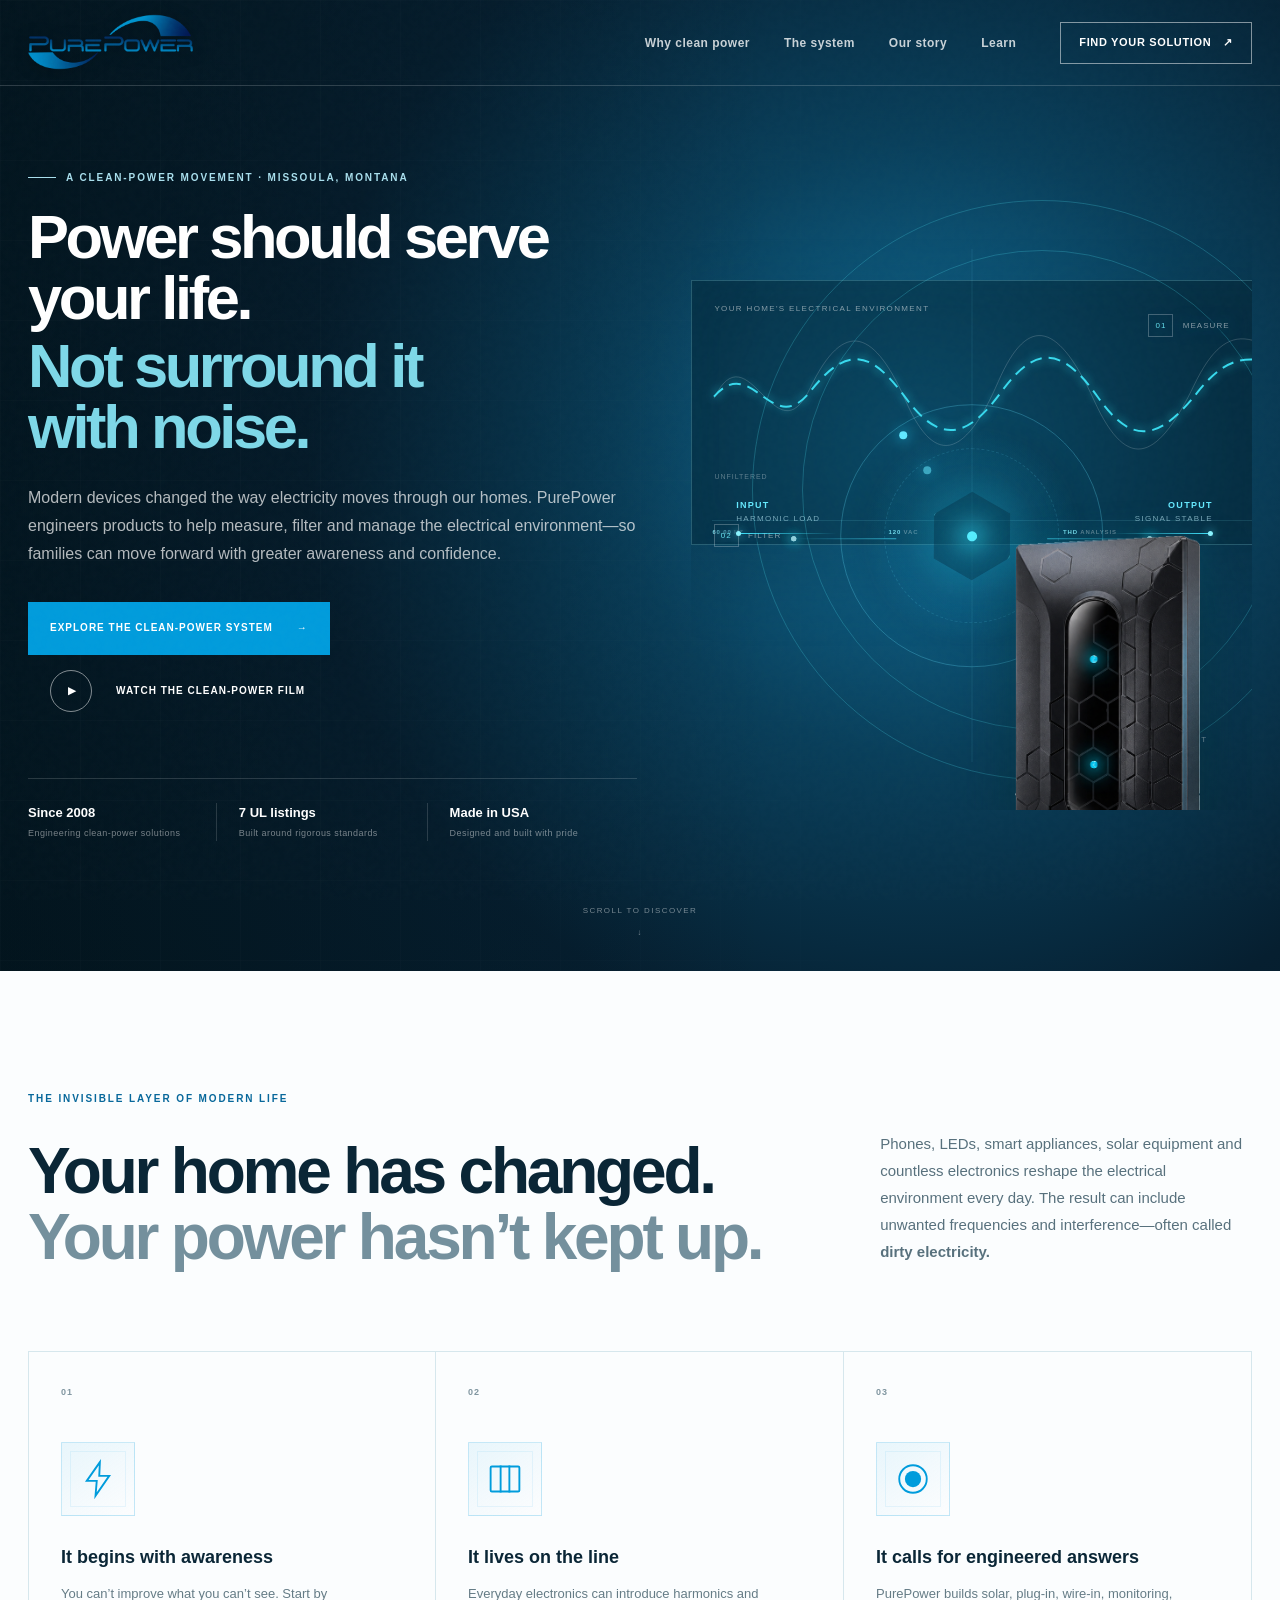
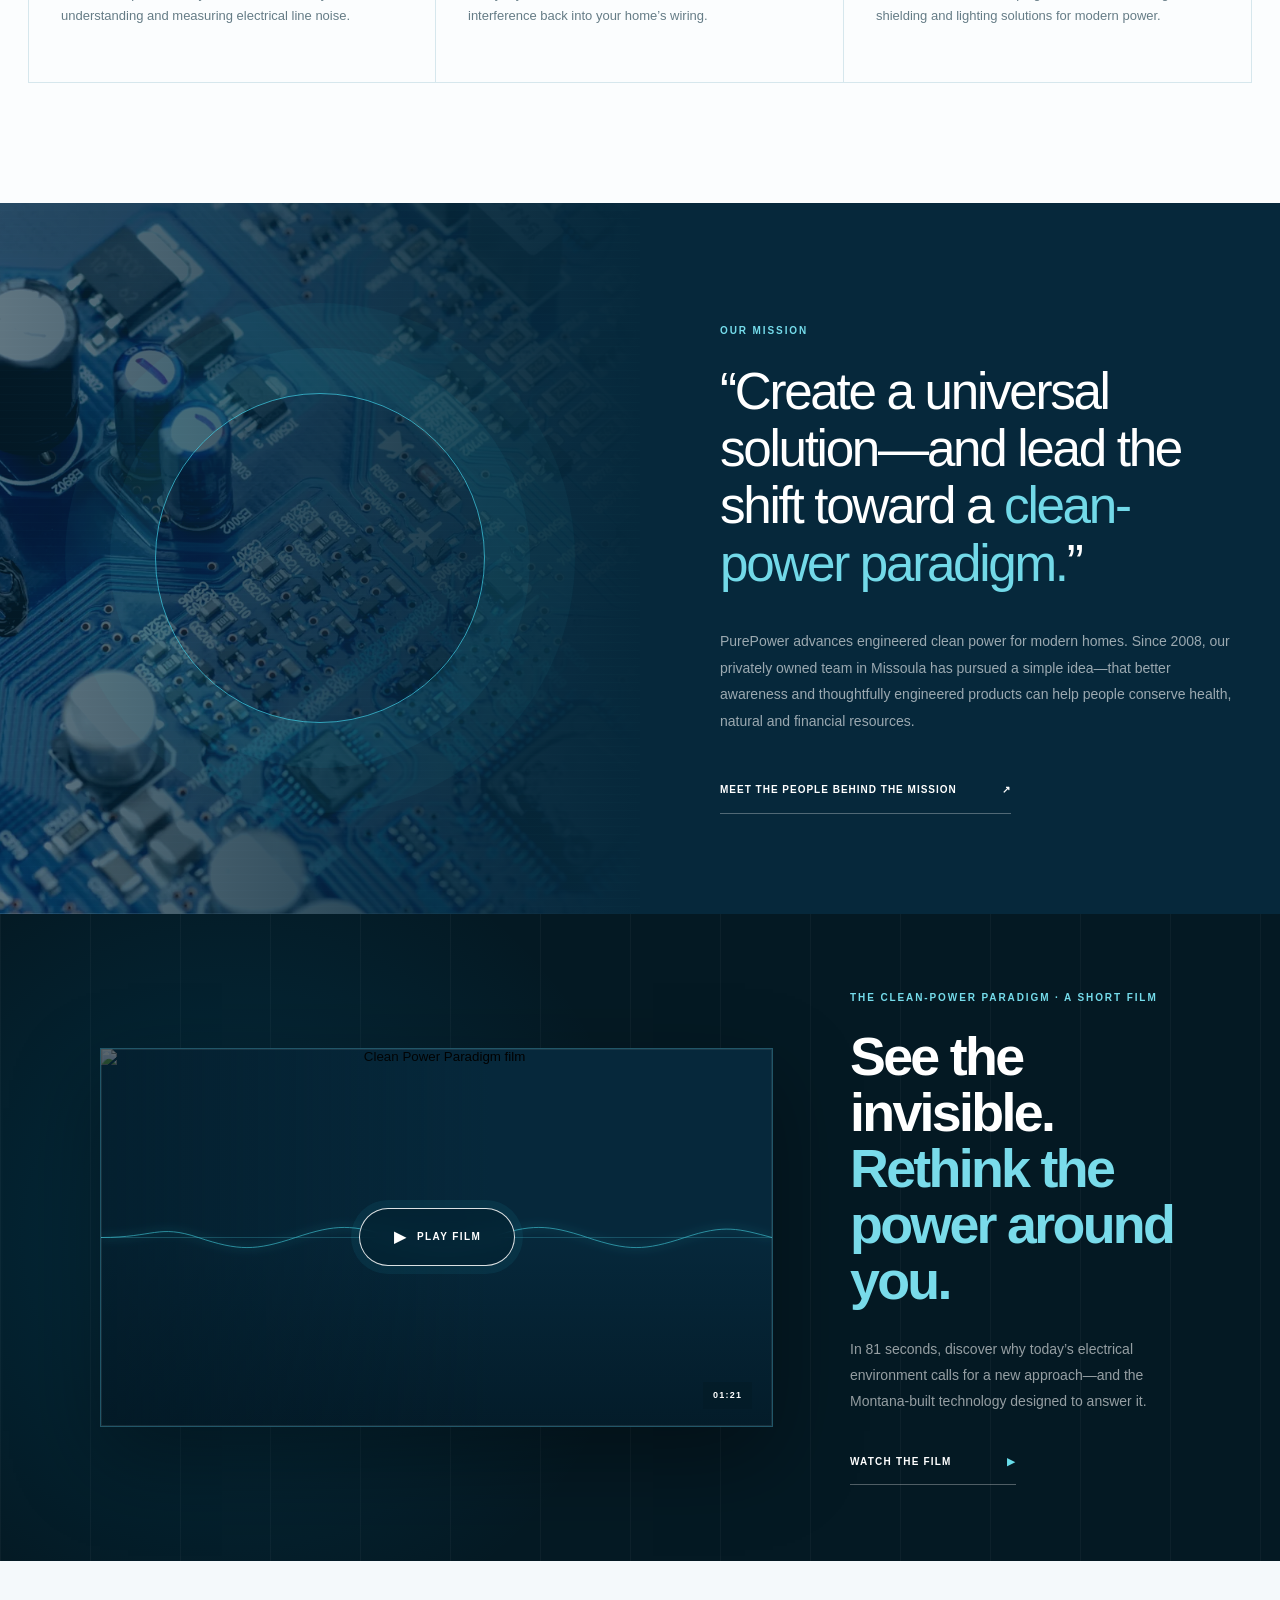
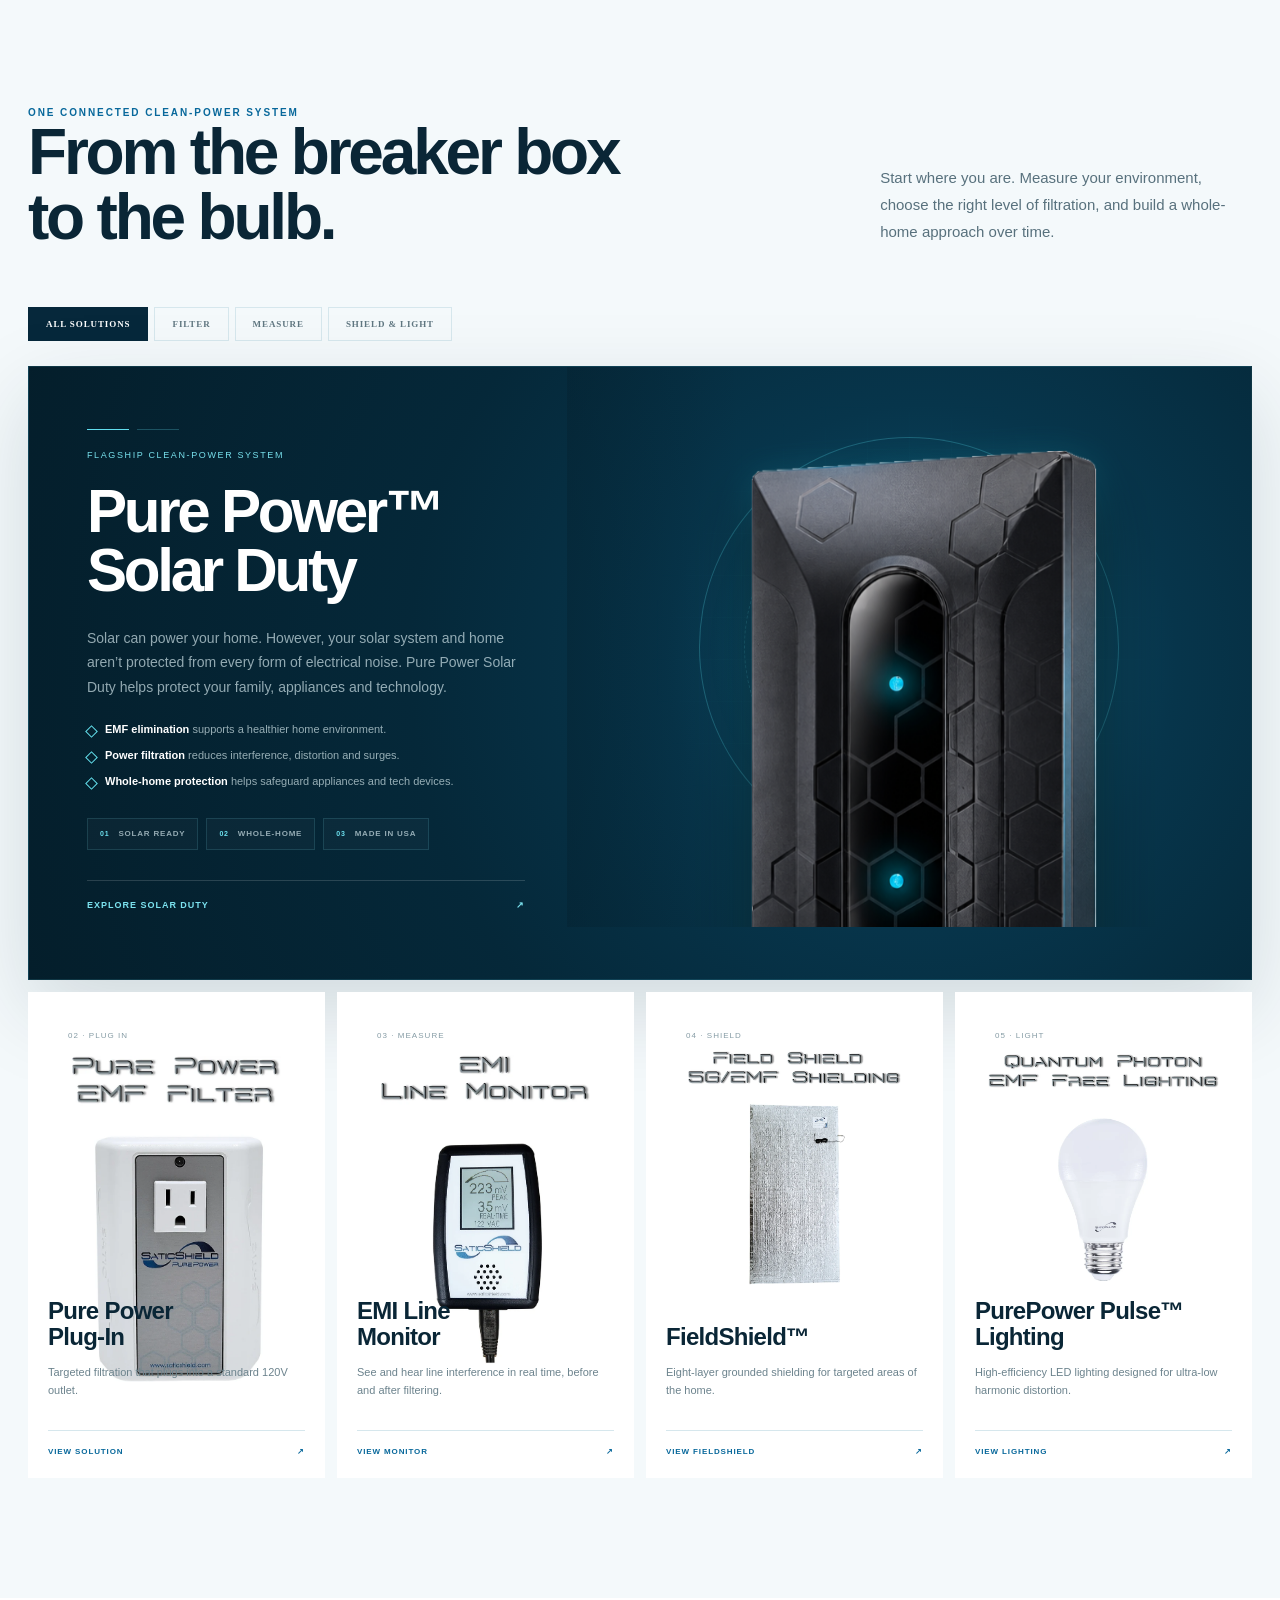
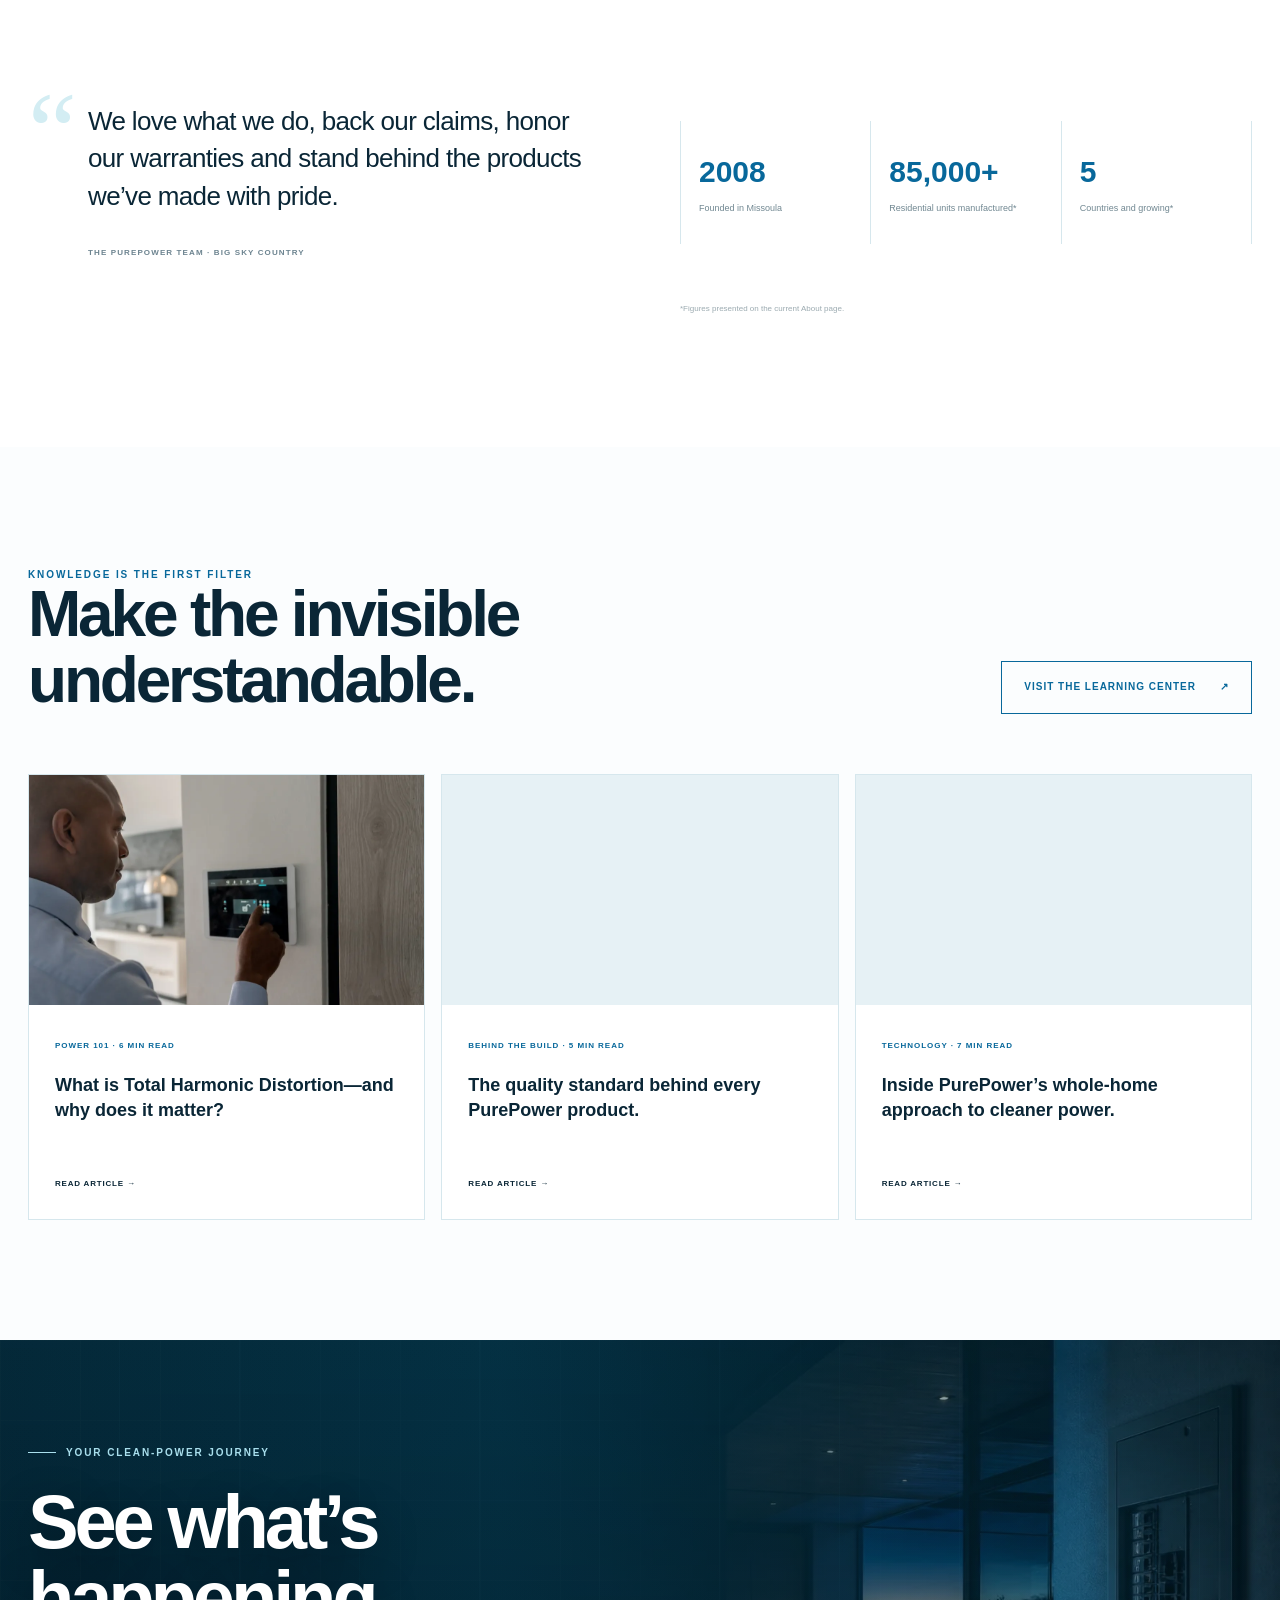
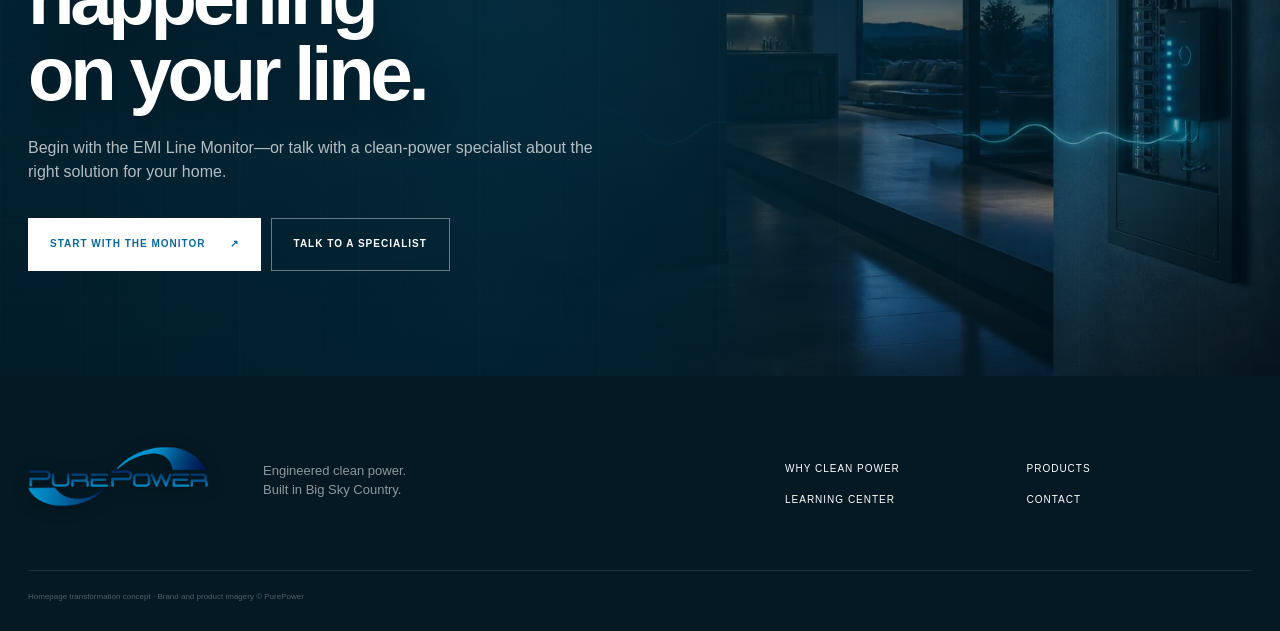
==== purepower/index.html @ 0f812e6a "Cache-bust PurePower headline styles" ====
<!doctype html>
<html lang="en">
<head>
  <meta charset="utf-8" />
  <meta name="viewport" content="width=device-width, initial-scale=1" />
  <meta name="description" content="PurePower clean power homepage concept" />
  <title>PurePower — Clean Power for Modern Life</title>
  <link rel="stylesheet" href="styles.css" />
  <link rel="stylesheet" href="mobile.css" />
  <link rel="stylesheet" href="premium.css?v=purepower-headline-2" />
</head>
<body>
  <div class="noise"></div>
  <header class="site-header" id="top">
    <a class="brand" href="#top" aria-label="PurePower home"><img src="assets/purepower-logo.webp" alt="PurePower" width="1000" height="334" /></a>
    <nav class="desktop-nav" aria-label="Main navigation">
      <a href="#why">Why clean power</a><a href="#system">The system</a><a href="#story">Our story</a><a href="#learn">Learn</a>
    </nav>
    <a class="nav-cta" href="#system">Find your solution <span>↗</span></a>
    <button class="menu-button" aria-label="Open menu" aria-expanded="false" aria-controls="mobile-menu"><span>Menu</span><i aria-hidden="true"></i></button>
  </header>
  <div class="mobile-menu" id="mobile-menu"><a href="#why">Why clean power</a><a href="#system">The system</a><a href="#story">Our story</a><a href="#learn">Learn</a></div>

  <main>
    <section class="hero">
      <div class="hero-grid"></div>
      <div class="hero-copy reveal">
        <div class="eyebrow"><span></span> A CLEAN-POWER MOVEMENT · MISSOULA, MONTANA</div>
        <h1 class="hero-headline"><span>Power should serve</span><span>your life.</span><em><span>Not surround it</span><span>with noise.</span></em></h1>
        <p class="hero-lede">Modern devices changed the way electricity moves through our homes. PurePower engineers products to help measure, filter and manage the electrical environment—so families can move forward with greater awareness and confidence.</p>
        <div class="hero-actions">
          <a class="button primary" href="#system">Explore the clean-power system <span>→</span></a>
          <button class="button video-btn" data-video><span class="play">▶</span> Watch the clean-power film</button>
        </div>
        <div class="trust-row">
          <div><b>Since 2008</b><span>Engineering clean-power solutions</span></div>
          <div><b>7 UL listings</b><span>Built around rigorous standards</span></div>
          <div><b>Made in USA</b><span>Designed and built with pride</span></div>
        </div>
      </div>
      <div class="hero-visual reveal">
        <div class="signal-card">
          <div class="signal-top"><span>YOUR HOME'S ELECTRICAL ENVIRONMENT</span><b>LIVE</b></div>
          <svg class="wave" viewBox="0 0 800 180" preserveAspectRatio="none" aria-hidden="true"><path class="wave-dim" d="M0 100 C45 15 80 175 125 88 S210 20 250 104 S330 165 370 80 S450 12 495 103 S580 170 625 84 S710 20 800 96"/><path class="wave-bright" d="M0 98 C50 45 75 150 125 92 S205 44 250 100 S330 148 375 91 S455 40 500 99 S580 150 630 92 S720 46 800 96"/></svg>
          <div class="signal-labels"><span>UNFILTERED</span><span>PURE POWER™</span></div><div class="telemetry" aria-hidden="true"><span><b>60.00</b> HZ</span><span><b>120</b> VAC</span><span><b>THD</b> ANALYSIS</span><span class="telemetry-status">SIGNAL LOCKED</span></div>
        </div>
        <div class="power-engine" aria-hidden="true">
          <div class="engine-aura"></div><div class="engine-ring ring-a"></div><div class="engine-ring ring-b"></div>
          <div class="energy-stream stream-left"><i></i><i></i><i></i></div><div class="energy-stream stream-right"><i></i><i></i><i></i></div>
          <div class="engine-core"><span></span></div>
        </div>
        <img class="hero-product" fetchpriority="high" decoding="async" src="assets/power-perfect-3d-v4.webp" alt="Pure Power Solar Duty whole-home clean power unit" />
        <div class="data-rail rail-left" aria-hidden="true"><b>INPUT</b><span>HARMONIC LOAD</span><i></i></div>
        <div class="data-rail rail-right" aria-hidden="true"><b>OUTPUT</b><span>SIGNAL STABLE</span><i></i></div>
        <div class="orbit orbit-one"></div><div class="orbit orbit-two"></div>
        <div class="float-tag tag-one"><span>01</span> MEASURE</div><div class="float-tag tag-two"><span>02</span> FILTER</div><div class="float-tag tag-three"><span>03</span> PROTECT</div>
      </div>
      <a class="scroll-cue" href="#why"><span>Scroll to discover</span><i>↓</i></a>
    </section>

    <section class="problem" id="why">
      <div class="section-kicker reveal">THE INVISIBLE LAYER OF MODERN LIFE</div>
      <div class="problem-head reveal">
        <h2>Your home has changed.<br><span>Your power hasn’t kept up.</span></h2>
        <p>Phones, LEDs, smart appliances, solar equipment and countless electronics reshape the electrical environment every day. The result can include unwanted frequencies and interference—often called <strong>dirty electricity.</strong></p>
      </div>
      <div class="problem-cards">
        <article class="reveal"><b>01</b><div class="icon"><svg viewBox="0 0 64 64" aria-hidden="true"><path d="M35 5 14 35h16l-2 24 22-32H34z"/></svg></div><h3>It begins with awareness</h3><p>You can’t improve what you can’t see. Start by understanding and measuring electrical line noise.</p></article>
        <article class="reveal"><b>02</b><div class="icon"><svg viewBox="0 0 64 64" aria-hidden="true"><rect x="9" y="12" width="46" height="40" rx="2"/><path d="M25 12v40M39 12v40"/></svg></div><h3>It lives on the line</h3><p>Everyday electronics can introduce harmonics and interference back into your home’s wiring.</p></article>
        <article class="reveal"><b>03</b><div class="icon"><svg viewBox="0 0 64 64" aria-hidden="true"><circle cx="32" cy="32" r="22"/><circle cx="32" cy="32" r="13" class="icon-fill"/></svg></div><h3>It calls for engineered answers</h3><p>PurePower builds solar, plug-in, wire-in, monitoring, shielding and lighting solutions for modern power.</p></article>
      </div>
    </section>

    <section class="manifesto" id="story">
      <div class="manifesto-art"><div class="pulse-ring"></div><img loading="lazy" decoding="async" src="assets/circuit.webp" alt="Circuit board technology" /></div>
      <div class="manifesto-copy reveal">
        <div class="section-kicker light">OUR MISSION</div>
        <blockquote>“Create a universal solution—and lead the shift toward a <em>clean-power paradigm.</em>”</blockquote>
        <p>PurePower advances engineered clean power for modern homes. Since 2008, our privately owned team in Missoula has pursued a simple idea—that better awareness and thoughtfully engineered products can help people conserve health, natural and financial resources.</p>
        <a class="text-link" href="https://www.saticshield.com/about" target="_blank" rel="noopener">Meet the people behind the mission <span>↗</span></a>
      </div>
    </section>

    <section class="film-feature" aria-labelledby="film-title">
      <div class="film-shell reveal">
        <button class="film-poster" data-video aria-label="Play Clean Power Paradigm, 1 minute 21 seconds">
          <img loading="lazy" decoding="async" src="https://static.wixstatic.com/media/6c68e2_b4c76b6b487c4834a1d2d22287bc7919f002.jpg" alt="Clean Power Paradigm film" />
          <span class="film-shade"></span>
          <span class="film-wave" aria-hidden="true"><i></i></span>
          <span class="film-play"><b>▶</b><em>Play film</em></span>
          <span class="film-duration">01:21</span>
        </button>
        <div class="film-copy">
          <div class="section-kicker light">THE CLEAN-POWER PARADIGM · A SHORT FILM</div>
          <h2 id="film-title">See the invisible.<br><span>Rethink the power around you.</span></h2>
          <p>In 81 seconds, discover why today’s electrical environment calls for a new approach—and the Montana-built technology designed to answer it.</p>
          <button class="film-link" data-video>Watch the film <span>▶</span></button>
        </div>
      </div>
    </section>

    <section class="system" id="system">
      <div class="system-intro reveal">
        <div><div class="section-kicker">ONE CONNECTED CLEAN-POWER SYSTEM</div><h2>From the breaker box<br>to the bulb.</h2></div>
        <p>Start where you are. Measure your environment, choose the right level of filtration, and build a whole-home approach over time.</p>
      </div>
      <div class="product-tabs" role="tablist"><button class="active" data-filter="all">All solutions</button><button data-filter="filter">Filter</button><button data-filter="measure">Measure</button><button data-filter="shield">Shield & light</button></div>
      <div class="products">
        <article class="product-card featured reveal" data-kind="filter"><div class="product-number">01 · WHOLE HOME</div><div class="product-image"><span class="halo"></span><span class="product-orbit" aria-hidden="true"></span><img loading="lazy" decoding="async" src="assets/power-perfect-3d-v4.webp" alt="Pure Power Solar Duty dimensional product view" /></div><div class="product-copy"><div class="label">FLAGSHIP CLEAN-POWER SYSTEM</div><h3>Pure Power™<br>Solar Duty</h3><p>Solar can power your home. However, your solar system and home aren’t protected from every form of electrical noise. Pure Power Solar Duty helps protect your family, appliances and technology.</p><div class="benefit-list"><span><b>EMF elimination</b> supports a healthier home environment.</span><span><b>Power filtration</b> reduces interference, distortion and surges.</span><span><b>Whole-home protection</b> helps safeguard appliances and tech devices.</span></div><div class="product-meta" aria-label="Product highlights"><span><b>01</b> Solar ready</span><span><b>02</b> Whole-home</span><span><b>03</b> Made in USA</span></div><a href="https://www.saticusa.com/shop/GEN-III-Power-Perfect-Super-Duty-p717751875" target="_blank" rel="noopener">Explore Solar Duty <span>↗</span></a></div></article>
        <article class="product-card reveal" data-kind="filter"><div class="product-number">02 · PLUG IN</div><div class="product-image"><img loading="lazy" decoding="async" src="assets/pure-power.webp" data-fallback="assets/pure-power.jpg" alt="Pure Power Plug-In" /></div><div class="product-copy"><h3>Pure Power<br>Plug-In</h3><p>Targeted filtration that plugs into a standard 120V outlet.</p><a href="https://www.saticusa.com/shop/Satic-Pure-Power-Plug-In-p728171509" target="_blank" rel="noopener">View solution <span>↗</span></a></div></article>
        <article class="product-card reveal" data-kind="measure"><div class="product-number">03 · MEASURE</div><div class="product-image"><img loading="lazy" decoding="async" src="assets/monitor.webp" data-fallback="assets/monitor.jpg" alt="PurePower EMI Line Monitor" /></div><div class="product-copy"><h3>EMI Line<br>Monitor</h3><p>See and hear line interference in real time, before and after filtering.</p><a href="https://www.saticusa.com/shop/SaticShield-EMI-Line-Monitor-p717729244" target="_blank" rel="noopener">View monitor <span>↗</span></a></div></article>
        <article class="product-card reveal" data-kind="shield"><div class="product-number">04 · SHIELD</div><div class="product-image"><img loading="lazy" decoding="async" src="assets/fieldshield.webp" data-fallback="assets/fieldshield.jpg" alt="PurePower FieldShield" /></div><div class="product-copy"><h3>FieldShield™</h3><p>Eight-layer grounded shielding for targeted areas of the home.</p><a href="https://www.saticusa.com/shop/Satic-FieldShield-p717751829" target="_blank" rel="noopener">View FieldShield <span>↗</span></a></div></article>
        <article class="product-card reveal" data-kind="shield"><div class="product-number">05 · LIGHT</div><div class="product-image"><img loading="lazy" decoding="async" src="assets/bulbs.webp" data-fallback="assets/bulbs.jpg" alt="PurePower Pulse light bulbs" /></div><div class="product-copy"><h3>PurePower Pulse™<br>Lighting</h3><p>High-efficiency LED lighting designed for ultra-low harmonic distortion.</p><a href="https://www.saticusa.com/shop/SaticPulse-Light-Bulbs-12-Pack-9W-Cool-Temp-p730523525" target="_blank" rel="noopener">View lighting <span>↗</span></a></div></article>
      </div>
    </section>

    <section class="proof">
      <div class="proof-quote reveal"><span class="quote-mark">“</span><p>We love what we do, back our claims, honor our warranties and stand behind the products we’ve made with pride.</p><b>THE PUREPOWER TEAM · BIG SKY COUNTRY</b></div>
      <div class="proof-stats"><div><strong>2008</strong><span>Founded in Missoula</span></div><div><strong>85,000+</strong><span>Residential units manufactured*</span></div><div><strong>5</strong><span>Countries and growing*</span></div></div>
      <small>*Figures presented on the current About page.</small>
    </section>

    <section class="learn" id="learn">
      <div class="learn-head reveal"><div><div class="section-kicker">KNOWLEDGE IS THE FIRST FILTER</div><h2>Make the invisible<br>understandable.</h2></div><a class="button outline" href="https://www.saticshield.com/emf-learning-center" target="_blank" rel="noopener">Visit the learning center <span>↗</span></a></div>
      <div class="articles">
        <a class="article reveal" href="https://www.saticshield.com/post/what-is-total-harmonic-distortion-thd" target="_blank"><img loading="lazy" decoding="async" src="assets/learning-thd.webp" alt="Understanding total harmonic distortion" /><div><span>POWER 101 · 6 MIN READ</span><h3>What is Total Harmonic Distortion—and why does it matter?</h3><b>Read article →</b></div></a>
        <a class="article reveal" href="https://www.saticshield.com/post/what-are-the-six-sigma-standards-of-quality-in-our-power-perfect-products" target="_blank"><img loading="lazy" decoding="async" src="assets/learning-quality.webp" alt="PurePower product" /><div><span>BEHIND THE BUILD · 5 MIN READ</span><h3>The quality standard behind every PurePower product.</h3><b>Read article →</b></div></a>
        <a class="article reveal" href="https://www.saticshield.com/post/why-the-power-perfect-wire-in-emf-filter-is-1-in-the-industry" target="_blank"><img loading="lazy" decoding="async" src="assets/learning-number1.webp" alt="PurePower whole-home filtering" /><div><span>TECHNOLOGY · 7 MIN READ</span><h3>Inside PurePower’s whole-home approach to cleaner power.</h3><b>Read article →</b></div></a>
      </div>
    </section>

    <section class="final-cta">
      <div class="cta-grid"></div><div class="reveal"><div class="eyebrow light"><span></span> YOUR CLEAN-POWER JOURNEY</div><h2>See what’s happening<br>on your line.</h2><p>Begin with the EMI Line Monitor—or talk with a clean-power specialist about the right solution for your home.</p><div class="hero-actions"><a class="button white" href="https://www.saticusa.com/shop/SaticShield-EMI-Line-Monitor-p717729244" target="_blank">Start with the monitor <span>↗</span></a><a class="button ghost-light" href="https://www.saticshield.com/contact" target="_blank">Talk to a specialist</a></div></div>
    </section>
  </main>

  <footer><img loading="lazy" decoding="async" src="assets/purepower-logo.webp" alt="PurePower" width="1000" height="334" /><p>Engineered clean power.<br>Built in Big Sky Country.</p><div><a href="#why">Why clean power</a><a href="#system">Products</a><a href="#learn">Learning center</a><a href="https://www.saticshield.com/contact" target="_blank">Contact</a></div><small>Homepage transformation concept · Brand and product imagery © PurePower</small></footer>

  <dialog class="video-modal" aria-labelledby="video-title"><button class="modal-close" aria-label="Close video">×</button><div class="video-frame"><video controls playsinline preload="none" poster="https://static.wixstatic.com/media/6c68e2_b4c76b6b487c4834a1d2d22287bc7919f002.jpg" data-src="assets/clean-power-paradigm.mp4"><p>Your browser cannot play this video.</p></video></div><div class="modal-copy"><span>01:21 · PUREPOWER FILM</span><h3 id="video-title">Clean Power Paradigm</h3><p>A concise introduction to the unseen electrical environment—and PurePower’s vision for cleaner power in modern homes.</p></div></dialog>
  <script src="script.js"></script>
</body>
</html>
---- purepower/styles.css ----
@import url('https://cdn.jsdelivr.net/npm/@fontsource-variable/manrope@5.2.5/index.css');
:root{--blue:#08689b;--bright:#009cdc;--navy:#06283b;--ink:#0a2636;--pale:#edf7fa;--line:#d6e7ed;--white:#fff;--lime:#8dd8e8;--max:1240px}*{box-sizing:border-box}html{scroll-behavior:smooth}body{margin:0;color:var(--ink);background:#fbfdfe;font-family:Manrope,Arial,sans-serif;line-height:1.5}.noise{position:fixed;inset:0;pointer-events:none;opacity:.025;z-index:99;background-image:url("data:image/svg+xml,%3Csvg viewBox='0 0 160 160' xmlns='http://www.w3.org/2000/svg'%3E%3Cfilter id='n'%3E%3CfeTurbulence type='fractalNoise' baseFrequency='.9' numOctaves='4' stitchTiles='stitch'/%3E%3C/filter%3E%3Crect width='100%25' height='100%25' filter='url(%23n)' opacity='.7'/%3E%3C/svg%3E")}a{color:inherit;text-decoration:none}.site-header{height:86px;padding:0 max(28px,calc((100vw - var(--max))/2));display:flex;align-items:center;gap:44px;position:absolute;z-index:20;width:100%;color:#fff;border-bottom:1px solid rgba(255,255,255,.17)}.brand{width:150px;height:72px;display:flex;align-items:center;overflow:hidden}.brand img{width:150px;filter:brightness(0) invert(1)}.desktop-nav{display:flex;gap:34px;margin-left:auto;font-size:12px;font-weight:700;letter-spacing:.04em}.desktop-nav a{opacity:.78}.desktop-nav a:hover{opacity:1}.nav-cta{height:42px;border:1px solid rgba(255,255,255,.5);display:flex;align-items:center;padding:0 18px;font-size:11px;font-weight:800;letter-spacing:.06em;text-transform:uppercase;gap:12px}.menu-button,.mobile-menu{display:none}.hero{min-height:900px;background:radial-gradient(circle at 72% 46%,#116f9a 0,#093f5b 29%,#061f30 58%,#041923 100%);color:#fff;display:grid;grid-template-columns:minmax(0,1fr) minmax(430px,.92fr);position:relative;overflow:hidden;padding:170px max(28px,calc((100vw - var(--max))/2)) 130px;gap:54px;align-items:center}.hero:after{content:"";position:absolute;inset:0;background:linear-gradient(90deg,rgba(1,15,23,.45),transparent 60%);pointer-events:none}.hero-grid,.cta-grid{position:absolute;inset:0;opacity:.11;background-image:linear-gradient(rgba(255,255,255,.24) 1px,transparent 1px),linear-gradient(90deg,rgba(255,255,255,.24) 1px,transparent 1px);background-size:80px 80px;mask-image:linear-gradient(90deg,black,transparent 78%)}.hero-copy,.hero-visual{position:relative;z-index:3}.eyebrow,.section-kicker{font-size:10px;font-weight:800;letter-spacing:.19em;color:var(--blue);display:flex;align-items:center;gap:10px}.eyebrow{color:#a9dfed}.eyebrow span{display:block;width:28px;height:1px;background:currentColor}.hero h1{font-size:clamp(48px,5.1vw,78px);line-height:1.02;letter-spacing:-.055em;max-width:800px;margin:22px 0 26px;font-weight:560}.hero h1 em{font-style:normal;color:#7ed8e8}.hero-lede{max-width:640px;color:rgba(255,255,255,.7);font-size:16px;line-height:1.75}.hero-actions{display:flex;gap:10px;align-items:center;margin-top:34px;flex-wrap:wrap}.button{min-height:53px;padding:0 22px;display:inline-flex;align-items:center;justify-content:center;gap:24px;border:0;cursor:pointer;font:800 10px/1 Manrope,Arial;letter-spacing:.1em;text-transform:uppercase}.primary{background:var(--bright);color:#fff}.video-btn{color:#fff;background:transparent}.play{border:1px solid rgba(255,255,255,.5);border-radius:100%;height:42px;width:42px;display:grid;place-items:center;padding-left:3px}.trust-row{display:flex;border-top:1px solid rgba(255,255,255,.15);margin-top:60px;padding-top:24px;gap:0}.trust-row div{padding:0 22px;border-left:1px solid rgba(255,255,255,.15);flex:1}.trust-row div:first-child{padding-left:0;border:0}.trust-row b,.trust-row span{display:block}.trust-row b{font-size:13px}.trust-row span{font-size:9px;line-height:1.5;letter-spacing:.05em;color:rgba(255,255,255,.46);margin-top:5px}.hero-visual{height:610px}.signal-card{position:absolute;top:80px;left:0;right:-100px;height:265px;border:1px solid rgba(136,223,240,.25);background:rgba(4,30,43,.47);backdrop-filter:blur(5px);padding:22px}.signal-top{display:flex;justify-content:space-between;font-size:8px;letter-spacing:.17em;color:rgba(255,255,255,.5)}.signal-top b{color:#7ee2ef}.signal-top b:before{content:"";display:inline-block;width:5px;height:5px;background:#7ee2ef;border-radius:50%;margin-right:6px;box-shadow:0 0 10px #7ee2ef}.wave{width:100%;height:150px;overflow:visible}.wave path{fill:none;vector-effect:non-scaling-stroke}.wave-dim{stroke:rgba(255,255,255,.17);stroke-width:1}.wave-bright{stroke:#38d9ed;stroke-width:2;filter:drop-shadow(0 0 6px #2dd9eb)}.signal-labels{display:flex;justify-content:space-between;font-size:7px;letter-spacing:.14em;color:rgba(255,255,255,.35)}.signal-labels span:last-child{color:#63e6f5}.hero-product{position:absolute;right:1%;top:105px;width:56%;height:460px;object-fit:contain;filter:drop-shadow(0 30px 30px rgba(0,0,0,.45));z-index:4}.orbit{position:absolute;border:1px solid rgba(77,217,235,.25);border-radius:50%;z-index:2}.orbit-one{height:480px;width:480px;right:-30px;top:50px}.orbit-two{height:580px;width:580px;right:-80px;top:0}.float-tag{position:absolute;font-size:8px;letter-spacing:.13em;color:rgba(255,255,255,.5);z-index:5}.float-tag span{border:1px solid rgba(255,255,255,.25);padding:6px;margin-right:6px;color:#64dfed}.tag-one{top:120px;right:4%}.tag-two{top:330px;left:4%}.tag-three{bottom:64px;right:8%}.scroll-cue{position:absolute;z-index:4;bottom:32px;left:50%;transform:translateX(-50%);display:flex;flex-direction:column;align-items:center;font-size:8px;text-transform:uppercase;letter-spacing:.18em;color:rgba(255,255,255,.45);gap:10px}.scroll-cue i{font-style:normal}.problem,.system,.learn{padding:120px max(28px,calc((100vw - var(--max))/2))}.problem-head,.system-intro,.learn-head{display:grid;grid-template-columns:1.35fr .65fr;gap:80px;align-items:end;margin-top:24px}.problem h2,.system h2,.learn h2{font-size:clamp(42px,5vw,66px);line-height:1.03;letter-spacing:-.05em;margin:0;font-weight:570}.problem h2 span{color:#74909d}.problem-head>p,.system-intro>p{font-size:15px;color:#58717d;line-height:1.8;margin:0 0 6px}.problem-cards{display:grid;grid-template-columns:repeat(3,1fr);margin-top:80px;border-top:1px solid var(--line);border-bottom:1px solid var(--line)}.problem-cards article{min-height:330px;padding:26px 32px 34px;border-right:1px solid var(--line);position:relative}.problem-cards article:first-child{border-left:1px solid var(--line)}.problem-cards article>b{font-size:9px;color:#8096a0;letter-spacing:.1em}.problem-cards .icon{font-size:44px;color:var(--bright);margin:50px 0 26px}.problem-cards h3{font-size:18px;margin:0 0 12px}.problem-cards p{font-size:13px;color:#657c86;line-height:1.7;margin:0}.manifesto{background:var(--navy);color:#fff;min-height:710px;display:grid;grid-template-columns:1fr 1fr}.manifesto-art{overflow:hidden;position:relative}.manifesto-art:after{content:"";position:absolute;inset:0;background:linear-gradient(90deg,rgba(0,34,52,.1),#06283b)}.manifesto-art img{width:100%;height:100%;object-fit:cover;filter:saturate(.7) contrast(1.2);opacity:.4}.pulse-ring{position:absolute;z-index:2;width:330px;height:330px;border:1px solid rgba(65,210,232,.7);border-radius:50%;left:50%;top:50%;transform:translate(-50%,-50%);box-shadow:0 0 0 45px rgba(65,210,232,.05),0 0 0 90px rgba(65,210,232,.04)}.manifesto-copy{padding:120px max(40px,calc((100vw - var(--max))/2)) 100px 80px}.section-kicker.light{color:#75dceb}.manifesto blockquote{font-size:clamp(34px,4vw,54px);line-height:1.12;letter-spacing:-.045em;margin:25px 0 36px;max-width:670px}.manifesto blockquote em{color:#72d9e8;font-style:normal}.manifesto-copy p{font-size:14px;line-height:1.9;color:rgba(255,255,255,.6);max-width:610px}.text-link{display:inline-flex;gap:45px;border-bottom:1px solid rgba(255,255,255,.3);padding:16px 0;margin-top:18px;font-size:10px;font-weight:800;letter-spacing:.1em;text-transform:uppercase}.system{background:#f4f9fb}.system-intro{align-items:end}.product-tabs{display:flex;gap:6px;margin:56px 0 25px}.product-tabs button{border:1px solid var(--line);padding:11px 17px;background:transparent;color:#5f7680;font:700 9px Manrope;text-transform:uppercase;letter-spacing:.1em;cursor:pointer}.product-tabs button.active{background:var(--navy);color:#fff;border-color:var(--navy)}.products{display:grid;grid-template-columns:repeat(4,1fr);gap:12px}.product-card{background:#fff;min-height:480px;padding:20px;display:flex;flex-direction:column;transition:.35s ease;position:relative;overflow:hidden}.product-card.hidden{display:none}.product-card:hover{transform:translateY(-5px);box-shadow:0 18px 45px rgba(4,40,59,.09)}.product-card.featured{grid-column:span 2;grid-row:span 1;display:grid;grid-template-columns:1.1fr .9fr;min-height:480px;background:var(--navy);color:#fff}.product-number{font-size:8px;letter-spacing:.13em;color:#869ca5;position:absolute;left:20px;top:18px}.product-image{height:260px;display:grid;place-items:center;position:relative;margin-top:14px}.featured .product-image{height:100%;margin:0}.product-image img{width:90%;height:90%;object-fit:contain;position:relative;z-index:2}.featured .product-image img{width:95%;height:88%}.halo{position:absolute;width:270px;height:270px;border-radius:50%;background:radial-gradient(circle,rgba(38,200,224,.22),transparent 67%);border:1px solid rgba(70,203,223,.2)}.product-copy{margin-top:auto}.featured .product-copy{padding:65px 20px 30px 10px}.product-copy .label{font-size:8px;color:#73dfef;letter-spacing:.14em;margin-bottom:15px}.product-copy h3{font-size:24px;line-height:1.08;letter-spacing:-.03em;margin:0 0 13px}.featured .product-copy h3{font-size:38px}.product-copy p{font-size:11px;color:#6c838d;line-height:1.65;min-height:56px}.featured .product-copy p{color:rgba(255,255,255,.52)}.product-copy a{font-size:8px;font-weight:800;letter-spacing:.11em;text-transform:uppercase;color:var(--blue);display:flex;justify-content:space-between;border-top:1px solid var(--line);padding-top:15px}.featured .product-copy a{color:#7ce3f0;border-color:rgba(255,255,255,.15)}.proof{background:#fff;padding:105px max(28px,calc((100vw - var(--max))/2));display:grid;grid-template-columns:1fr 1fr;gap:80px;align-items:center}.proof-quote{position:relative;padding-left:60px}.quote-mark{position:absolute;left:0;top:-35px;font:110px Georgia;color:#d3edf3}.proof-quote p{font-size:26px;line-height:1.45;letter-spacing:-.025em;margin:0 0 22px;position:relative}.proof-quote b{font-size:8px;letter-spacing:.14em;color:#6d8490}.proof-stats{display:grid;grid-template-columns:repeat(3,1fr);border-left:1px solid var(--line)}.proof-stats div{padding:28px 18px;border-right:1px solid var(--line)}.proof-stats strong,.proof-stats span{display:block}.proof-stats strong{font-size:30px;color:var(--blue)}.proof-stats span{font-size:9px;color:#708791;margin-top:8px}.proof small{grid-column:2;font-size:8px;color:#9baab0;margin-top:-65px}.learn-head{margin:0;align-items:end}.outline{border:1px solid var(--blue);color:var(--blue);margin-left:auto}.articles{display:grid;grid-template-columns:repeat(3,1fr);gap:16px;margin-top:60px}.article{background:#fff;border:1px solid var(--line);transition:.3s}.article:hover{transform:translateY(-4px);box-shadow:0 18px 45px rgba(4,40,59,.08)}.article img{width:100%;height:230px;object-fit:cover}.article>div{padding:26px}.article span{font-size:8px;letter-spacing:.12em;color:var(--blue);font-weight:800}.article h3{font-size:18px;line-height:1.4;min-height:78px}.article b{font-size:8px;letter-spacing:.1em;text-transform:uppercase}.final-cta{position:relative;overflow:hidden;background:linear-gradient(130deg,#06466a,#008ec4);color:#fff;padding:105px max(28px,calc((100vw - var(--max))/2));min-height:510px;display:flex;align-items:center}.final-cta>div:last-child{position:relative;z-index:2}.final-cta h2{font-size:clamp(48px,6vw,76px);line-height:1;letter-spacing:-.055em;margin:24px 0}.final-cta p{color:rgba(255,255,255,.7);max-width:600px}.white{background:#fff;color:var(--blue)}.ghost-light{color:#fff;border:1px solid rgba(255,255,255,.4)}footer{padding:70px max(28px,calc((100vw - var(--max))/2)) 28px;background:#041923;color:#fff;display:grid;grid-template-columns:180px 1fr 1fr;gap:55px;align-items:start}footer img{width:150px;filter:brightness(0) invert(1)}footer p{font-size:13px;color:rgba(255,255,255,.55);margin:15px 0}footer>div{display:grid;grid-template-columns:1fr 1fr;gap:16px;font-size:10px;text-transform:uppercase;letter-spacing:.1em;margin-top:15px}footer small{grid-column:1/-1;border-top:1px solid rgba(255,255,255,.1);padding-top:20px;color:rgba(255,255,255,.3);font-size:8px}.video-modal{width:min(980px,92vw);padding:0;border:0;background:#fff;color:var(--ink);box-shadow:0 30px 100px rgba(0,0,0,.45);grid-template-columns:1.25fr .75fr;overflow:hidden}.video-modal[open]{display:grid}.video-modal::backdrop{background:rgba(1,18,27,.88);backdrop-filter:blur(8px)}.modal-close{position:absolute;right:12px;top:8px;border:0;background:transparent;font-size:30px;cursor:pointer;z-index:4;color:#79909b}.video-frame{background:#06283b;min-height:480px;display:grid;place-items:center}.video-poster{text-align:center;color:#fff}.video-poster>span{width:75px;height:75px;border:1px solid rgba(255,255,255,.45);border-radius:50%;display:grid;place-items:center;margin:0 auto 25px;padding-left:5px}.video-poster b{display:block;font-size:11px;letter-spacing:.16em}.video-poster p{font-size:11px;color:rgba(255,255,255,.45)}.modal-copy{padding:70px 38px}.modal-copy>span{font-size:8px;letter-spacing:.14em;color:var(--blue);font-weight:800}.modal-copy h3{font-size:34px;line-height:1.1}.modal-copy p{font-size:13px;line-height:1.8;color:#657c86}.reveal{opacity:0;transform:translateY(22px);transition:opacity .7s ease,transform .7s ease}.reveal.visible{opacity:1;transform:none}
@media(max-width:980px){.desktop-nav,.nav-cta{display:none}.site-header{justify-content:space-between}.menu-button{display:block;background:transparent;color:#fff;border:1px solid rgba(255,255,255,.4);padding:9px 12px;font:700 9px Manrope;text-transform:uppercase;letter-spacing:.1em}.mobile-menu{position:absolute;z-index:19;top:86px;left:0;right:0;background:#06283b;color:#fff;padding:25px;gap:20px;flex-direction:column}.mobile-menu.open{display:flex}.hero{grid-template-columns:1fr;padding-top:140px}.hero-visual{height:480px}.hero-product{height:380px}.problem-head,.system-intro,.learn-head,.proof{grid-template-columns:1fr}.problem-cards{grid-template-columns:1fr}.problem-cards article{border-left:1px solid var(--line)}.manifesto{grid-template-columns:1fr}.manifesto-art{height:420px}.manifesto-copy{padding:80px 40px}.products{grid-template-columns:repeat(2,1fr)}.featured{grid-column:span 2}.proof small{grid-column:1;margin:0}.articles{grid-template-columns:1fr 1fr}.article:last-child{display:none}}
@media(max-width:650px){.site-header{height:72px}.brand,.brand img{width:125px}.mobile-menu{top:72px}.hero{min-height:950px;padding:125px 22px 80px}.hero h1{font-size:45px}.hero-lede{font-size:14px}.trust-row{flex-direction:column;gap:16px}.trust-row div{border:0;padding:0}.hero-visual{height:350px}.signal-card{top:30px;right:-50px;height:200px}.wave{height:100px}.hero-product{height:310px;top:38px}.orbit{display:none}.problem,.system,.learn{padding:80px 22px}.problem-head{gap:30px}.problem-cards{margin-top:45px}.manifesto-art{height:300px}.manifesto-copy{padding:70px 22px}.products{grid-template-columns:1fr}.product-card.featured{grid-column:span 1;display:flex}.featured .product-image{height:260px}.featured .product-copy{padding:20px 0 0}.featured .product-copy h3{font-size:30px}.proof{padding:75px 22px;gap:45px}.proof-stats{grid-template-columns:1fr}.articles{grid-template-columns:1fr}.article:last-child{display:block}.final-cta{padding:80px 22px}.video-modal[open]{grid-template-columns:1fr}.video-frame{min-height:300px}.modal-copy{padding:35px}.hero-actions .button{width:100%}footer{grid-template-columns:1fr;gap:20px}footer small{grid-column:1}}
---- purepower/mobile.css ----
/* Deployment hardening + mobile art direction */
img{max-width:100%;display:block}.brand img,footer img{height:auto}.site-header{top:0;transition:background .25s ease,box-shadow .25s ease}.site-header.is-scrolled{position:fixed;background:rgba(4,25,35,.94);backdrop-filter:blur(14px);box-shadow:0 8px 35px rgba(1,18,27,.18)}.menu-button i{display:inline-block;width:18px;height:10px;margin-left:9px;border-top:1px solid currentColor;border-bottom:1px solid currentColor;transition:.25s}.menu-button[aria-expanded="true"] i{height:1px;border-bottom:0;transform:rotate(45deg)}.mobile-menu{position:fixed!important;visibility:hidden;opacity:0;transform:translateY(-10px);transition:.25s ease}.mobile-menu.open{visibility:visible;opacity:1;transform:none}.mobile-menu a{padding:9px 0;border-bottom:1px solid rgba(255,255,255,.1);font-size:13px;font-weight:700}.button,.nav-cta,.product-tabs button{-webkit-tap-highlight-color:transparent}.button:focus-visible,a:focus-visible,button:focus-visible{outline:3px solid #7ee2ef;outline-offset:3px}.product-image img,.hero-product{transition:opacity .2s}.image-error{opacity:.18}.image-error-frame:after{content:"Product image";position:absolute;color:#738b96;font-size:9px;letter-spacing:.12em;text-transform:uppercase}.article img{background:#e6f1f5}
@media(max-width:980px){.site-header{padding-inline:24px}.hero{min-height:auto;padding-bottom:92px;gap:28px}.hero-copy{max-width:760px}.hero-visual{width:min(620px,100%);justify-self:center}.mobile-menu{top:86px;padding:22px 24px 28px}.system-intro,.learn-head{gap:28px}.problem-head{gap:35px}.product-tabs{overflow-x:auto;scrollbar-width:none;padding-bottom:5px}.product-tabs::-webkit-scrollbar{display:none}.product-tabs button{flex:0 0 auto}.proof{gap:48px}.proof-stats{border-top:1px solid var(--line)}footer{padding-inline:28px}}
@media(max-width:650px){body{overflow-x:hidden}.noise{display:none}.site-header{padding:0 18px;height:68px}.brand{width:118px;height:62px}.brand img{width:118px}.menu-button{display:flex;align-items:center;border:0;padding:10px 0}.mobile-menu{top:68px;padding:18px 22px 28px;box-shadow:0 18px 35px rgba(0,0,0,.28)}.hero{display:flex;flex-direction:column;align-items:stretch;padding:112px 20px 64px;gap:28px;background:radial-gradient(circle at 80% 60%,#0d628b 0,#073a54 38%,#041923 78%)}.hero:after{background:linear-gradient(180deg,rgba(1,15,23,.12),rgba(1,15,23,.3))}.hero-grid{background-size:54px 54px;mask-image:linear-gradient(180deg,black,transparent 80%)}.hero-copy{order:1}.eyebrow{font-size:8px;letter-spacing:.14em;line-height:1.5}.hero h1{font-size:clamp(39px,12vw,54px);line-height:1.01;margin:16px 0 20px;letter-spacing:-.052em}.hero-lede{font-size:14px;line-height:1.72;margin:0}.hero-actions{margin-top:26px;gap:8px}.hero-actions .button{width:100%;min-height:54px;padding-inline:16px;gap:14px}.video-btn{border:1px solid rgba(255,255,255,.25)}.play{width:31px;height:31px}.trust-row{display:grid;grid-template-columns:repeat(3,1fr);gap:0;margin-top:34px;padding-top:18px}.trust-row div{padding:0 10px!important;border-left:1px solid rgba(255,255,255,.13)!important}.trust-row div:first-child{padding-left:0!important;border:0!important}.trust-row b{font-size:10px}.trust-row span{font-size:7px}.hero-visual{order:2;height:330px;width:100%;margin-top:-8px}.signal-card{top:20px;left:-30px;right:-36px;height:194px;padding:14px;transform:rotate(-1deg)}.signal-top{font-size:6px}.wave{height:106px}.hero-product{width:58%;height:278px;right:8%;top:32px}.float-tag{font-size:6px}.float-tag span{padding:4px}.tag-one{top:46px;right:3%}.tag-two{top:220px;left:0}.tag-three{bottom:16px;right:4%}.scroll-cue{display:none}.problem,.system,.learn{padding:72px 20px}.section-kicker{font-size:8px}.problem h2,.system h2,.learn h2{font-size:clamp(38px,11vw,51px)}.problem-head,.system-intro,.learn-head{gap:24px;margin-top:18px}.problem-head>p,.system-intro>p{font-size:14px}.problem-cards{margin-top:38px;border-bottom:0;gap:10px}.problem-cards article{min-height:0;padding:22px;border:1px solid var(--line)!important;background:#fff}.problem-cards .icon{margin:24px 0 16px}.manifesto-art{height:250px}.pulse-ring{width:190px;height:190px}.manifesto-copy{padding:62px 20px 68px}.manifesto blockquote{font-size:36px;margin:20px 0 28px}.manifesto-copy p{font-size:13px}.text-link{gap:18px}.product-tabs{margin:35px -20px 18px;padding:0 20px 8px}.products{gap:12px}.product-card,.product-card.featured{min-height:0;padding:18px;border:1px solid var(--line)}.product-card.featured{display:grid;grid-template-columns:1fr;background:var(--navy);border:0}.product-image,.featured .product-image{height:230px}.featured .product-image img{height:92%;width:75%}.featured .product-copy{padding:5px 4px 12px}.product-copy{padding-top:10px}.product-copy h3,.featured .product-copy h3{font-size:28px}.product-copy p{min-height:0;font-size:12px}.proof{padding:68px 20px;gap:38px}.proof-quote{padding-left:36px}.quote-mark{font-size:80px}.proof-quote p{font-size:22px}.proof-stats{border-left:0;gap:8px;border-top:0}.proof-stats div{padding:20px;border:1px solid var(--line)}.learn-head .outline{margin:4px 0 0;width:100%}.articles{margin-top:38px;gap:13px}.article img{height:210px}.article h3{min-height:0}.final-cta{min-height:auto;padding:72px 20px}.final-cta h2{font-size:clamp(43px,13vw,58px)}footer{padding:55px 20px 24px;gap:16px}footer>div{margin-top:5px}.video-modal{width:calc(100vw - 24px);max-height:calc(100dvh - 24px);overflow-y:auto}.video-frame{min-height:220px}.video-poster>span{width:58px;height:58px}.modal-copy{padding:30px 24px}.modal-copy h3{font-size:29px}}
@media(max-width:380px){.hero{padding-inline:17px}.hero h1{font-size:38px}.trust-row{grid-template-columns:1fr;gap:12px}.trust-row div{border:0!important;padding:0!important}.hero-visual{height:300px}.hero-product{height:252px}.problem,.system,.learn,.proof,.final-cta{padding-inline:17px}.product-tabs{margin-inline:-17px;padding-inline:17px}}
@media(prefers-reduced-motion:reduce){html{scroll-behavior:auto}.reveal{opacity:1;transform:none;transition:none}.product-card,.article{transition:none}}
---- purepower/premium.css ----
/* Premium data-led refinement — logo, icon scale, resilient cards, motion */
.brand{width:174px;height:72px;overflow:visible;flex:0 0 174px;padding:7px 0}
.brand img{width:100%;height:100%!important;object-fit:contain;object-position:left center;filter:brightness(0) invert(1)}
footer>img{width:170px;height:auto!important;object-fit:contain}

.hero-grid,.cta-grid{animation:grid-drift 24s linear infinite;will-change:background-position}
.signal-card{overflow:hidden;box-shadow:inset 0 0 45px rgba(20,180,219,.035),0 30px 70px rgba(0,0,0,.16)}
.signal-card:after{content:"";position:absolute;inset:0 auto 0 -20%;width:16%;background:linear-gradient(90deg,transparent,rgba(102,225,243,.1),transparent);transform:skewX(-14deg);animation:data-scan 5.5s ease-in-out infinite;pointer-events:none}
.wave-bright{stroke-dasharray:12 7;animation:signal-flow 3.6s linear infinite}
.signal-top b:before{animation:status-pulse 1.8s ease-out infinite}
.orbit-one{animation:orbit-breathe 6s ease-in-out infinite}.orbit-two{animation:orbit-breathe 6s 1.2s ease-in-out infinite reverse}
.hero-product{animation:product-float 6.5s ease-in-out infinite}
.float-tag{backdrop-filter:blur(8px);text-shadow:0 0 18px rgba(89,222,240,.55)}
.telemetry{position:absolute;z-index:2;left:20px;right:20px;bottom:9px;display:grid;grid-template-columns:repeat(4,auto);justify-content:space-between;gap:10px;padding-top:8px;border-top:1px solid rgba(116,225,240,.13);font:700 6px/1 Manrope,Arial;letter-spacing:.14em;color:rgba(255,255,255,.35)}
.telemetry b{color:#7be0ee;font-weight:800}.telemetry-status{color:#7be0ee}.telemetry-status:before{content:"";display:inline-block;width:4px;height:4px;margin-right:5px;border-radius:50%;background:#7be0ee;box-shadow:0 0 8px #7be0ee}

.problem-cards .icon{width:74px;height:74px;margin:40px 0 28px;display:grid;place-items:center;border:1px solid rgba(0,156,220,.2);background:linear-gradient(145deg,rgba(0,156,220,.075),rgba(255,255,255,.2));position:relative;transition:transform .45s cubic-bezier(.2,.8,.2,1),border-color .45s,box-shadow .45s}
.problem-cards .icon:after{content:"";position:absolute;inset:8px;border:1px solid rgba(0,156,220,.08)}
.problem-cards .icon svg{width:40px;height:40px;fill:none;stroke:var(--bright);stroke-width:3;stroke-linecap:square;stroke-linejoin:miter;overflow:visible}
.problem-cards .icon svg .icon-fill{fill:var(--bright);stroke:none}
.problem-cards article:hover .icon{transform:translateY(-5px);border-color:rgba(0,156,220,.55);box-shadow:0 18px 35px rgba(0,120,180,.1)}
.problem-cards article{transition:background .4s ease}.problem-cards article:hover{background:rgba(237,247,250,.42)}

.products{grid-template-columns:repeat(4,minmax(0,1fr))}
.product-card,.product-card>*{min-width:0}
.product-card{overflow:hidden;isolation:isolate}
.product-card:before{content:"";position:absolute;z-index:0;inset:0;background:linear-gradient(115deg,transparent 20%,rgba(0,156,220,.045) 49%,transparent 75%);transform:translateX(-110%);transition:transform .85s cubic-bezier(.2,.75,.2,1);pointer-events:none}
.product-card:hover:before{transform:translateX(110%)}
.product-image,.product-copy,.product-number{position:relative;z-index:1}
.product-copy{width:100%;overflow:visible}
.product-copy h3{width:100%;max-width:100%;overflow:visible;word-break:normal;overflow-wrap:normal;white-space:normal}
.product-copy p{height:auto;overflow:visible}
.product-card:hover .product-image img{transform:translateY(-5px) scale(1.025)}
.product-image img{transition:transform .55s cubic-bezier(.2,.8,.2,1),opacity .2s}
.product-card:hover{box-shadow:0 24px 60px rgba(4,40,59,.12)}

.manifesto-art:before{content:"";position:absolute;z-index:3;inset:0;background:repeating-linear-gradient(180deg,transparent 0,transparent 7px,rgba(80,215,235,.025) 8px);mix-blend-mode:screen;pointer-events:none;animation:tech-lines 10s linear infinite}
.pulse-ring{animation:ring-pulse 5s ease-in-out infinite}
.reveal{transition-duration:.9s;transition-timing-function:cubic-bezier(.2,.75,.2,1)}

@keyframes grid-drift{to{background-position:90px 45px}}
@keyframes data-scan{0%,15%{left:-20%;opacity:0}30%{opacity:1}75%{opacity:.7}100%{left:115%;opacity:0}}
@keyframes signal-flow{to{stroke-dashoffset:-76}}
@keyframes status-pulse{0%{box-shadow:0 0 0 0 rgba(126,226,239,.7)}70%{box-shadow:0 0 0 7px rgba(126,226,239,0)}100%{box-shadow:0 0 0 0 rgba(126,226,239,0)}}
@keyframes orbit-breathe{0%,100%{transform:scale(.98);opacity:.55}50%{transform:scale(1.035);opacity:1}}
@keyframes product-float{0%,100%{transform:translate3d(0,0,0)}50%{transform:translate3d(0,-9px,0)}}
@keyframes ring-pulse{0%,100%{transform:translate(-50%,-50%) scale(.96);opacity:.55}50%{transform:translate(-50%,-50%) scale(1.045);opacity:1}}
@keyframes tech-lines{to{background-position:0 80px}}

@media(max-width:980px){
 .brand{width:164px;flex-basis:164px;height:74px}
 .products{grid-template-columns:repeat(2,minmax(0,1fr))}
 .product-card.featured{grid-template-columns:minmax(0,1.1fr) minmax(220px,.9fr)}
 .product-copy h3{font-size:26px}.featured .product-copy h3{font-size:36px}
}
@media(max-width:650px){
 .brand{width:148px!important;flex-basis:148px;height:64px!important;padding:6px 0}
 .brand img{width:100%!important;height:100%!important}
 .hero-product{animation-duration:7s}
 .signal-card{overflow:hidden}
 .telemetry{left:14px;right:14px;grid-template-columns:repeat(3,auto);font-size:5px}.telemetry span:nth-child(3){display:none}
 .problem-cards .icon{width:66px;height:66px;margin:22px 0 19px}.problem-cards .icon svg{width:36px;height:36px}
 .products{grid-template-columns:minmax(0,1fr)!important;width:100%;overflow:visible}
 .product-card,.product-card.featured{grid-column:auto!important;width:100%;max-width:100%;overflow:hidden}
 .product-card.featured{grid-template-columns:minmax(0,1fr)!important}
 .product-copy,.featured .product-copy{width:100%;max-width:100%;padding-left:4px;padding-right:4px}
 .product-copy h3,.featured .product-copy h3{font-size:30px;line-height:1.08;max-width:none}
 .product-copy p{font-size:13px;line-height:1.7}
 .product-copy a{font-size:9px;margin-top:18px;padding-bottom:2px}
 .product-image,.featured .product-image{width:100%;height:245px}
}
/* Hero clean-power engine illustration */
.hero-visual{overflow:hidden;isolation:isolate}.hero-visual:after{content:"";position:absolute;inset:8% 4%;z-index:1;pointer-events:none;background:radial-gradient(circle at 50% 56%,rgba(38,224,255,.13),transparent 28%),linear-gradient(90deg,transparent 49.85%,rgba(108,227,255,.15) 50%,transparent 50.15%)}
.hero-product{left:50%!important;right:auto!important;top:55%!important;z-index:6!important;width:min(46%,420px)!important;height:auto!important;max-height:68%!important;object-fit:contain!important;filter:drop-shadow(0 28px 30px rgba(0,0,0,.44)) drop-shadow(0 0 18px rgba(25,219,255,.12));animation:productHover 5s ease-in-out infinite!important}
.power-engine{position:absolute;left:50%;top:55%;width:52%;aspect-ratio:1;transform:translate(-50%,-50%);z-index:3;pointer-events:none}.engine-aura{position:absolute;inset:12%;border-radius:50%;background:radial-gradient(circle,rgba(33,221,255,.23),rgba(10,128,181,.07) 42%,transparent 68%);animation:auraPulse 3.2s ease-in-out infinite}.engine-ring{position:absolute;inset:5%;border:1px solid rgba(96,226,255,.28);border-radius:50%;box-shadow:inset 0 0 30px rgba(40,194,255,.05)}.engine-ring:before,.engine-ring:after{content:"";position:absolute;width:8px;height:8px;border-radius:50%;background:#61e7ff;box-shadow:0 0 14px #22ddff}.engine-ring:before{top:10%;left:22%}.engine-ring:after{right:5%;bottom:31%}.ring-a{animation:engineSpin 16s linear infinite}.ring-b{inset:20%;border-style:dashed;opacity:.58;animation:engineSpin 11s linear infinite reverse}.engine-core{position:absolute;inset:35%;border:1px solid rgba(89,232,255,.36);transform:rotate(30deg);clip-path:polygon(25% 6%,75% 6%,100% 50%,75% 94%,25% 94%,0 50%);background:rgba(7,45,67,.38);animation:corePulse 2.4s ease-in-out infinite}.engine-core span{position:absolute;inset:44%;border-radius:50%;background:#55edff;box-shadow:0 0 22px 8px rgba(53,224,255,.52)}
.energy-stream{position:absolute;top:51%;width:36%;height:1px;background:linear-gradient(90deg,transparent,rgba(69,228,255,.8));opacity:.8}.stream-left{right:76%}.stream-right{left:76%;transform:rotate(180deg)}.energy-stream i{position:absolute;top:-2px;width:5px;height:5px;border-radius:50%;background:#b7f7ff;box-shadow:0 0 12px #37e3ff;animation:particleFlow 2.1s linear infinite}.energy-stream i:nth-child(2){animation-delay:-.7s}.energy-stream i:nth-child(3){animation-delay:-1.4s}
.data-rail{position:absolute;z-index:7;top:49%;width:18%;color:rgba(188,236,249,.62);font-size:8px;line-height:1.5;letter-spacing:.16em}.data-rail b{display:block;color:#65e9ff;font-size:9px}.data-rail i{display:block;height:1px;margin-top:8px;background:linear-gradient(90deg,#41e5ff,transparent);position:relative}.data-rail i:after{content:"";position:absolute;width:5px;height:5px;top:-2px;left:0;border-radius:50%;background:#8af3ff;box-shadow:0 0 10px #4de8ff;animation:railScan 2.8s linear infinite}.rail-left{left:8%;text-align:left}.rail-right{right:7%;text-align:right}.rail-right i{transform:scaleX(-1)}
@keyframes productHover{0%,100%{transform:translate(-50%,-50%)}50%{transform:translate(-50%,calc(-50% - 7px))}}@keyframes auraPulse{0%,100%{transform:scale(.94);opacity:.6}50%{transform:scale(1.08);opacity:1}}@keyframes engineSpin{to{transform:rotate(360deg)}}@keyframes corePulse{0%,100%{opacity:.42}50%{opacity:1;filter:drop-shadow(0 0 12px rgba(54,229,255,.55))}}@keyframes particleFlow{from{left:0;opacity:0}15%{opacity:1}85%{opacity:1}to{left:100%;opacity:0}}@keyframes railScan{from{left:0}to{left:100%}}
@media(max-width:760px){.hero-product{width:min(40%,210px)!important;max-height:60%!important}.power-engine{width:72%;top:57%}.data-rail{display:none}.signal-card{inset:10% 3% 7%}.telemetry{display:none}}
/* Featured brand film — compact, lightweight, and clearly click-to-play */
.film-feature{position:relative;padding:76px max(28px,calc((100vw - var(--max))/2));background:#041923;color:#fff;overflow:hidden}
.film-shell{max-width:1080px;margin-inline:auto}
.film-feature:before{content:"";position:absolute;inset:0;background:radial-gradient(circle at 18% 50%,rgba(0,156,220,.15),transparent 38%),linear-gradient(90deg,rgba(255,255,255,.035) 1px,transparent 1px);background-size:auto,90px 100%;pointer-events:none}
.film-shell{position:relative;display:grid;grid-template-columns:minmax(0,1.45fr) minmax(330px,.55fr);align-items:center;gap:clamp(42px,6vw,90px)}
.film-poster{position:relative;display:block;width:100%;aspect-ratio:16/9;padding:0;border:1px solid rgba(112,222,239,.25);overflow:hidden;background:#06283b;cursor:pointer;box-shadow:0 32px 80px rgba(0,0,0,.34)}
.film-poster:before{content:"";position:absolute;inset:0;z-index:3;border:1px solid rgba(255,255,255,.08);pointer-events:none}
.film-poster img{width:100%;height:100%;object-fit:cover;filter:saturate(.7) contrast(1.1) brightness(.72);transition:transform .9s ease,filter .6s ease}
.film-shade{position:absolute;inset:0;background:linear-gradient(90deg,rgba(2,24,36,.52),transparent 58%),linear-gradient(0deg,rgba(2,20,30,.6),transparent 50%);z-index:1}
.film-poster:hover img{transform:scale(1.025);filter:saturate(.9) contrast(1.08) brightness(.83)}
.film-play{position:absolute;z-index:4;left:50%;top:50%;width:156px;height:58px;transform:translate(-50%,-50%);border:1px solid rgba(255,255,255,.86);border-radius:99px;display:flex;align-items:center;justify-content:center;gap:11px;background:rgba(4,35,51,.72);backdrop-filter:blur(10px);transition:.35s ease;box-shadow:0 0 0 8px rgba(42,207,230,.07)}
.film-play b{font-size:15px;color:#fff;padding-left:2px}.film-play em{font:800 10px/1 Manrope,Arial;letter-spacing:.14em;text-transform:uppercase;color:#fff;font-style:normal}
.film-poster:hover .film-play{transform:translate(-50%,-50%) scale(1.08);background:var(--bright);border-color:var(--bright);box-shadow:0 0 0 16px rgba(42,207,230,.11),0 0 45px rgba(42,207,230,.3)}
.film-duration{position:absolute;z-index:4;right:20px;bottom:17px;color:#fff;font:800 9px/1 Manrope,Arial;letter-spacing:.14em;background:rgba(3,27,39,.68);padding:9px 10px}
.film-wave{position:absolute;z-index:2;left:0;right:0;top:50%;height:1px;background:rgba(88,223,240,.22);overflow:visible}
.film-wave i{display:block;width:100%;height:45px;margin-top:-22px;background:url("data:image/svg+xml,%3Csvg viewBox='0 0 1000 50' xmlns='http://www.w3.org/2000/svg'%3E%3Cpath d='M0 25 C80 25 85 5 145 25 S230 45 290 25 S375 5 435 25 S520 45 580 25 S665 5 725 25 S810 45 870 25 S950 12 1000 25' fill='none' stroke='%2349dcec' stroke-width='1.2'/%3E%3C/svg%3E") center/100% 100% no-repeat;opacity:.7;filter:drop-shadow(0 0 5px #38d9ed)}
.film-copy h2{font-size:clamp(38px,4.2vw,62px);line-height:1.04;letter-spacing:-.05em;font-weight:560;margin:24px 0 28px}
.film-copy h2 span{color:#79dbea}
.film-copy p{max-width:490px;color:rgba(255,255,255,.58);font-size:14px;line-height:1.85}
.film-link{display:flex;align-items:center;justify-content:space-between;gap:55px;padding:17px 0;margin-top:25px;border:0;border-bottom:1px solid rgba(255,255,255,.3);background:transparent;color:#fff;font:800 10px/1 Manrope,Arial;letter-spacing:.12em;text-transform:uppercase;cursor:pointer}
.film-link span{color:#68ddea}
.video-modal{width:min(820px,90vw);grid-template-columns:1fr!important}.video-frame{min-height:0!important;aspect-ratio:16/9}.video-frame video{display:block;width:100%;height:100%;min-height:0;aspect-ratio:16/9;object-fit:contain;background:#02090d}.video-modal .modal-copy{padding:25px 34px 28px}.video-modal .modal-copy h3{font-size:28px;margin:8px 0}.video-modal .modal-copy p{margin:0}
@media(max-width:980px){.film-feature{padding-block:68px}.film-shell{grid-template-columns:1fr;gap:32px}.film-copy{max-width:580px;margin-inline:auto}.film-poster{max-width:580px;margin-inline:auto}.film-copy h2{font-size:clamp(36px,6vw,50px)}}
@media(max-width:650px){
 .film-feature{padding:58px 18px 66px;background:linear-gradient(155deg,#041923 0%,#062b3d 55%,#041923 100%)}
 .film-feature:before{background:radial-gradient(circle at 92% 16%,rgba(0,156,220,.17),transparent 34%),linear-gradient(90deg,rgba(255,255,255,.03) 1px,transparent 1px);background-size:auto,54px 100%}
 .film-shell{gap:30px}
 .film-poster{aspect-ratio:16/10;border-color:rgba(112,222,239,.32);box-shadow:0 24px 55px rgba(0,0,0,.4)}
 .film-poster img{object-position:center center}
 .film-shade{background:linear-gradient(0deg,rgba(2,20,30,.58),transparent 62%)}
 .film-wave i{height:34px;margin-top:-17px}
 .film-play{width:144px;height:52px;box-shadow:0 0 0 7px rgba(42,207,230,.1)}
 .film-play b{font-size:14px}
 .film-play em{font-size:9px}
 .film-duration{right:10px;bottom:9px;padding:7px 8px;font-size:8px}
 .film-copy .section-kicker{font-size:7px;line-height:1.55;letter-spacing:.14em}
 .film-copy h2{font-size:clamp(35px,10.5vw,46px);line-height:1.02;margin:16px 0 19px;letter-spacing:-.048em}
 .film-copy p{font-size:13px;line-height:1.75;margin:0}
 .film-link{width:100%;min-height:52px;margin-top:20px;padding:16px 2px;gap:20px;text-align:left}
 .video-modal{width:calc(100vw - 20px);max-height:calc(100dvh - 20px);border-radius:2px;overflow:auto}
 .video-modal[open]{display:grid;grid-template-columns:1fr;grid-template-rows:auto auto}
 .video-frame{min-height:0;aspect-ratio:16/9}
 .video-frame video{width:100%;height:100%;min-height:0;aspect-ratio:16/9}
 .modal-copy{padding:25px 24px 27px}
 .modal-copy h3{font-size:27px;margin:10px 0 9px}
 .modal-copy p{font-size:12px;line-height:1.65;margin:0}
 .modal-close{position:fixed;right:16px;top:16px;width:38px;height:38px;padding:0;border-radius:50%;background:rgba(2,20,30,.84);color:#fff;font-size:26px;line-height:1;box-shadow:0 4px 20px rgba(0,0,0,.25)}
}
@media(max-width:380px){.film-feature{padding-inline:16px}.film-copy h2{font-size:34px}.film-poster{aspect-ratio:4/3}.modal-copy{padding:22px 20px 24px}.modal-copy p{display:none}}
@media(prefers-reduced-motion:reduce){.hero-grid,.cta-grid,.signal-card:after,.wave-bright,.signal-top b:before,.orbit,.hero-product,.pulse-ring,.manifesto-art:before{animation:none!important}.product-card:hover .product-image img,.film-poster:hover img{transform:none}}

/* Flagship product — full-width premium stage */
.product-card.featured{grid-column:1/-1!important;grid-template-columns:minmax(320px,.88fr) minmax(380px,1.12fr)!important;grid-template-areas:"copy image";min-height:560px;padding:0!important;background:radial-gradient(circle at 73% 48%,#0d506c 0,#07354b 27%,#052839 54%,#041e2b 100%);border:1px solid rgba(97,216,235,.13);box-shadow:0 30px 80px rgba(5,39,55,.15)}
.featured .product-number{z-index:5;left:42px;top:36px;color:rgba(185,225,236,.58)}
.featured .product-copy{grid-area:copy;align-self:center;margin:0;padding:92px 42px 54px 58px;position:relative;z-index:4}
.featured .product-copy:before{content:"";position:absolute;left:58px;top:62px;width:42px;height:1px;background:#62deee;box-shadow:50px 0 0 rgba(98,222,238,.26)}
.featured .product-copy .label{font-size:9px;letter-spacing:.18em;margin-bottom:20px;color:#78e1ed}
.featured .product-copy h3{font-size:clamp(46px,5.2vw,70px);line-height:.98;letter-spacing:-.055em;margin-bottom:25px}
.featured .product-copy p{font-size:14px;line-height:1.75;max-width:460px;min-height:0;color:rgba(223,241,246,.65)}
.featured .product-image{grid-area:image;height:560px!important;margin:0!important;overflow:hidden;isolation:isolate;background:linear-gradient(90deg,rgba(4,30,43,.35),transparent 25%)}
.featured .product-image:before{content:"PURE / POWER";position:absolute;right:-18px;top:50%;transform:rotate(90deg) translateX(50%);transform-origin:right center;font-size:8px;letter-spacing:.28em;color:rgba(148,224,238,.26)}
.featured .product-image:after{content:"";position:absolute;inset:7%;z-index:0;background-image:linear-gradient(rgba(111,221,237,.055) 1px,transparent 1px),linear-gradient(90deg,rgba(111,221,237,.055) 1px,transparent 1px);background-size:42px 42px;mask-image:radial-gradient(circle,black,transparent 70%)}
.featured .product-image img{width:auto!important;height:82%!important;max-width:70%;object-fit:contain;z-index:3;filter:drop-shadow(0 38px 30px rgba(0,0,0,.55)) drop-shadow(0 0 16px rgba(43,221,242,.13));transform:perspective(1000px) rotateY(-2deg)}
.featured:hover .product-image img{transform:perspective(1000px) rotateY(1deg) translateY(-7px) scale(1.015)}
.featured .halo{width:420px;height:420px;z-index:1;border-color:rgba(88,225,240,.26);background:radial-gradient(circle,rgba(29,210,236,.2),rgba(17,122,160,.06) 45%,transparent 68%);animation:auraPulse 4.8s ease-in-out infinite}
.product-orbit{position:absolute;z-index:2;width:330px;height:330px;border:1px dashed rgba(96,225,240,.2);border-radius:50%;animation:engineSpin 24s linear infinite}
.product-orbit:before,.product-orbit:after{content:"";position:absolute;width:6px;height:6px;border-radius:50%;background:#66e6f4;box-shadow:0 0 12px #54dceb}.product-orbit:before{top:12%;left:20%}.product-orbit:after{right:3%;bottom:34%}
.product-meta{display:flex;flex-wrap:wrap;gap:8px;margin:28px 0 30px}.product-meta span{display:flex;align-items:center;gap:9px;padding:9px 12px;border:1px solid rgba(121,222,236,.15);background:rgba(255,255,255,.025);font-size:8px;font-weight:700;letter-spacing:.1em;text-transform:uppercase;color:rgba(226,244,248,.64)}.product-meta b{color:#6de1ef;font-size:7px}
.featured .product-copy a{max-width:460px;padding-top:18px;font-size:9px}

/* Closing invitation — subtle residential clean-power context */
.final-cta{min-height:560px;background-color:#06354c;background-image:linear-gradient(90deg,rgba(3,35,51,.98) 0%,rgba(3,45,64,.93) 39%,rgba(3,54,75,.47) 67%,rgba(2,38,54,.28) 100%),url("assets/cta-clean-power-bg.webp");background-size:cover;background-position:center center}
.final-cta:before{content:"";position:absolute;inset:0;z-index:1;background:linear-gradient(180deg,rgba(58,204,230,.04),rgba(0,0,0,.2)),repeating-linear-gradient(90deg,transparent 0,transparent 119px,rgba(105,221,239,.035) 120px);pointer-events:none}
.final-cta .cta-grid{opacity:.045;mix-blend-mode:screen}
.final-cta>div:last-child{max-width:690px}.final-cta h2{text-shadow:0 12px 40px rgba(0,0,0,.34)}

@media(max-width:980px){
 .product-card.featured{grid-column:1/-1!important;grid-template-columns:minmax(280px,.9fr) minmax(320px,1.1fr)!important;min-height:500px}
 .featured .product-image{height:500px!important}.featured .product-copy{padding:82px 30px 46px 40px}.featured .product-copy:before{left:40px}.featured .product-copy h3{font-size:48px}
}
@media(max-width:650px){
 .product-card.featured{display:grid!important;grid-template-columns:1fr!important;grid-template-areas:"image" "copy";min-height:0!important}
 .featured .product-number{left:22px;top:20px}.featured .product-image{height:380px!important}.featured .product-image img{height:78%!important;max-width:65%}.featured .halo{width:300px;height:300px}.product-orbit{width:245px;height:245px}
 .featured .product-copy{padding:45px 24px 30px}.featured .product-copy:before{left:24px;top:24px}.featured .product-copy h3{font-size:42px}.featured .product-copy p{font-size:13px}.product-meta{gap:6px;margin:22px 0}.product-meta span{padding:8px 9px;font-size:7px}
 .final-cta{min-height:600px;background-position:67% center;background-image:linear-gradient(180deg,rgba(3,35,51,.97) 0%,rgba(3,42,59,.88) 55%,rgba(3,40,56,.67) 100%),url("assets/cta-clean-power-bg.webp")}
}

/* PurePower brand lockup and solar-duty benefits */
.brand{width:220px;flex-basis:220px}
.brand img,footer>img{filter:none!important;object-fit:contain;object-position:left center;filter:drop-shadow(0 2px 8px rgba(0,0,0,.28))!important}
footer>img{width:220px}
.benefit-list{display:grid;gap:9px;max-width:480px;margin:22px 0 4px}
.benefit-list span{position:relative;padding-left:18px;color:rgba(226,244,248,.66);font-size:11px;line-height:1.55}
.benefit-list span:before{content:"";position:absolute;left:0;top:.55em;width:7px;height:7px;border:1px solid #65e2ef;transform:rotate(45deg)}
.benefit-list b{color:#fff;font-weight:750}
.featured .product-copy{padding-top:82px}
.featured .product-copy h3{font-size:clamp(44px,4.7vw,64px)}
.featured .product-copy p{margin-bottom:0}
@media(max-width:980px){.brand{width:195px;flex-basis:195px}.featured .product-copy{padding-top:76px}.benefit-list{gap:7px}.benefit-list span{font-size:10px}}
@media(max-width:650px){.brand{width:164px!important;flex-basis:164px!important}.brand img{width:100%!important}footer>img{width:190px}.featured .product-copy{padding-top:45px}.featured .product-copy h3{font-size:40px}.benefit-list span{font-size:11px}}

/* Intentional, balanced hero headline lockup */
.hero-headline{font-size:clamp(48px,4.8vw,74px)!important;line-height:.99!important}
.hero-headline>span,.hero-headline em>span{display:block;white-space:nowrap}
.hero-headline em{display:block;margin-top:.12em}
@media(max-width:650px){
 .hero-headline{font-size:clamp(36px,10.3vw,46px)!important;line-height:1.01!important}
 .hero-headline em{margin-top:.14em}
}
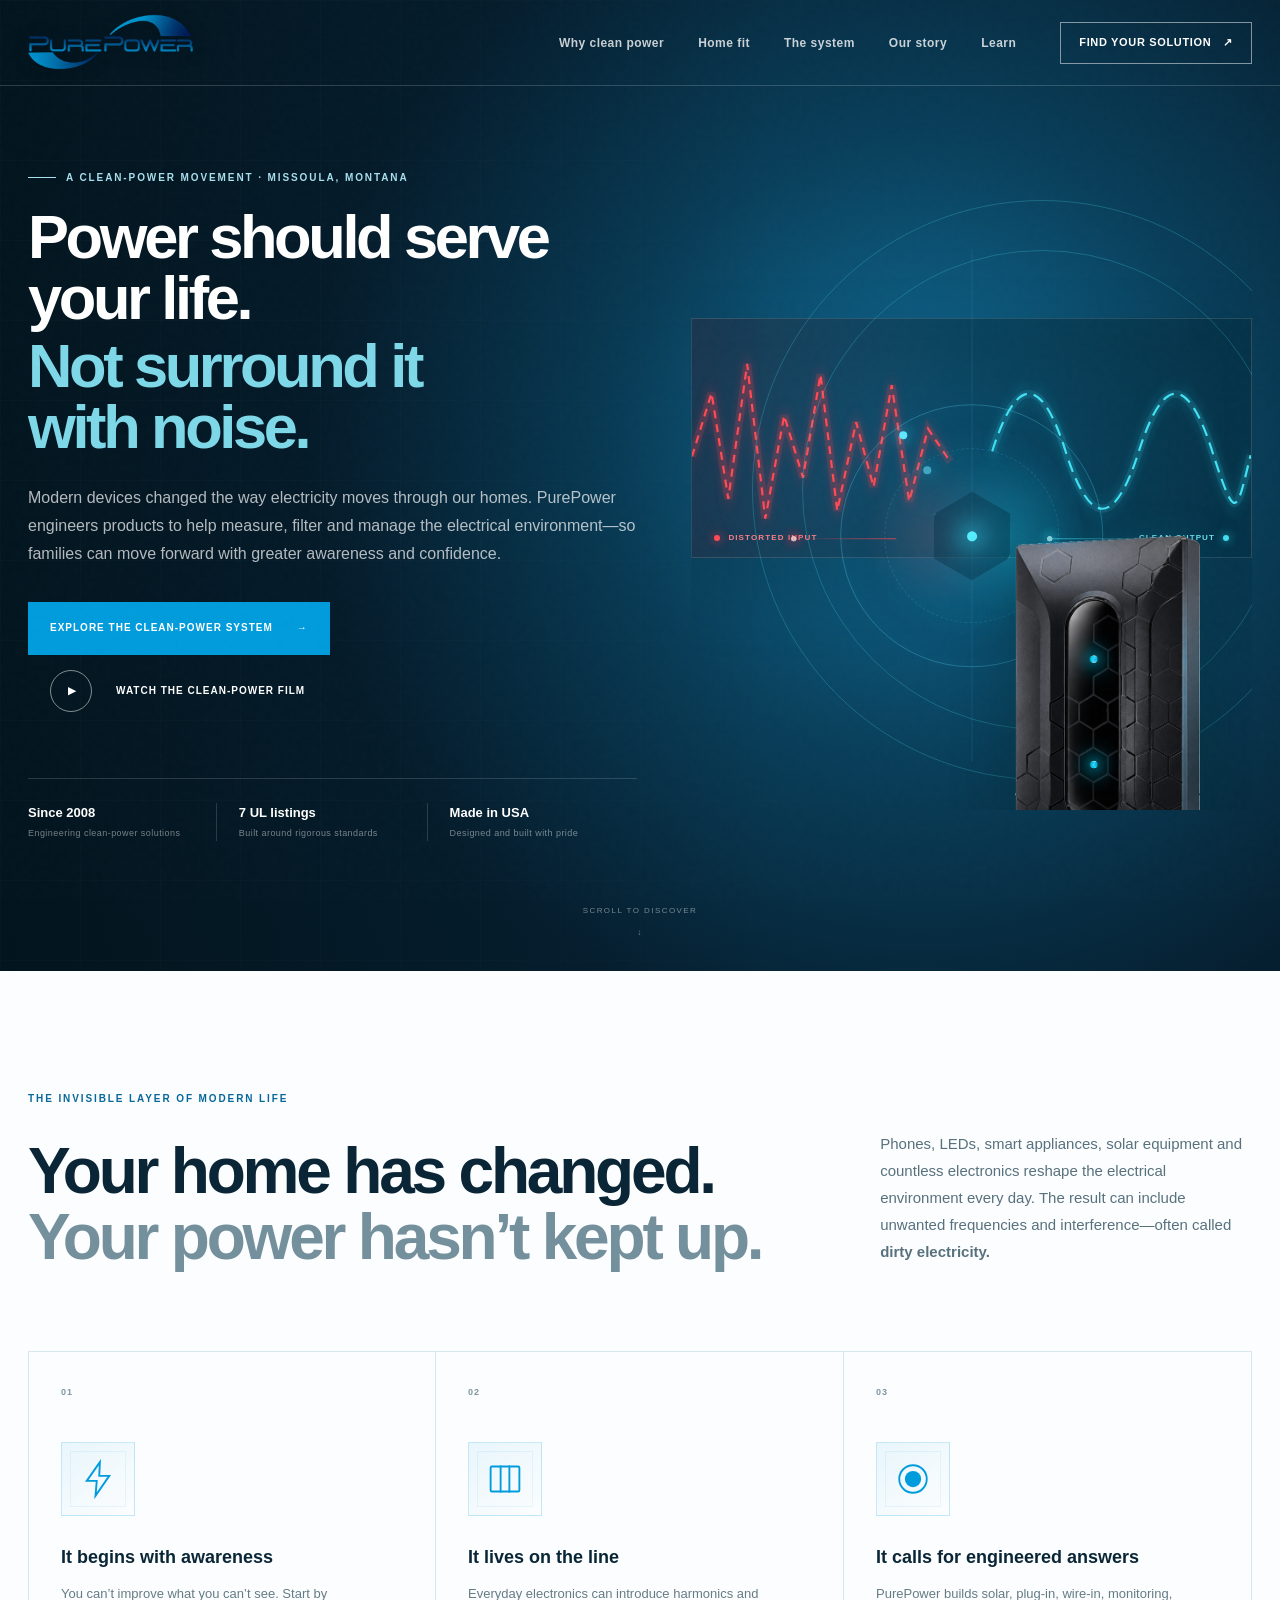
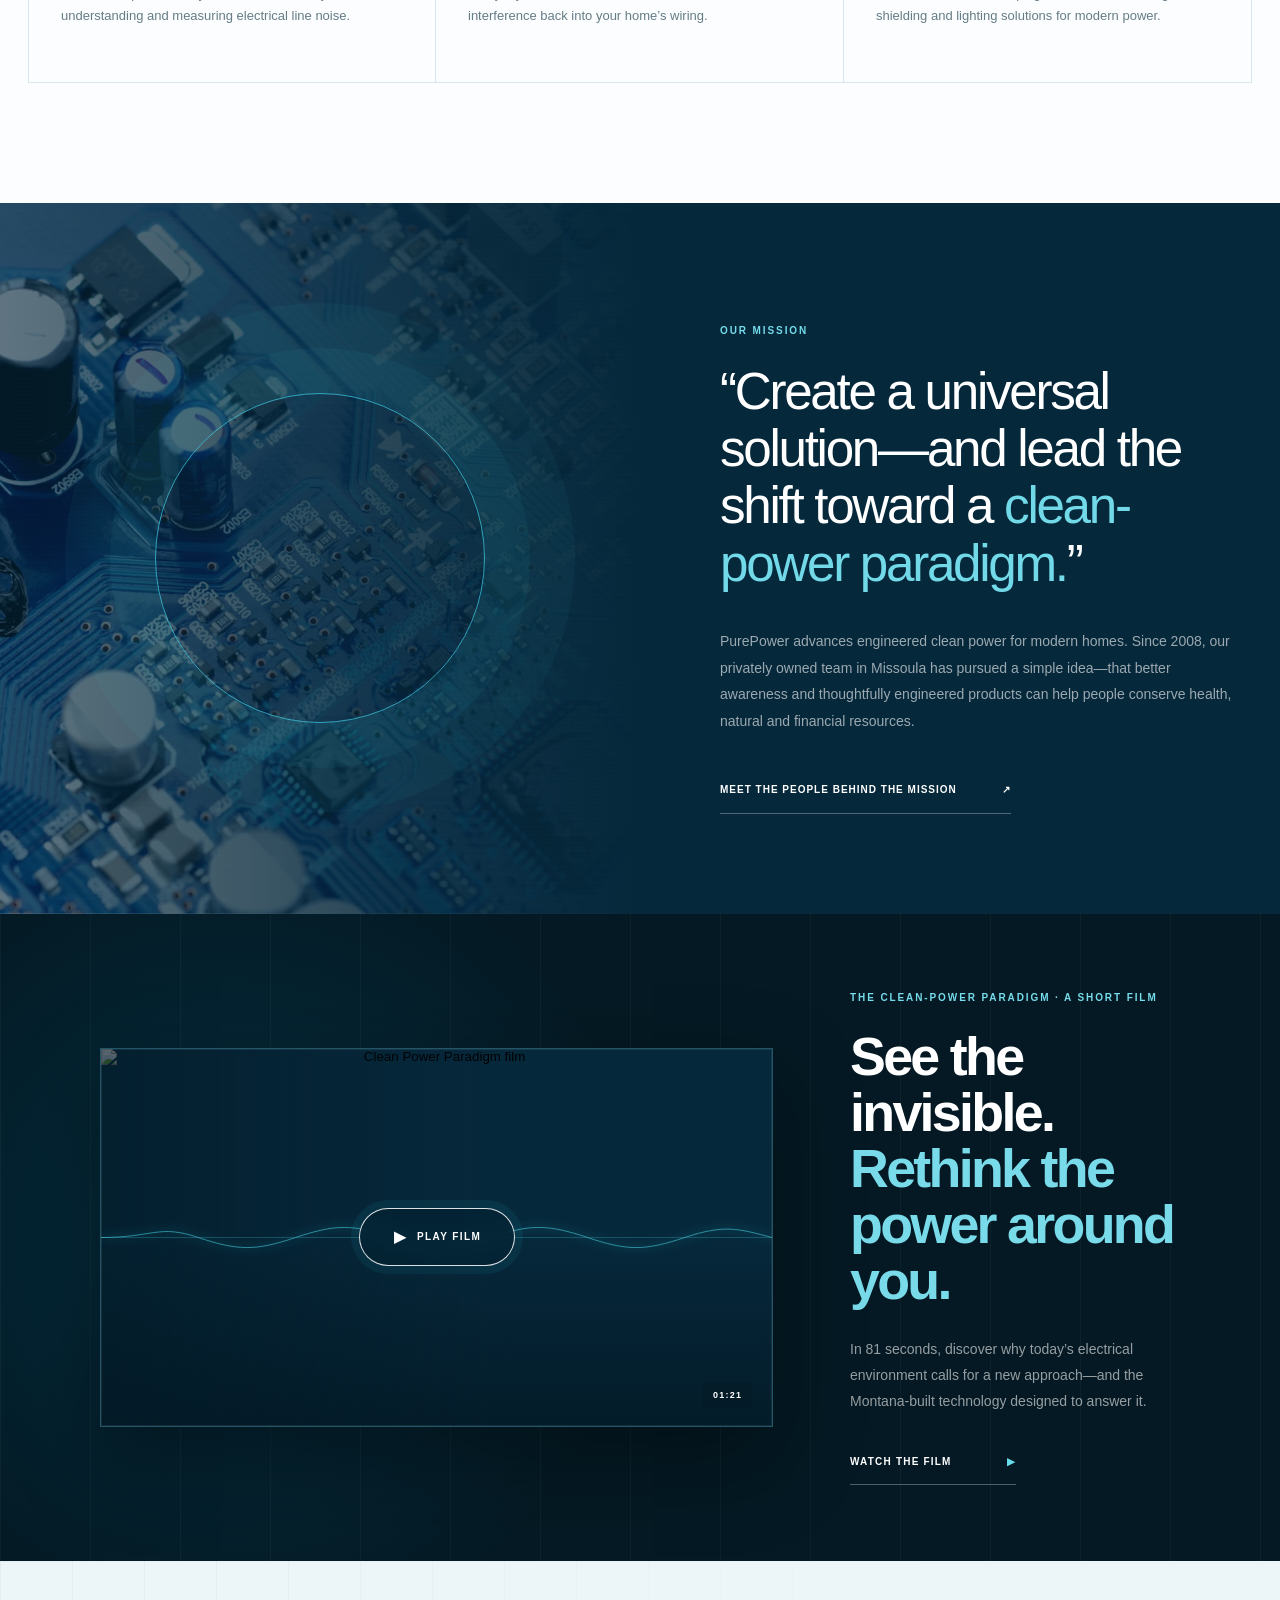
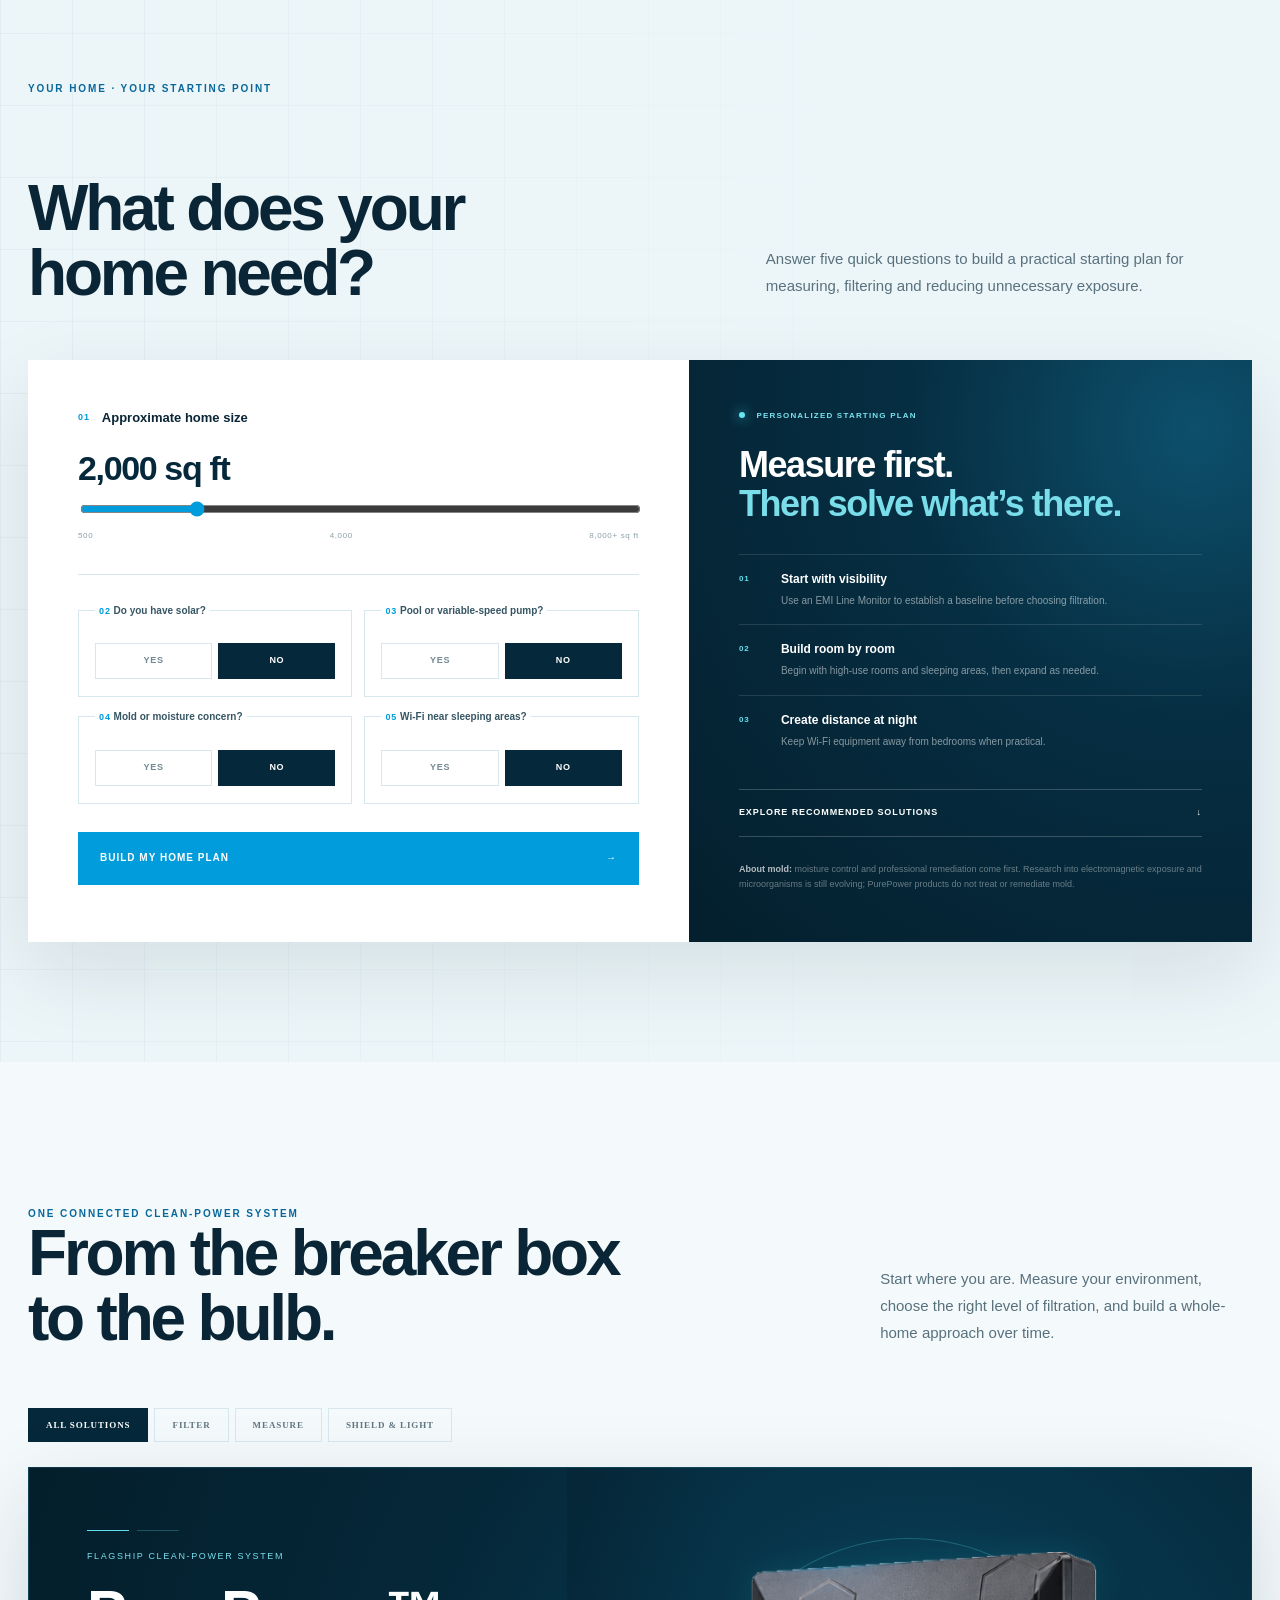
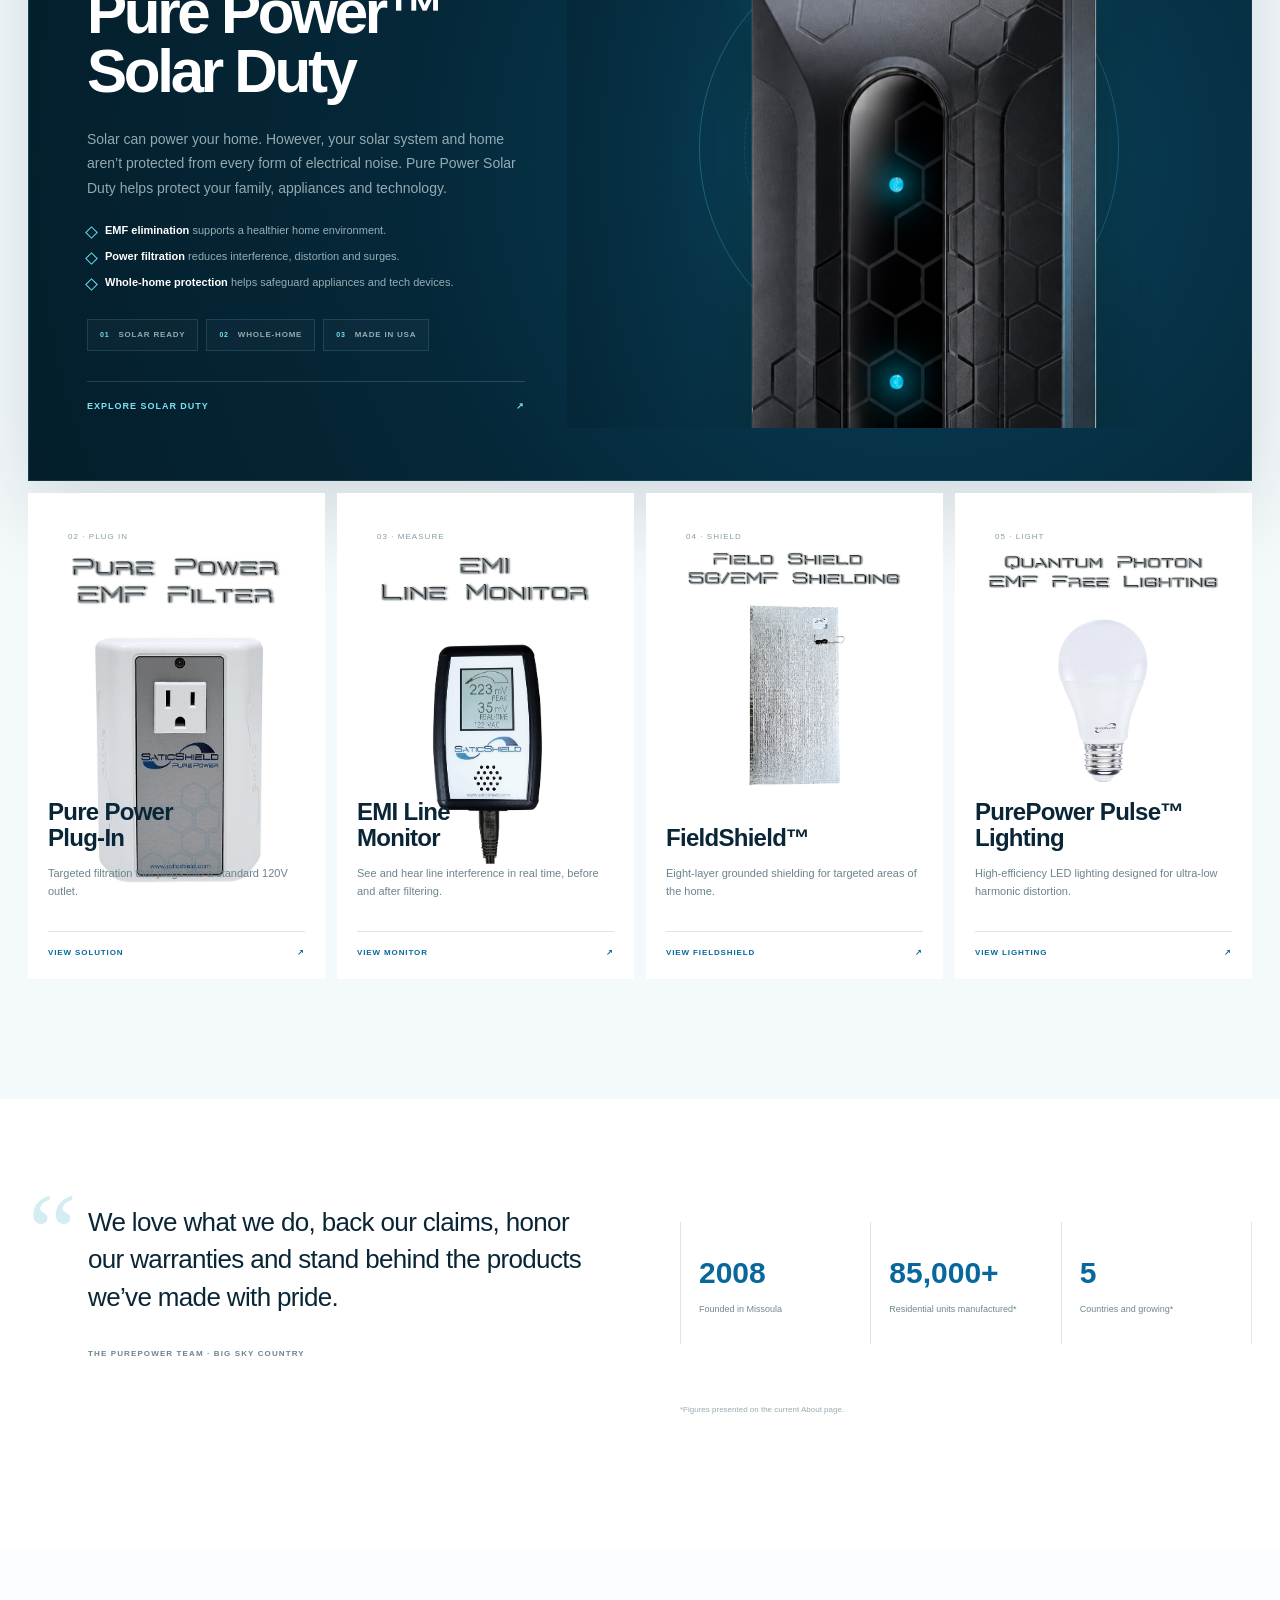
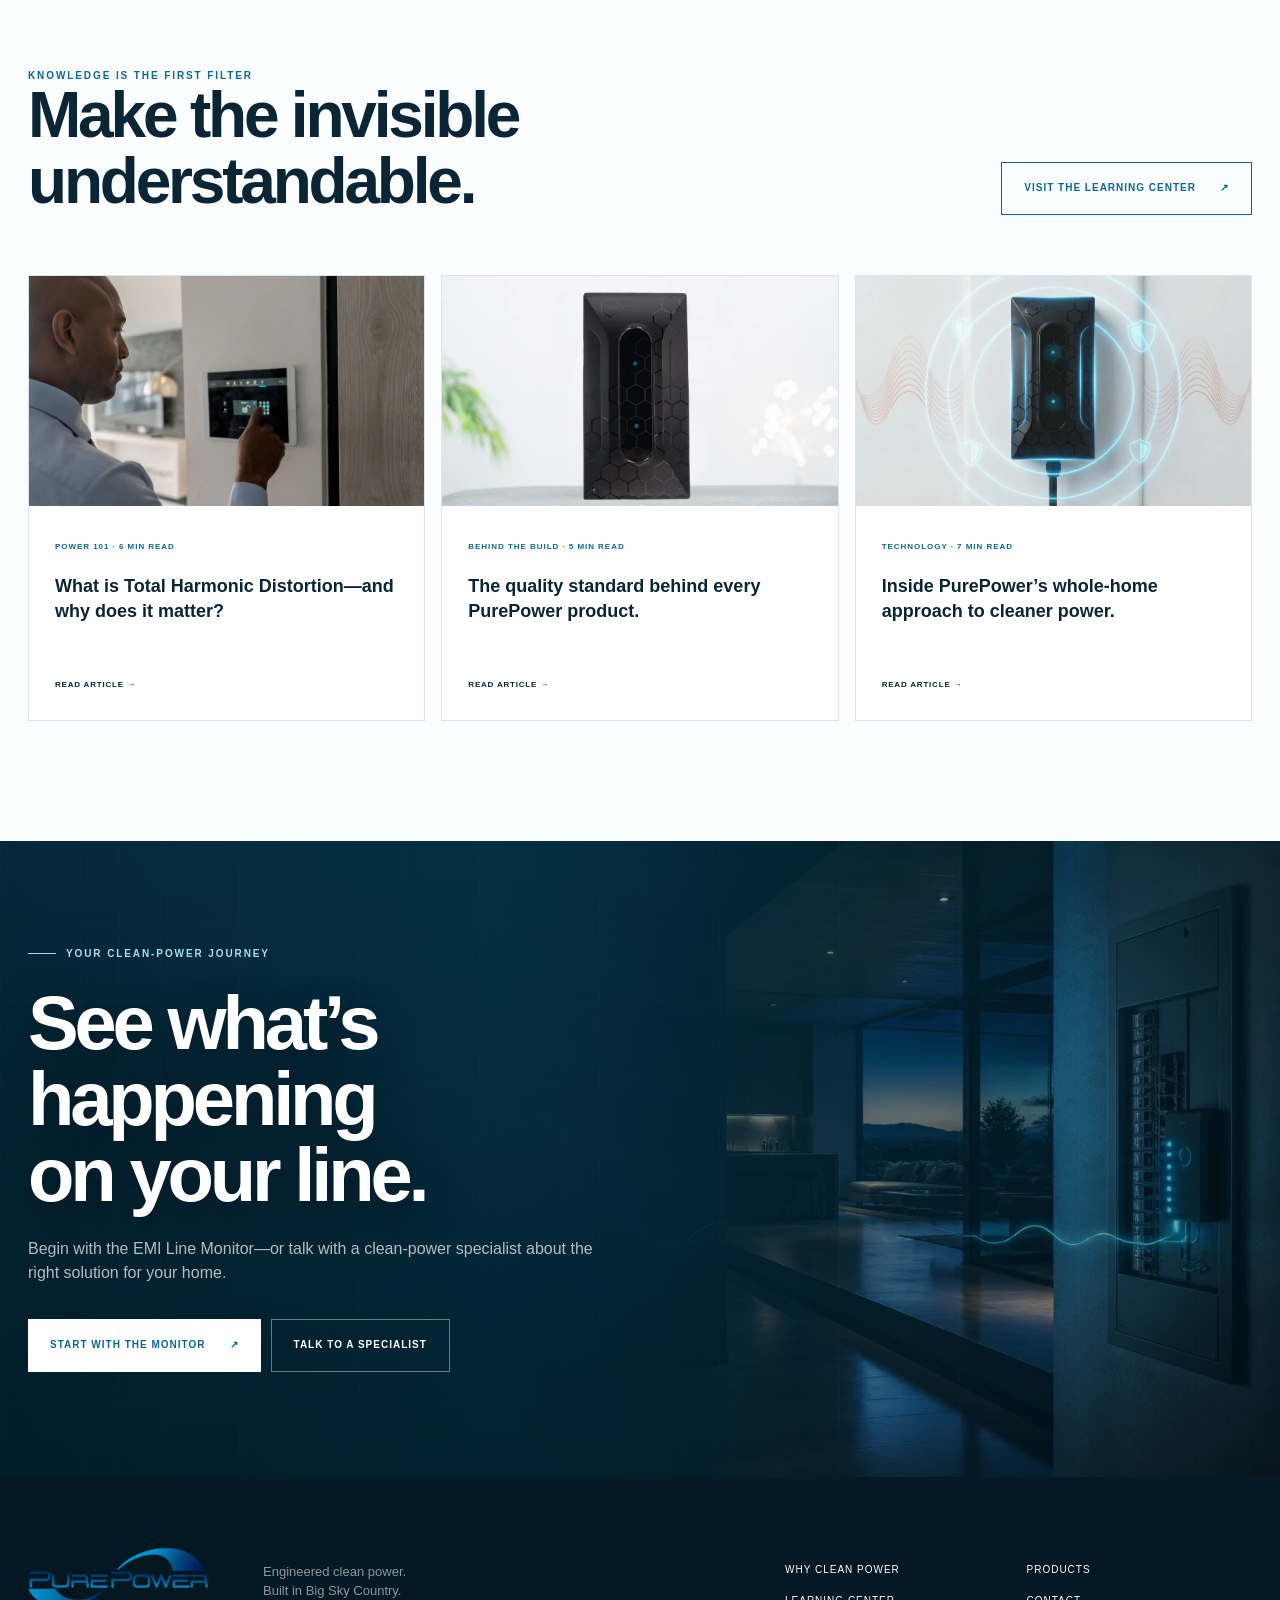
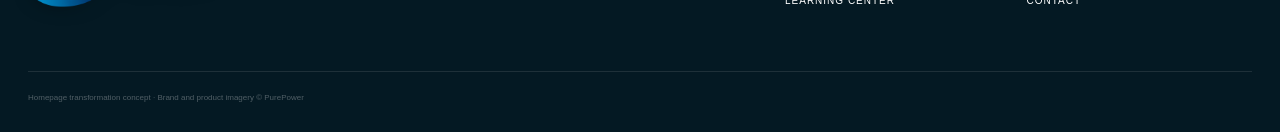
==== commit 103013b1: "Add distorted-to-clean power story and home assessment" ====
--- a/purepower/index.html
+++ b/purepower/index.html
@@ -7,19 +7,19 @@
   <title>PurePower — Clean Power for Modern Life</title>
   <link rel="stylesheet" href="styles.css" />
   <link rel="stylesheet" href="mobile.css" />
-  <link rel="stylesheet" href="premium.css?v=purepower-headline-2" />
+  <link rel="stylesheet" href="premium.css?v=home-fit-2" />
 </head>
 <body>
   <div class="noise"></div>
   <header class="site-header" id="top">
     <a class="brand" href="#top" aria-label="PurePower home"><img src="assets/purepower-logo.webp" alt="PurePower" width="1000" height="334" /></a>
     <nav class="desktop-nav" aria-label="Main navigation">
-      <a href="#why">Why clean power</a><a href="#system">The system</a><a href="#story">Our story</a><a href="#learn">Learn</a>
+      <a href="#why">Why clean power</a><a href="#home-fit">Home fit</a><a href="#system">The system</a><a href="#story">Our story</a><a href="#learn">Learn</a>
     </nav>
     <a class="nav-cta" href="#system">Find your solution <span>↗</span></a>
     <button class="menu-button" aria-label="Open menu" aria-expanded="false" aria-controls="mobile-menu"><span>Menu</span><i aria-hidden="true"></i></button>
   </header>
-  <div class="mobile-menu" id="mobile-menu"><a href="#why">Why clean power</a><a href="#system">The system</a><a href="#story">Our story</a><a href="#learn">Learn</a></div>
+  <div class="mobile-menu" id="mobile-menu"><a href="#why">Why clean power</a><a href="#home-fit">Home fit</a><a href="#system">The system</a><a href="#story">Our story</a><a href="#learn">Learn</a></div>
 
   <main>
     <section class="hero">
@@ -40,9 +40,8 @@
       </div>
       <div class="hero-visual reveal">
         <div class="signal-card">
-          <div class="signal-top"><span>YOUR HOME'S ELECTRICAL ENVIRONMENT</span><b>LIVE</b></div>
-          <svg class="wave" viewBox="0 0 800 180" preserveAspectRatio="none" aria-hidden="true"><path class="wave-dim" d="M0 100 C45 15 80 175 125 88 S210 20 250 104 S330 165 370 80 S450 12 495 103 S580 170 625 84 S710 20 800 96"/><path class="wave-bright" d="M0 98 C50 45 75 150 125 92 S205 44 250 100 S330 148 375 91 S455 40 500 99 S580 150 630 92 S720 46 800 96"/></svg>
-          <div class="signal-labels"><span>UNFILTERED</span><span>PURE POWER™</span></div><div class="telemetry" aria-hidden="true"><span><b>60.00</b> HZ</span><span><b>120</b> VAC</span><span><b>THD</b> ANALYSIS</span><span class="telemetry-status">SIGNAL LOCKED</span></div>
+          <svg class="wave power-story-wave" viewBox="0 0 800 180" preserveAspectRatio="none" aria-hidden="true"><path class="wave-input-ghost" d="M0 104 L28 56 L52 136 L79 34 L105 151 L132 73 L159 120 L184 42 L208 145 L235 78 L260 127 L286 50 L311 138 L338 83 L370 108"/><path class="wave-input" d="M0 104 L28 56 L52 136 L79 34 L105 151 L132 73 L159 120 L184 42 L208 145 L235 78 L260 127 L286 50 L311 138 L338 83 L370 108"/><path class="wave-output-ghost" d="M430 100 C465 42 500 42 535 100 S605 158 640 100 S710 42 745 100 S780 145 800 103"/><path class="wave-output" d="M430 100 C465 42 500 42 535 100 S605 158 640 100 S710 42 745 100 S780 145 800 103"/></svg>
+          <div class="power-story-labels"><span class="dirty-label"><i></i> Distorted input</span><span class="clean-label">Clean output <i></i></span></div>
         </div>
         <div class="power-engine" aria-hidden="true">
           <div class="engine-aura"></div><div class="engine-ring ring-a"></div><div class="engine-ring ring-b"></div>
@@ -50,10 +49,7 @@
           <div class="engine-core"><span></span></div>
         </div>
         <img class="hero-product" fetchpriority="high" decoding="async" src="assets/power-perfect-3d-v4.webp" alt="Pure Power Solar Duty whole-home clean power unit" />
-        <div class="data-rail rail-left" aria-hidden="true"><b>INPUT</b><span>HARMONIC LOAD</span><i></i></div>
-        <div class="data-rail rail-right" aria-hidden="true"><b>OUTPUT</b><span>SIGNAL STABLE</span><i></i></div>
         <div class="orbit orbit-one"></div><div class="orbit orbit-two"></div>
-        <div class="float-tag tag-one"><span>01</span> MEASURE</div><div class="float-tag tag-two"><span>02</span> FILTER</div><div class="float-tag tag-three"><span>03</span> PROTECT</div>
       </div>
       <a class="scroll-cue" href="#why"><span>Scroll to discover</span><i>↓</i></a>
     </section>
@@ -99,6 +95,42 @@
       </div>
     </section>
 
+    <section class="home-fit" id="home-fit" aria-labelledby="home-fit-title">
+      <div class="home-fit-intro reveal">
+        <div class="section-kicker">YOUR HOME · YOUR STARTING POINT</div>
+        <h2 id="home-fit-title">What does your<br>home need?</h2>
+        <p>Answer five quick questions to build a practical starting plan for measuring, filtering and reducing unnecessary exposure.</p>
+      </div>
+      <div class="home-fit-shell reveal">
+        <form class="home-fit-form" id="home-fit-form">
+          <div class="size-question">
+            <label for="home-size"><span>01</span> Approximate home size</label>
+            <output for="home-size" id="home-size-output">2,000 sq ft</output>
+            <input id="home-size" name="size" type="range" min="500" max="8000" step="250" value="2000" />
+            <div class="range-labels"><span>500</span><span>4,000</span><span>8,000+ sq ft</span></div>
+          </div>
+          <div class="home-questions">
+            <fieldset><legend><span>02</span> Do you have solar?</legend><div class="choice-pair"><label><input type="radio" name="solar" value="yes"><b>Yes</b></label><label><input type="radio" name="solar" value="no" checked><b>No</b></label></div></fieldset>
+            <fieldset><legend><span>03</span> Pool or variable-speed pump?</legend><div class="choice-pair"><label><input type="radio" name="pool" value="yes"><b>Yes</b></label><label><input type="radio" name="pool" value="no" checked><b>No</b></label></div></fieldset>
+            <fieldset><legend><span>04</span> Mold or moisture concern?</legend><div class="choice-pair"><label><input type="radio" name="mold" value="yes"><b>Yes</b></label><label><input type="radio" name="mold" value="no" checked><b>No</b></label></div></fieldset>
+            <fieldset><legend><span>05</span> Wi-Fi near sleeping areas?</legend><div class="choice-pair"><label><input type="radio" name="wifi" value="yes"><b>Yes</b></label><label><input type="radio" name="wifi" value="no" checked><b>No</b></label></div></fieldset>
+          </div>
+          <button class="button assessment-button" type="submit">Build my home plan <span>→</span></button>
+        </form>
+        <aside class="home-plan" id="home-plan" aria-live="polite">
+          <div class="plan-status"><i></i> PERSONALIZED STARTING PLAN</div>
+          <h3>Measure first.<br><span>Then solve what’s there.</span></h3>
+          <div class="plan-items" id="plan-items">
+            <article><b>01</b><div><strong>Start with visibility</strong><p>Use an EMI Line Monitor to establish a baseline before choosing filtration.</p></div></article>
+            <article><b>02</b><div><strong>Build room by room</strong><p>Begin with high-use rooms and sleeping areas, then expand as needed.</p></div></article>
+            <article><b>03</b><div><strong>Create distance at night</strong><p>Keep Wi-Fi equipment away from bedrooms when practical.</p></div></article>
+          </div>
+          <a class="plan-cta" href="#system">Explore recommended solutions <span>↓</span></a>
+          <p class="evidence-note"><b>About mold:</b> moisture control and professional remediation come first. Research into electromagnetic exposure and microorganisms is still evolving; PurePower products do not treat or remediate mold.</p>
+        </aside>
+      </div>
+    </section>
+
     <section class="system" id="system">
       <div class="system-intro reveal">
         <div><div class="section-kicker">ONE CONNECTED CLEAN-POWER SYSTEM</div><h2>From the breaker box<br>to the bulb.</h2></div>
@@ -137,6 +169,6 @@
   <footer><img loading="lazy" decoding="async" src="assets/purepower-logo.webp" alt="PurePower" width="1000" height="334" /><p>Engineered clean power.<br>Built in Big Sky Country.</p><div><a href="#why">Why clean power</a><a href="#system">Products</a><a href="#learn">Learning center</a><a href="https://www.saticshield.com/contact" target="_blank">Contact</a></div><small>Homepage transformation concept · Brand and product imagery © PurePower</small></footer>
 
   <dialog class="video-modal" aria-labelledby="video-title"><button class="modal-close" aria-label="Close video">×</button><div class="video-frame"><video controls playsinline preload="none" poster="https://static.wixstatic.com/media/6c68e2_b4c76b6b487c4834a1d2d22287bc7919f002.jpg" data-src="assets/clean-power-paradigm.mp4"><p>Your browser cannot play this video.</p></video></div><div class="modal-copy"><span>01:21 · PUREPOWER FILM</span><h3 id="video-title">Clean Power Paradigm</h3><p>A concise introduction to the unseen electrical environment—and PurePower’s vision for cleaner power in modern homes.</p></div></dialog>
-  <script src="script.js"></script>
+  <script src="script.js?v=home-fit-2"></script>
 </body>
 </html>
--- a/purepower/premium.css
+++ b/purepower/premium.css
@@ -186,3 +186,33 @@
  .hero-headline{font-size:clamp(36px,10.3vw,46px)!important;line-height:1.01!important}
  .hero-headline em{margin-top:.14em}
 }
+
+/* Clear before-and-after power story */
+.signal-card{top:118px;right:0;height:240px;padding:0;background:linear-gradient(90deg,rgba(77,10,18,.25),rgba(4,30,43,.42) 48%,rgba(4,42,57,.5));border-color:rgba(255,255,255,.13)}
+.signal-card:after,.signal-top,.telemetry,.data-rail,.float-tag{display:none!important}
+.power-story-wave{height:100%;overflow:visible}
+.power-story-wave path{fill:none;vector-effect:non-scaling-stroke}
+.wave-input-ghost{stroke:rgba(255,71,78,.16);stroke-width:8}
+.wave-input{stroke:#ff4b55;stroke-width:2.2;stroke-dasharray:8 6;filter:drop-shadow(0 0 7px #ff3045);animation:dirty-flow 1.2s linear infinite}
+.wave-output-ghost{stroke:rgba(65,225,244,.13);stroke-width:8}
+.wave-output{stroke:#42e1f3;stroke-width:2.2;stroke-dasharray:12 7;filter:drop-shadow(0 0 7px #22d9ed);animation:clean-flow 2.2s linear infinite}
+.power-story-labels{position:absolute;left:22px;right:22px;bottom:15px;display:flex;justify-content:space-between;font:800 8px/1 Manrope,Arial;letter-spacing:.14em;text-transform:uppercase}
+.power-story-labels span{display:flex;align-items:center;gap:8px}.power-story-labels i{width:6px;height:6px;border-radius:50%}.dirty-label{color:#ff7d83}.dirty-label i{background:#ff4b55;box-shadow:0 0 10px #ff3045}.clean-label{color:#72e6f3}.clean-label i{background:#42e1f3;box-shadow:0 0 10px #22d9ed}
+.stream-left{background:linear-gradient(90deg,transparent,rgba(255,73,82,.92))}.stream-left i{background:#ffd1d4;box-shadow:0 0 12px #ff3348}.stream-right{transform:none;background:linear-gradient(90deg,rgba(69,228,255,.9),transparent)}
+.power-engine .engine-aura{background:radial-gradient(circle at 34% 50%,rgba(255,58,70,.14),transparent 40%),radial-gradient(circle at 66% 50%,rgba(33,221,255,.22),rgba(10,128,181,.05) 43%,transparent 68%)}
+@keyframes dirty-flow{to{stroke-dashoffset:-56}}
+@keyframes clean-flow{to{stroke-dashoffset:-76}}
+
+/* Interactive home-fit assessment */
+.home-fit{padding:120px max(28px,calc((100vw - var(--max))/2));background:#ecf5f8;position:relative;overflow:hidden}
+.home-fit:before{content:"";position:absolute;inset:0;background-image:linear-gradient(rgba(5,62,84,.04) 1px,transparent 1px),linear-gradient(90deg,rgba(5,62,84,.04) 1px,transparent 1px);background-size:72px 72px;mask-image:linear-gradient(90deg,black,transparent 76%);pointer-events:none}
+.home-fit-intro{position:relative;display:grid;grid-template-columns:1.15fr .85fr;gap:80px;align-items:end;margin-bottom:54px}.home-fit-intro .section-kicker{grid-column:1/-1}.home-fit-intro h2{font-size:clamp(44px,5vw,68px);line-height:1.02;letter-spacing:-.05em;font-weight:570;margin:0}.home-fit-intro p{margin:0 0 7px;max-width:500px;color:#58717d;font-size:15px;line-height:1.8}
+.home-fit-shell{position:relative;display:grid;grid-template-columns:minmax(0,1.08fr) minmax(390px,.92fr);background:#fff;box-shadow:0 30px 80px rgba(4,40,59,.1)}
+.home-fit-form{padding:48px 50px 52px}.size-question{padding-bottom:32px;border-bottom:1px solid var(--line)}.size-question label{display:flex;align-items:center;gap:12px;font-size:13px;font-weight:800}.size-question label span,.home-questions legend span{color:var(--bright);font-size:9px;letter-spacing:.1em}.size-question output{display:block;margin:23px 0 14px;font-size:34px;line-height:1;font-weight:620;letter-spacing:-.04em;color:var(--navy)}.size-question input{width:100%;accent-color:var(--bright)}.range-labels{display:flex;justify-content:space-between;color:#8aa0a9;font-size:8px;letter-spacing:.08em;margin-top:6px}
+.home-questions{display:grid;grid-template-columns:1fr 1fr;gap:12px;margin:28px 0}.home-questions fieldset{min-width:0;margin:0;padding:17px 16px;border:1px solid var(--line)}.home-questions legend{padding:0 4px;font-size:10px;font-weight:750;color:#365563}.choice-pair{display:grid;grid-template-columns:1fr 1fr;gap:6px;margin-top:8px}.choice-pair label{position:relative}.choice-pair input{position:absolute;opacity:0;pointer-events:none}.choice-pair b{display:grid;place-items:center;height:36px;border:1px solid var(--line);color:#728994;font-size:9px;letter-spacing:.08em;text-transform:uppercase;cursor:pointer;transition:.2s}.choice-pair input:checked+b{background:var(--navy);border-color:var(--navy);color:#fff}.choice-pair input:focus-visible+b{outline:3px solid #7ee2ef;outline-offset:2px}.assessment-button{width:100%;background:var(--bright);color:#fff;justify-content:space-between}
+.home-plan{padding:50px;background:radial-gradient(circle at 90% 12%,#0d506c,#062e42 40%,#041f2d 100%);color:#fff;display:flex;flex-direction:column}.plan-status{font-size:8px;letter-spacing:.15em;color:#79e3ef;font-weight:800}.plan-status i{display:inline-block;width:6px;height:6px;margin-right:8px;border-radius:50%;background:#68e5f2;box-shadow:0 0 12px #42deef}.home-plan h3{font-size:36px;line-height:1.08;letter-spacing:-.04em;margin:24px 0 30px}.home-plan h3 span{color:#79ddea}.plan-items{display:grid;gap:0}.plan-items article{display:grid;grid-template-columns:30px 1fr;gap:12px;padding:15px 0;border-top:1px solid rgba(255,255,255,.12)}.plan-items article>b{color:#65dfed;font-size:8px;letter-spacing:.12em;padding-top:3px}.plan-items strong{display:block;font-size:12px}.plan-items p{font-size:10px;line-height:1.65;color:rgba(255,255,255,.52);margin:5px 0 0}.home-plan.is-ready{box-shadow:inset 4px 0 0 #4ee0ef}.plan-cta{display:flex;justify-content:space-between;margin-top:24px;padding:16px 0;border-top:1px solid rgba(255,255,255,.2);border-bottom:1px solid rgba(255,255,255,.2);font-size:9px;font-weight:800;letter-spacing:.1em;text-transform:uppercase}.evidence-note{margin:auto 0 0;padding-top:25px;font-size:9px;line-height:1.65;color:rgba(255,255,255,.4)}.evidence-note b{color:rgba(255,255,255,.7)}
+@media(max-width:980px){.home-fit-intro{grid-template-columns:1fr;gap:24px}.home-fit-shell{grid-template-columns:1fr}.home-plan{min-height:560px}}
+@media(max-width:650px){
+ .signal-card{top:30px;height:210px;left:-34px;right:-34px;padding:0}.power-story-labels{left:42px;right:42px;bottom:12px;font-size:6px}.power-engine{width:68%}
+ .home-fit{padding:76px 18px}.home-fit-intro{margin-bottom:34px}.home-fit-intro h2{font-size:44px}.home-fit-intro p{font-size:13px}.home-fit-form{padding:28px 20px 30px}.home-questions{grid-template-columns:1fr}.size-question output{font-size:30px}.home-plan{padding:34px 22px;min-height:0}.home-plan h3{font-size:31px}.plan-items article{padding:14px 0}.evidence-note{margin-top:28px}
+}
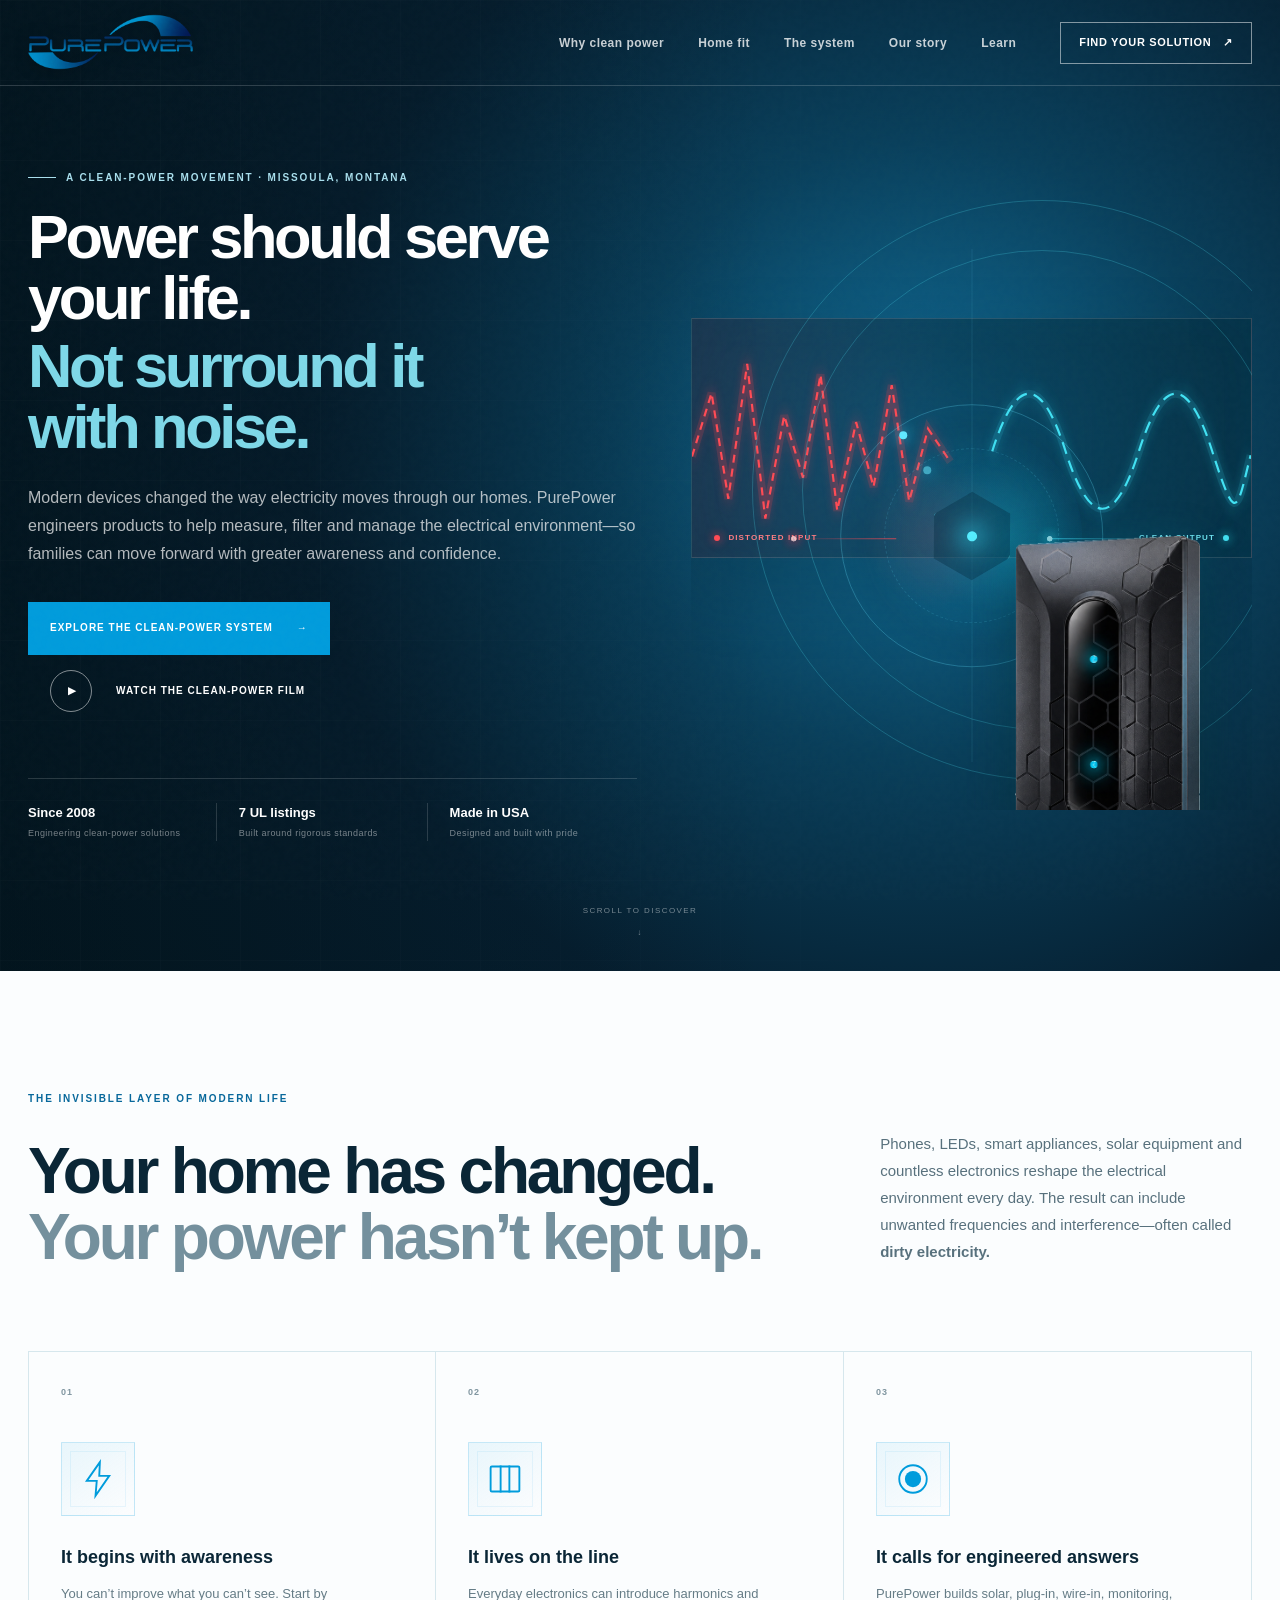
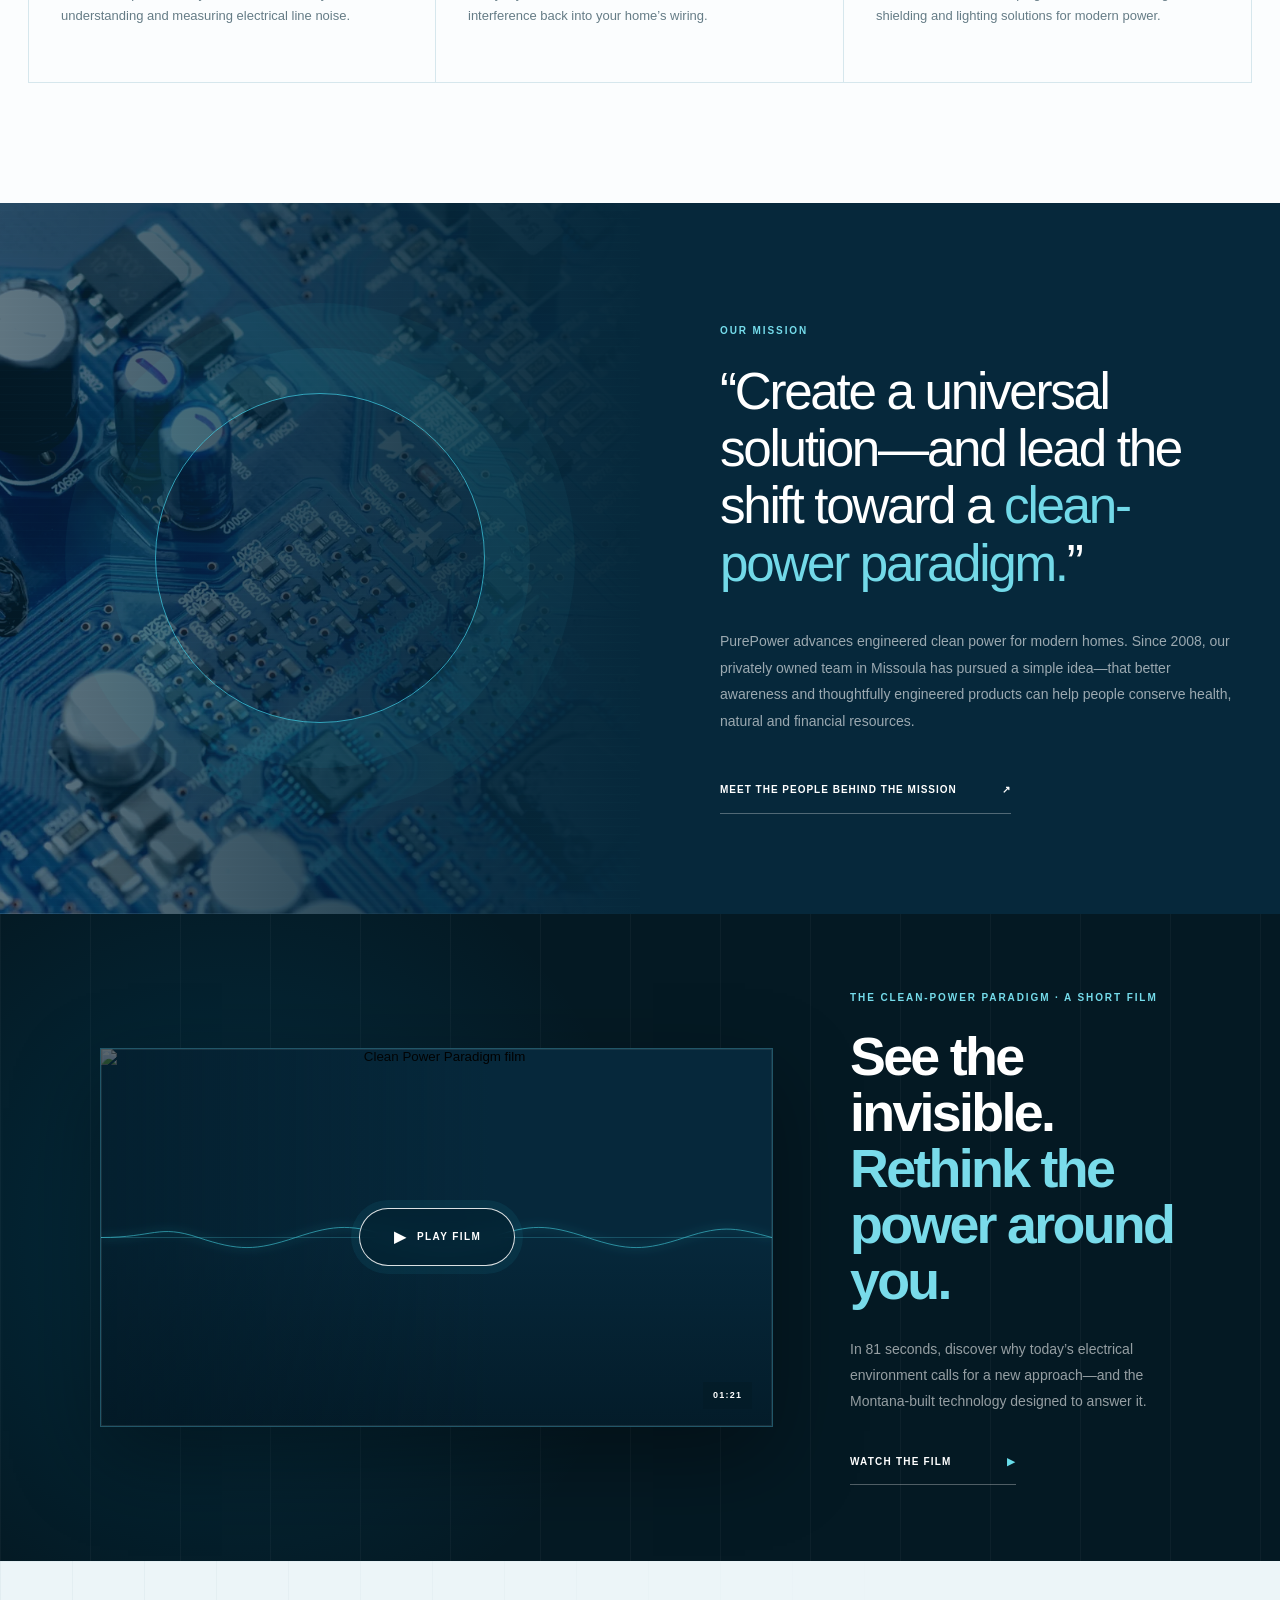
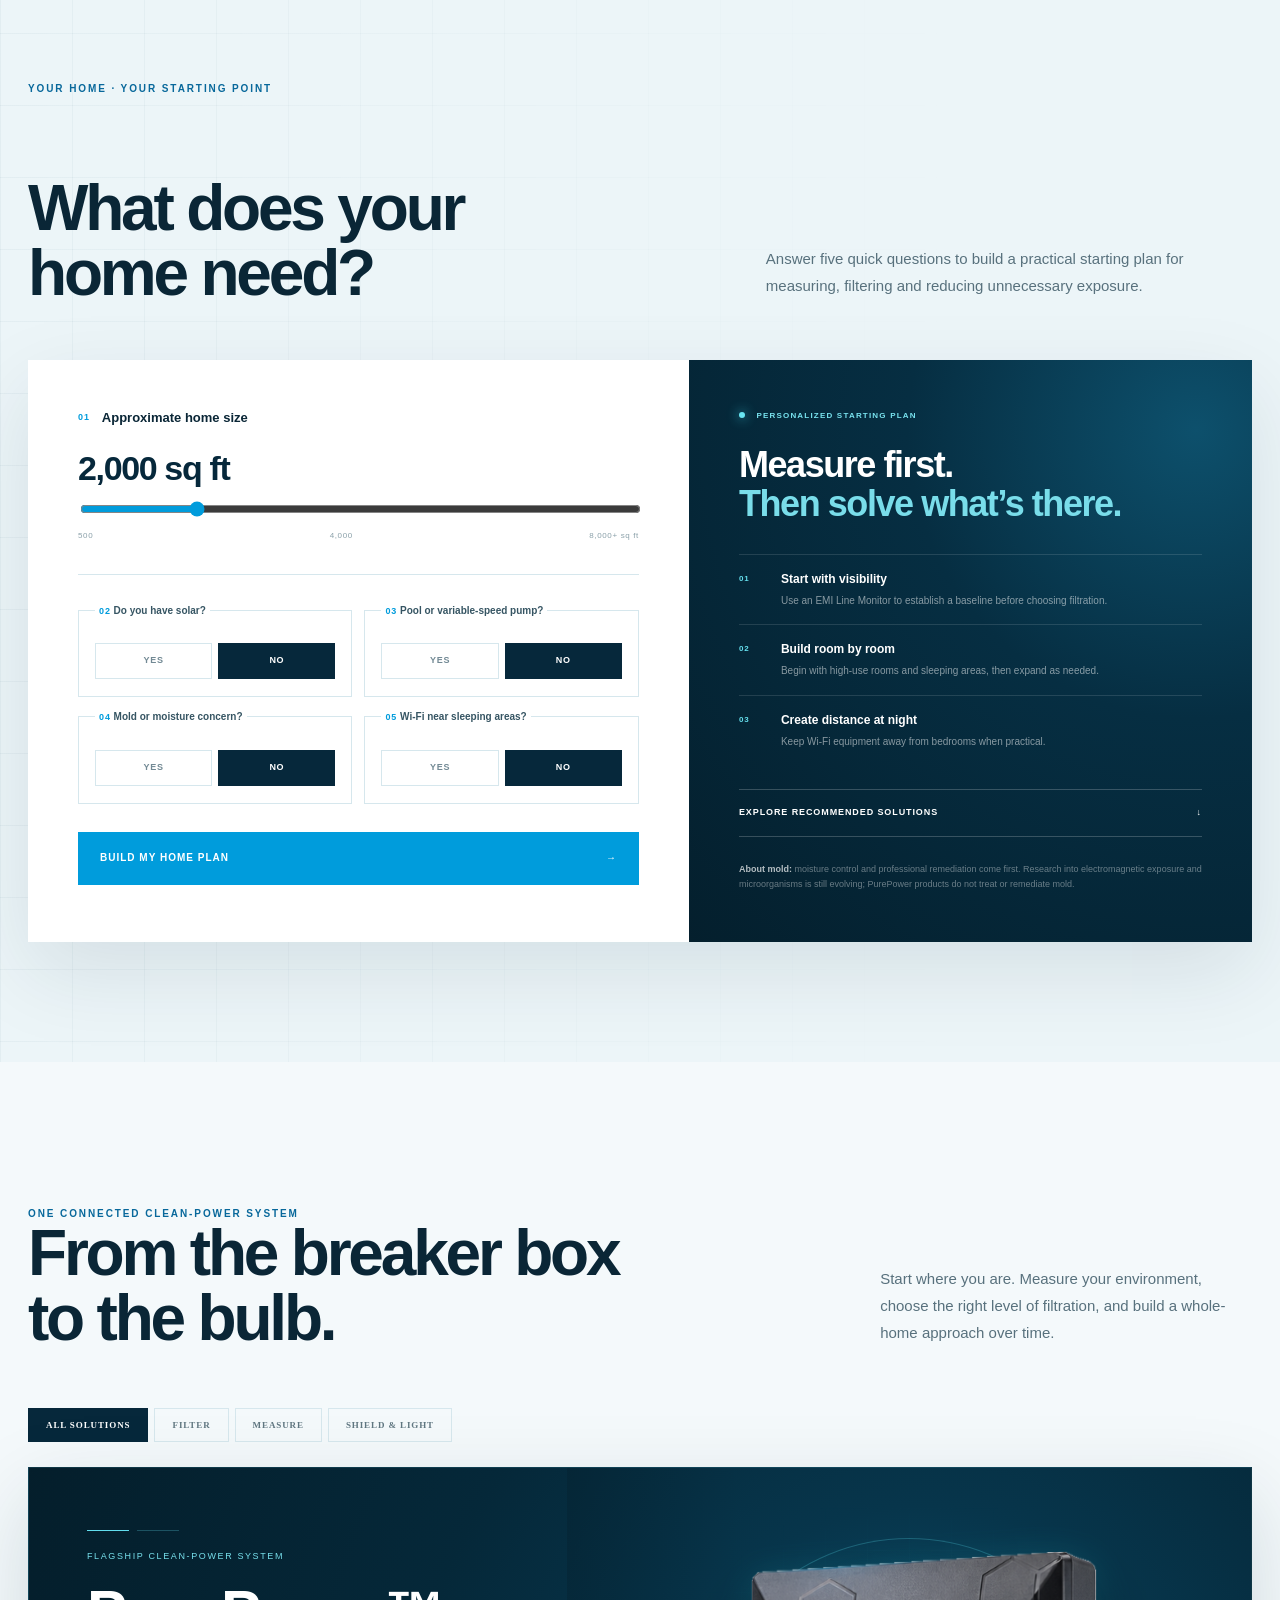
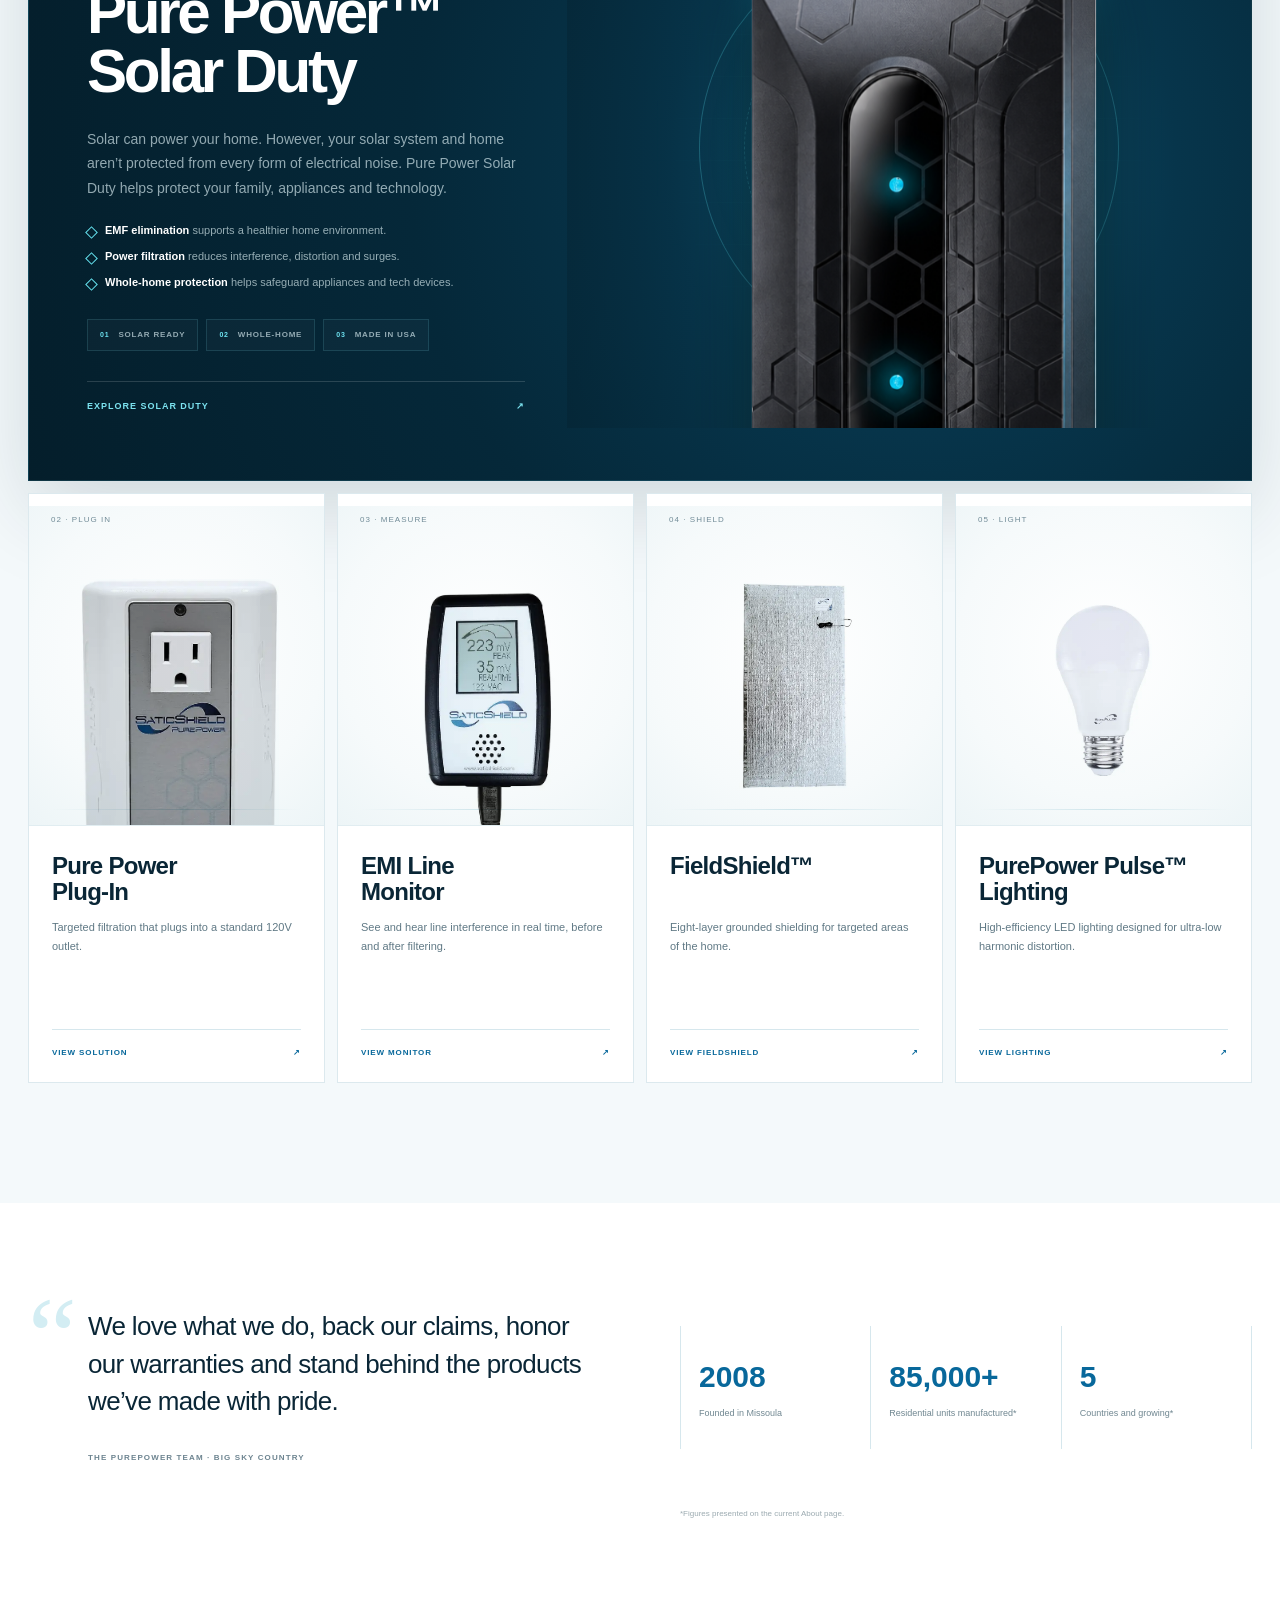
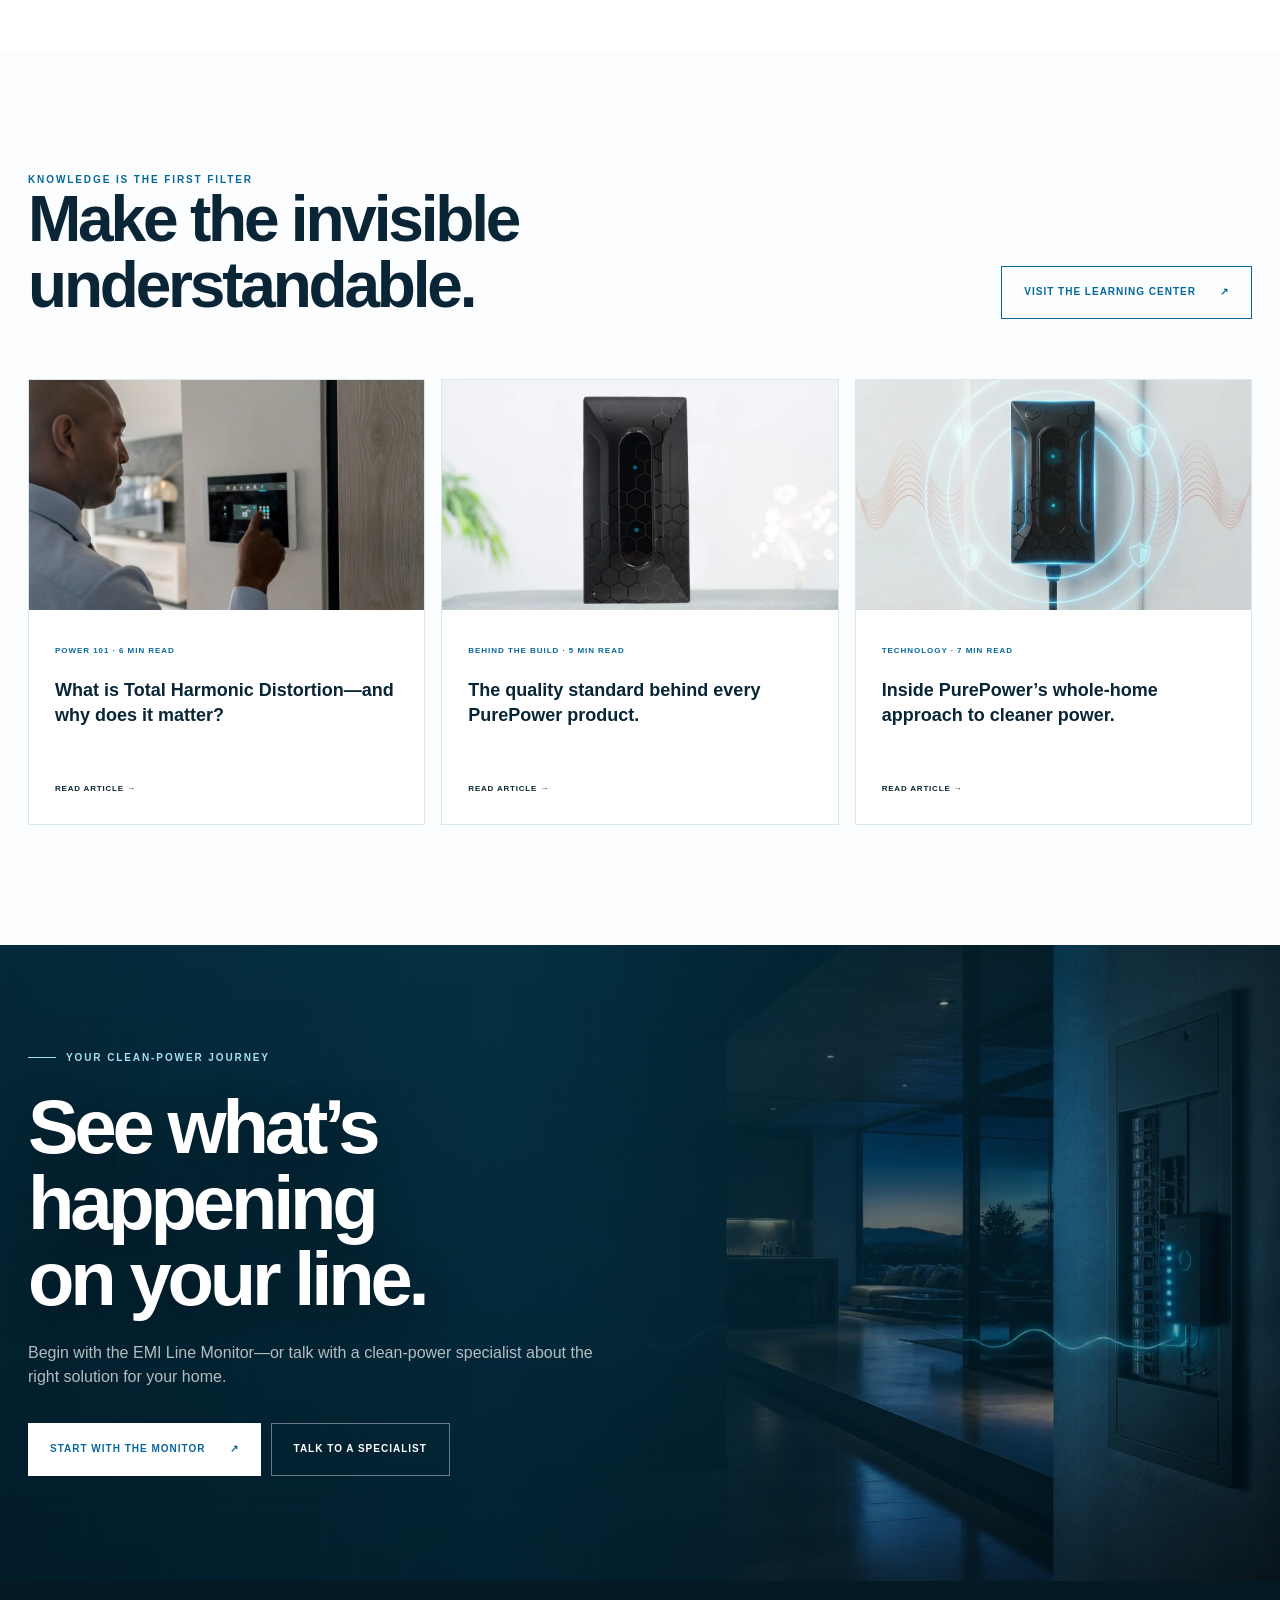
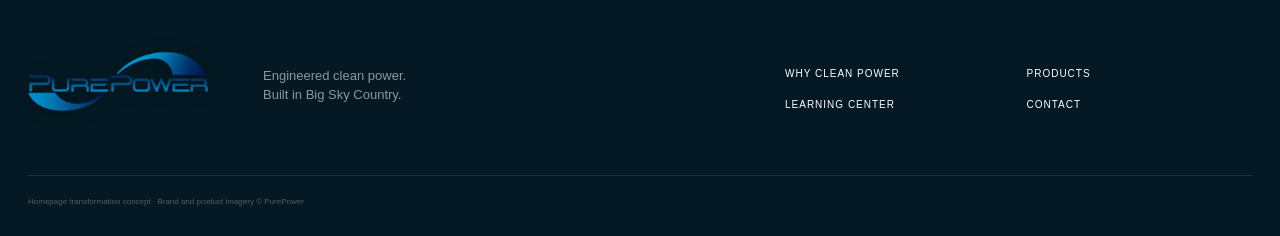
==== commit f1587c42: "Refine PurePower product cards" ====
--- a/purepower/index.html
+++ b/purepower/index.html
@@ -7,7 +7,7 @@
   <title>PurePower — Clean Power for Modern Life</title>
   <link rel="stylesheet" href="styles.css" />
   <link rel="stylesheet" href="mobile.css" />
-  <link rel="stylesheet" href="premium.css?v=home-fit-2" />
+  <link rel="stylesheet" href="premium.css?v=product-cards-1" />
 </head>
 <body>
   <div class="noise"></div>
@@ -139,10 +139,10 @@
       <div class="product-tabs" role="tablist"><button class="active" data-filter="all">All solutions</button><button data-filter="filter">Filter</button><button data-filter="measure">Measure</button><button data-filter="shield">Shield & light</button></div>
       <div class="products">
         <article class="product-card featured reveal" data-kind="filter"><div class="product-number">01 · WHOLE HOME</div><div class="product-image"><span class="halo"></span><span class="product-orbit" aria-hidden="true"></span><img loading="lazy" decoding="async" src="assets/power-perfect-3d-v4.webp" alt="Pure Power Solar Duty dimensional product view" /></div><div class="product-copy"><div class="label">FLAGSHIP CLEAN-POWER SYSTEM</div><h3>Pure Power™<br>Solar Duty</h3><p>Solar can power your home. However, your solar system and home aren’t protected from every form of electrical noise. Pure Power Solar Duty helps protect your family, appliances and technology.</p><div class="benefit-list"><span><b>EMF elimination</b> supports a healthier home environment.</span><span><b>Power filtration</b> reduces interference, distortion and surges.</span><span><b>Whole-home protection</b> helps safeguard appliances and tech devices.</span></div><div class="product-meta" aria-label="Product highlights"><span><b>01</b> Solar ready</span><span><b>02</b> Whole-home</span><span><b>03</b> Made in USA</span></div><a href="https://www.saticusa.com/shop/GEN-III-Power-Perfect-Super-Duty-p717751875" target="_blank" rel="noopener">Explore Solar Duty <span>↗</span></a></div></article>
-        <article class="product-card reveal" data-kind="filter"><div class="product-number">02 · PLUG IN</div><div class="product-image"><img loading="lazy" decoding="async" src="assets/pure-power.webp" data-fallback="assets/pure-power.jpg" alt="Pure Power Plug-In" /></div><div class="product-copy"><h3>Pure Power<br>Plug-In</h3><p>Targeted filtration that plugs into a standard 120V outlet.</p><a href="https://www.saticusa.com/shop/Satic-Pure-Power-Plug-In-p728171509" target="_blank" rel="noopener">View solution <span>↗</span></a></div></article>
-        <article class="product-card reveal" data-kind="measure"><div class="product-number">03 · MEASURE</div><div class="product-image"><img loading="lazy" decoding="async" src="assets/monitor.webp" data-fallback="assets/monitor.jpg" alt="PurePower EMI Line Monitor" /></div><div class="product-copy"><h3>EMI Line<br>Monitor</h3><p>See and hear line interference in real time, before and after filtering.</p><a href="https://www.saticusa.com/shop/SaticShield-EMI-Line-Monitor-p717729244" target="_blank" rel="noopener">View monitor <span>↗</span></a></div></article>
-        <article class="product-card reveal" data-kind="shield"><div class="product-number">04 · SHIELD</div><div class="product-image"><img loading="lazy" decoding="async" src="assets/fieldshield.webp" data-fallback="assets/fieldshield.jpg" alt="PurePower FieldShield" /></div><div class="product-copy"><h3>FieldShield™</h3><p>Eight-layer grounded shielding for targeted areas of the home.</p><a href="https://www.saticusa.com/shop/Satic-FieldShield-p717751829" target="_blank" rel="noopener">View FieldShield <span>↗</span></a></div></article>
-        <article class="product-card reveal" data-kind="shield"><div class="product-number">05 · LIGHT</div><div class="product-image"><img loading="lazy" decoding="async" src="assets/bulbs.webp" data-fallback="assets/bulbs.jpg" alt="PurePower Pulse light bulbs" /></div><div class="product-copy"><h3>PurePower Pulse™<br>Lighting</h3><p>High-efficiency LED lighting designed for ultra-low harmonic distortion.</p><a href="https://www.saticusa.com/shop/SaticPulse-Light-Bulbs-12-Pack-9W-Cool-Temp-p730523525" target="_blank" rel="noopener">View lighting <span>↗</span></a></div></article>
+        <article class="product-card reveal" data-kind="filter"><div class="product-number">02 · PLUG IN</div><div class="product-image"><img loading="lazy" decoding="async" src="assets/pure-power-product.webp" alt="Pure Power Plug-In" /></div><div class="product-copy"><h3>Pure Power<br>Plug-In</h3><p>Targeted filtration that plugs into a standard 120V outlet.</p><a href="https://www.saticusa.com/shop/Satic-Pure-Power-Plug-In-p728171509" target="_blank" rel="noopener">View solution <span>↗</span></a></div></article>
+        <article class="product-card reveal" data-kind="measure"><div class="product-number">03 · MEASURE</div><div class="product-image"><img loading="lazy" decoding="async" src="assets/monitor-product.webp" alt="PurePower EMI Line Monitor" /></div><div class="product-copy"><h3>EMI Line<br>Monitor</h3><p>See and hear line interference in real time, before and after filtering.</p><a href="https://www.saticusa.com/shop/SaticShield-EMI-Line-Monitor-p717729244" target="_blank" rel="noopener">View monitor <span>↗</span></a></div></article>
+        <article class="product-card reveal" data-kind="shield"><div class="product-number">04 · SHIELD</div><div class="product-image"><img loading="lazy" decoding="async" src="assets/fieldshield-product.webp" alt="PurePower FieldShield" /></div><div class="product-copy"><h3>FieldShield™</h3><p>Eight-layer grounded shielding for targeted areas of the home.</p><a href="https://www.saticusa.com/shop/Satic-FieldShield-p717751829" target="_blank" rel="noopener">View FieldShield <span>↗</span></a></div></article>
+        <article class="product-card reveal" data-kind="shield"><div class="product-number">05 · LIGHT</div><div class="product-image"><img loading="lazy" decoding="async" src="assets/bulbs-product.webp" alt="PurePower Pulse light bulbs" /></div><div class="product-copy"><h3>PurePower Pulse™<br>Lighting</h3><p>High-efficiency LED lighting designed for ultra-low harmonic distortion.</p><a href="https://www.saticusa.com/shop/SaticPulse-Light-Bulbs-12-Pack-9W-Cool-Temp-p730523525" target="_blank" rel="noopener">View lighting <span>↗</span></a></div></article>
       </div>
     </section>
 
--- a/purepower/premium.css
+++ b/purepower/premium.css
@@ -216,3 +216,21 @@
  .signal-card{top:30px;height:210px;left:-34px;right:-34px;padding:0}.power-story-labels{left:42px;right:42px;bottom:12px;font-size:6px}.power-engine{width:68%}
  .home-fit{padding:76px 18px}.home-fit-intro{margin-bottom:34px}.home-fit-intro h2{font-size:44px}.home-fit-intro p{font-size:13px}.home-fit-form{padding:28px 20px 30px}.home-questions{grid-template-columns:1fr}.size-question output{font-size:30px}.home-plan{padding:34px 22px;min-height:0}.home-plan h3{font-size:31px}.plan-items article{padding:14px 0}.evidence-note{margin-top:28px}
 }
+
+/* Secondary products — dedicated image stage and copy area */
+.product-card:not(.featured){min-height:590px;padding:0;border:1px solid #dce9ee;background:#fff;display:flex;flex-direction:column}
+.product-card:not(.featured) .product-number{left:22px;top:20px;z-index:4;color:#718b97}
+.product-card:not(.featured) .product-image{height:320px;flex:0 0 320px;margin:0;padding:46px 26px 22px;overflow:hidden;background:radial-gradient(circle at 50% 45%,#fff 0,#f6fafb 64%,#edf5f7 100%);border-bottom:1px solid #e1edf1}
+.product-card:not(.featured) .product-image:after{content:"";position:absolute;left:22px;right:22px;bottom:15px;height:1px;background:linear-gradient(90deg,transparent,#cfe5eb,transparent)}
+.product-card:not(.featured) .product-image img{width:100%;height:100%;object-fit:contain;object-position:center;mix-blend-mode:multiply;transform:none!important}
+.product-card:not(.featured) .product-copy{display:flex;flex:1;flex-direction:column;margin:0;padding:27px 23px 23px;background:#fff}
+.product-card:not(.featured) .product-copy h3{font-size:24px;line-height:1.08;margin:0 0 13px;min-height:52px}
+.product-card:not(.featured) .product-copy p{font-size:11px;line-height:1.7;min-height:58px;margin:0;color:#607985}
+.product-card:not(.featured) .product-copy a{margin-top:auto;padding-top:17px;font-size:8px}
+.product-card:not(.featured):hover .product-image img{transform:translateY(-4px) scale(1.02)!important}
+@media(max-width:980px){
+ .product-card:not(.featured){min-height:560px}.product-card:not(.featured) .product-image{height:300px;flex-basis:300px}.product-card:not(.featured) .product-copy h3{font-size:26px}
+}
+@media(max-width:650px){
+ .product-card:not(.featured){min-height:0!important;padding:0!important}.product-card:not(.featured) .product-image{height:285px!important;flex-basis:285px;padding:42px 25px 18px}.product-card:not(.featured) .product-copy{padding:24px 22px 25px}.product-card:not(.featured) .product-copy h3{font-size:28px;min-height:0}.product-card:not(.featured) .product-copy p{font-size:13px;min-height:0}
+}
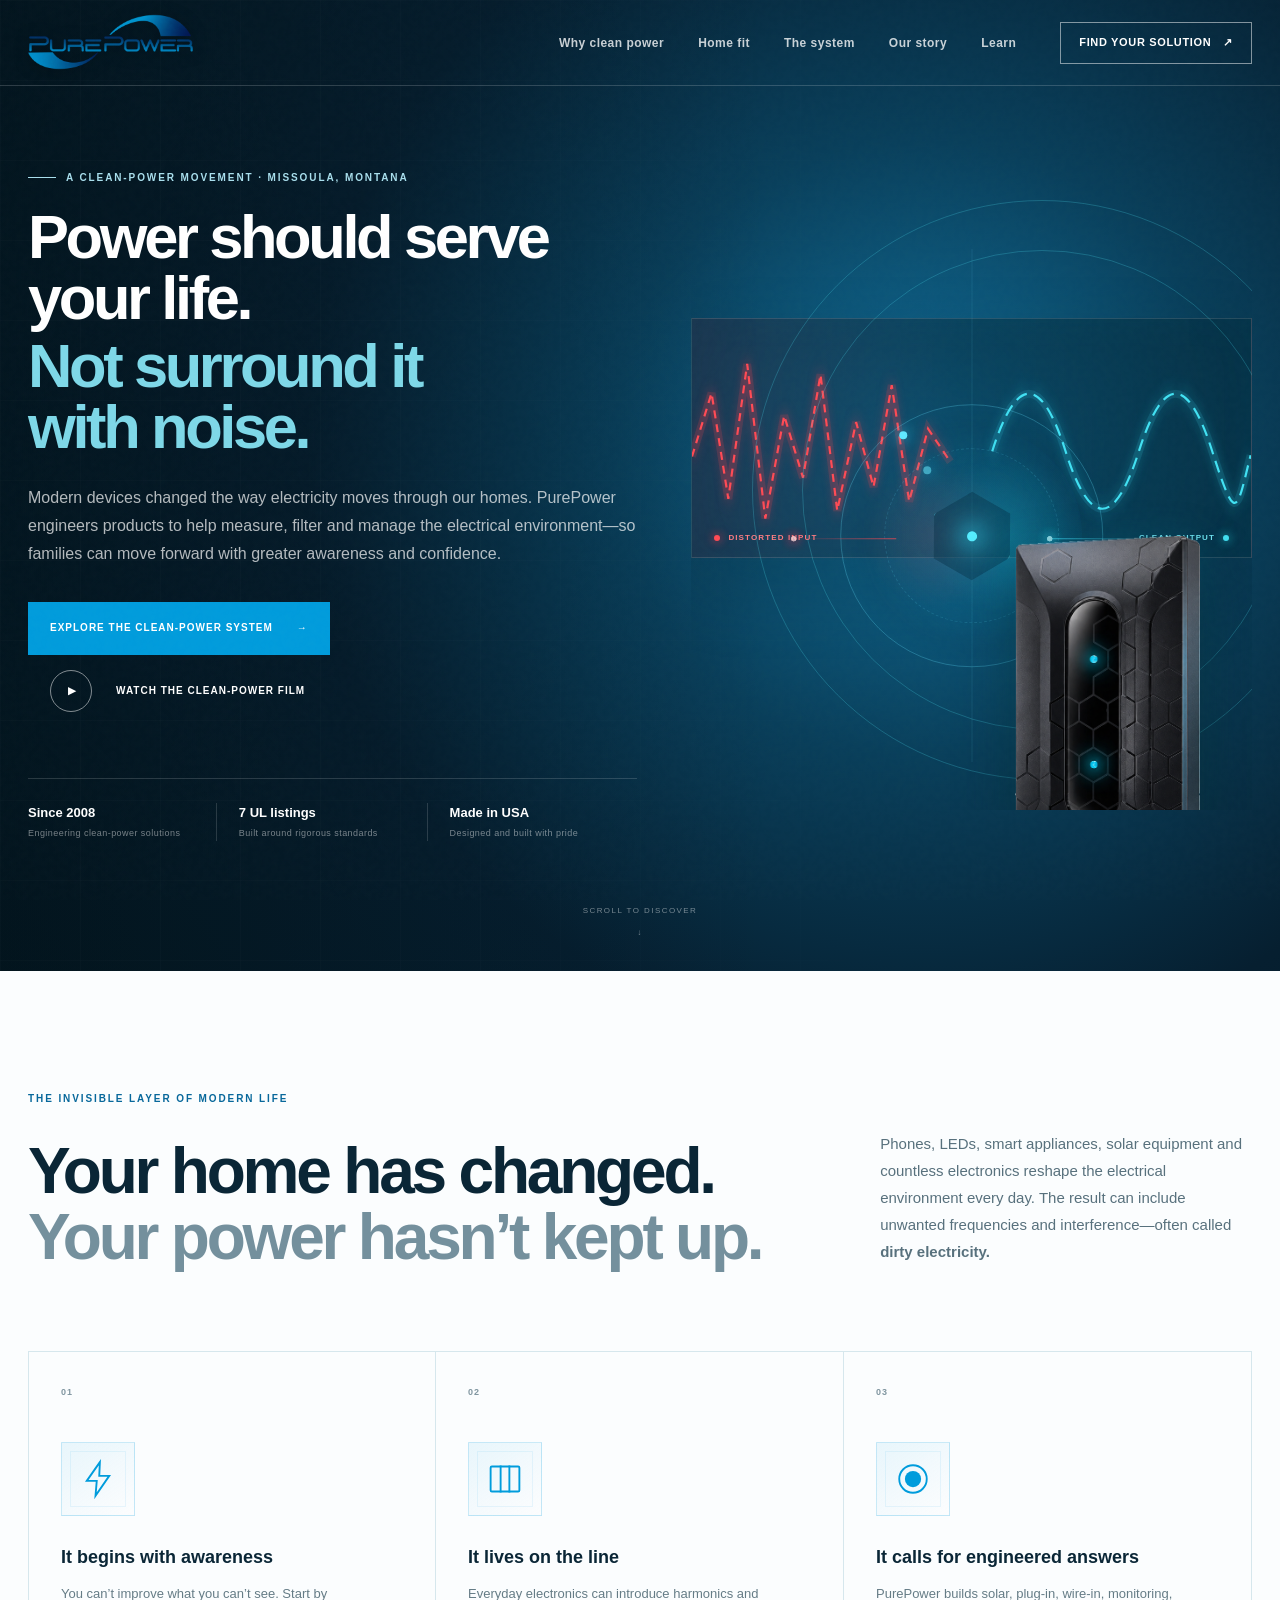
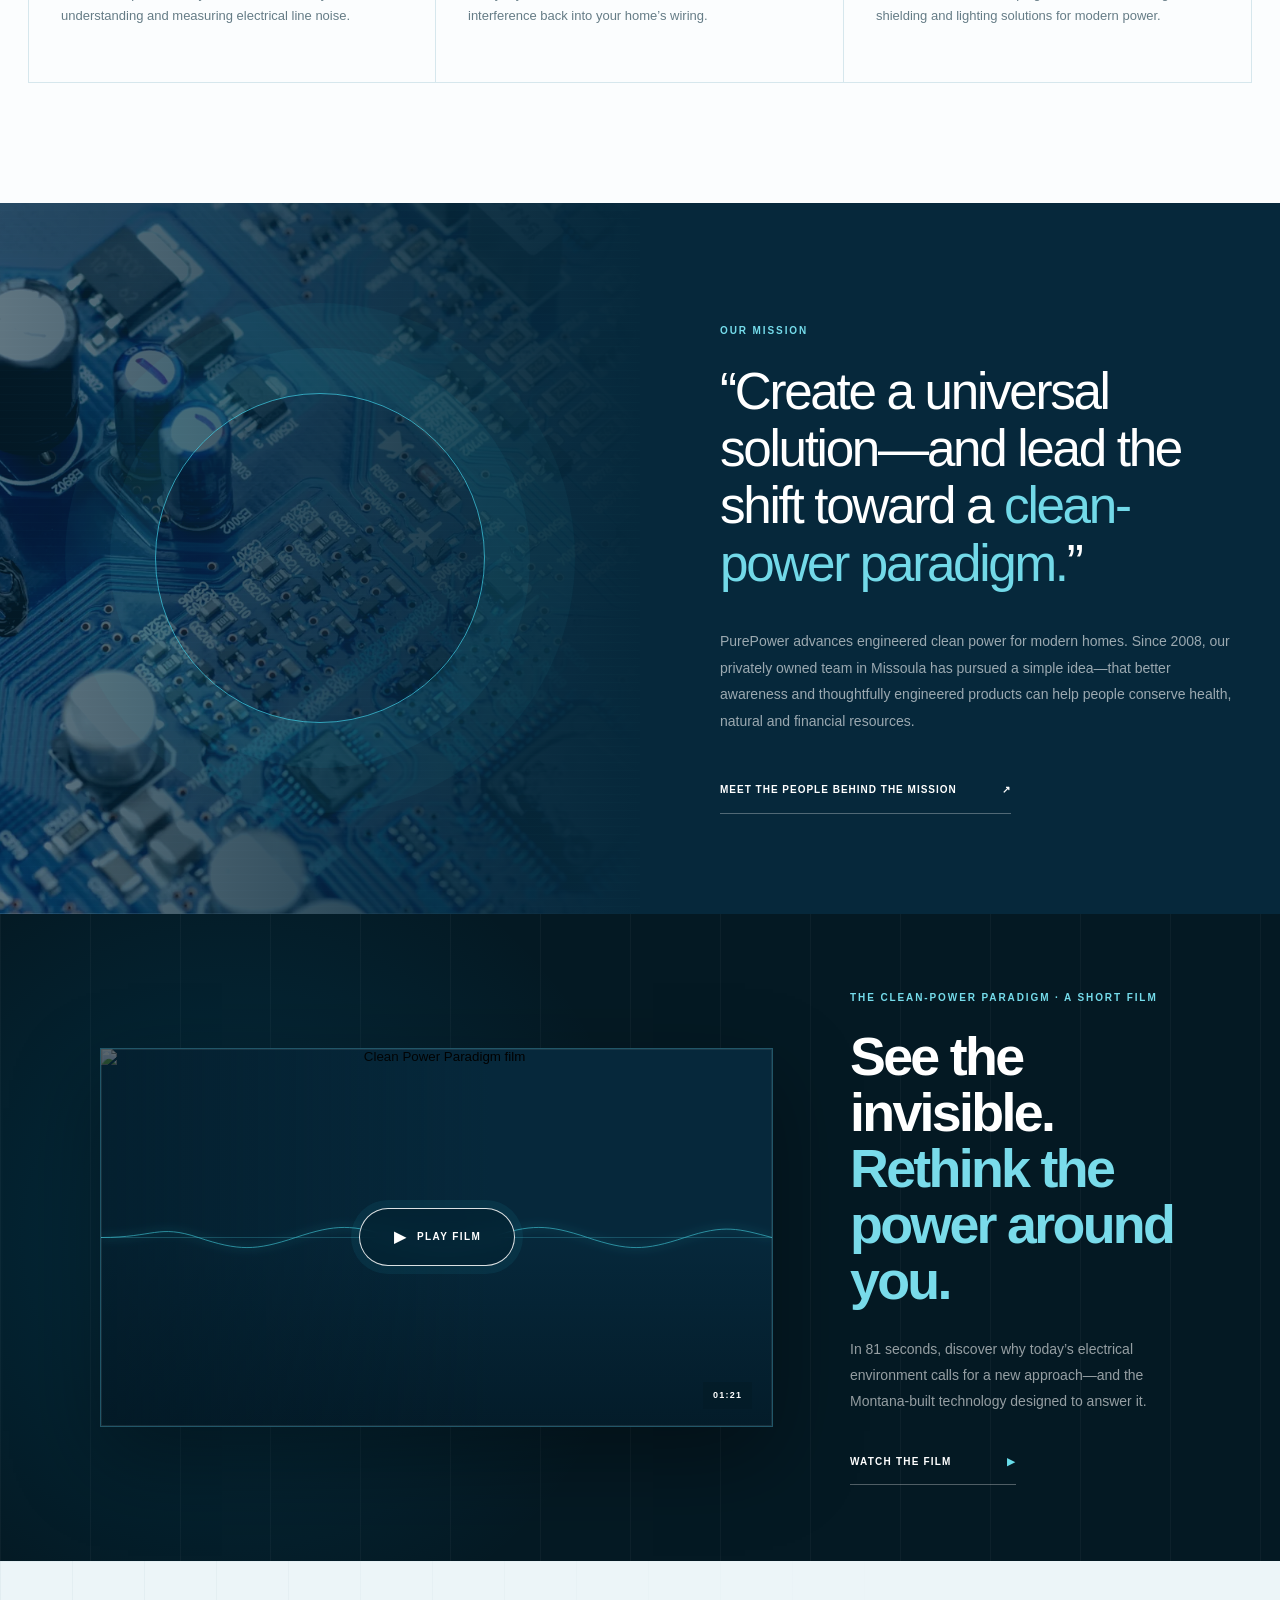
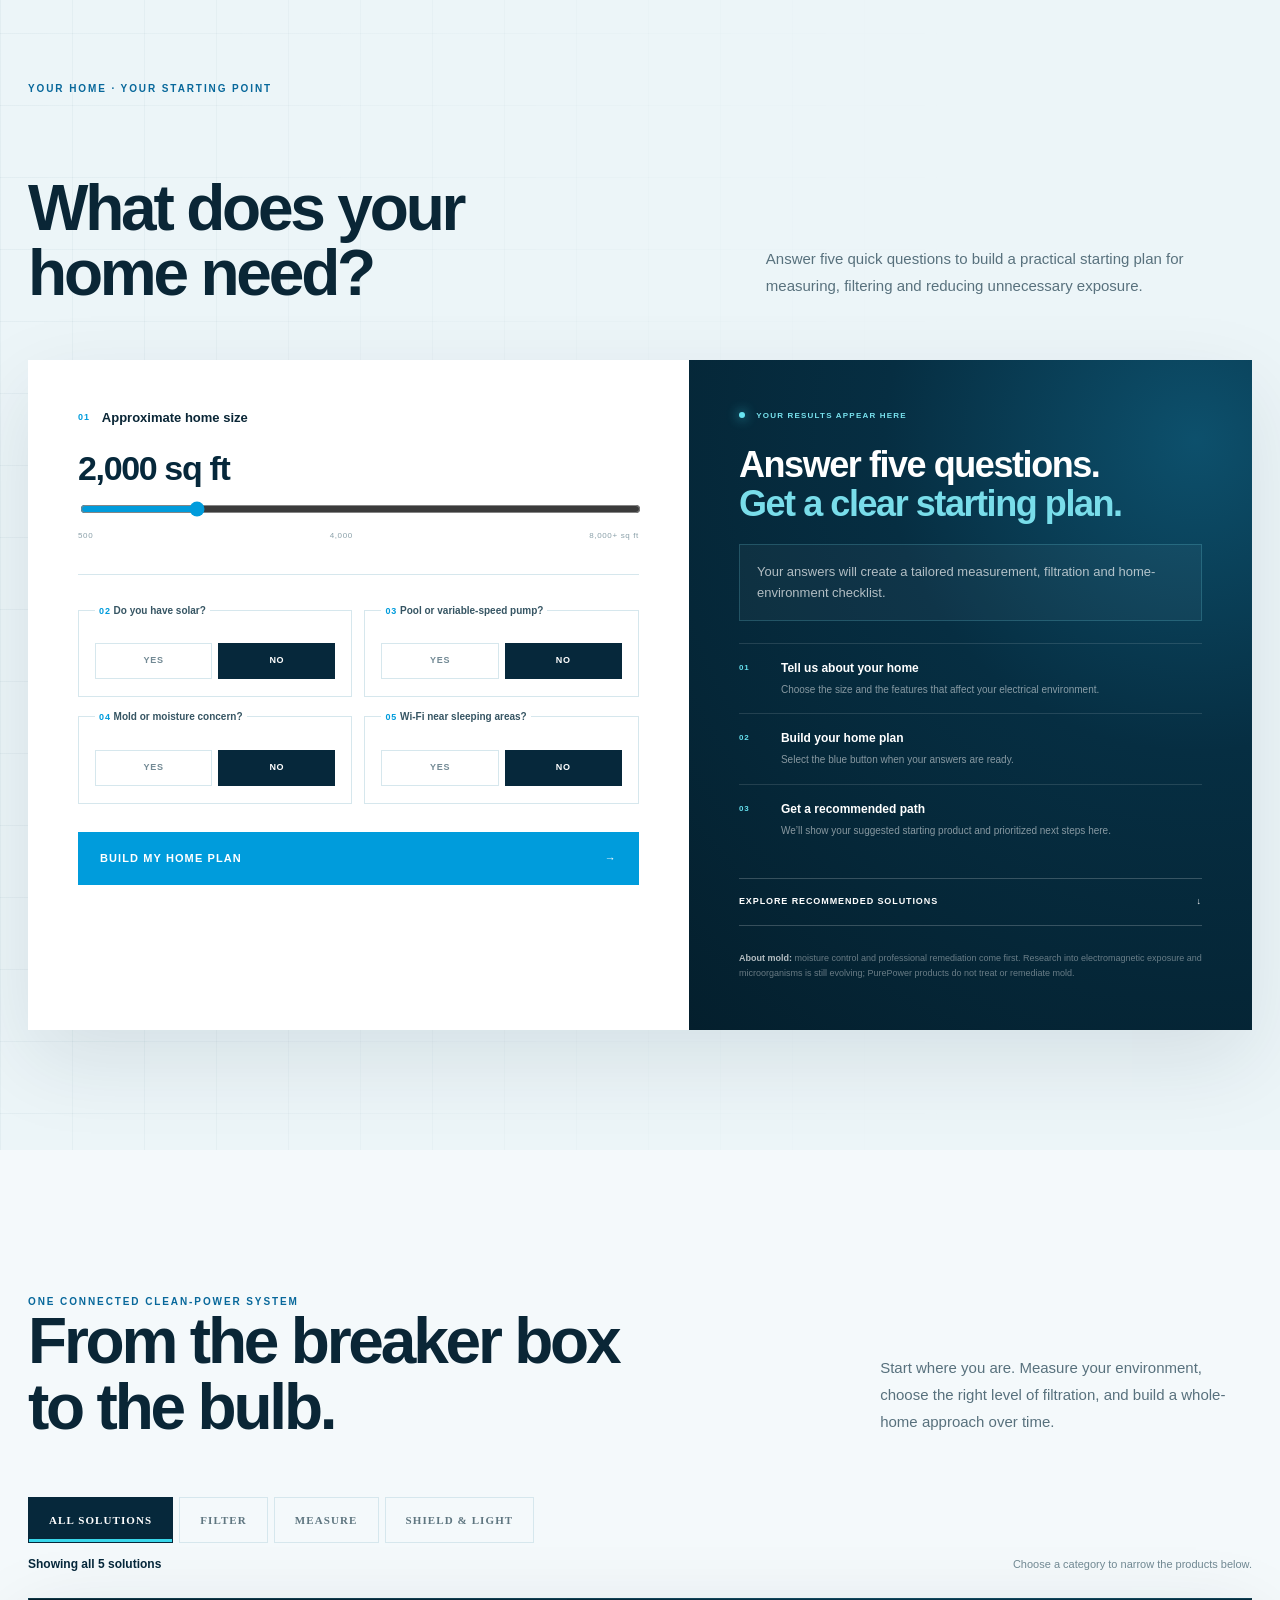
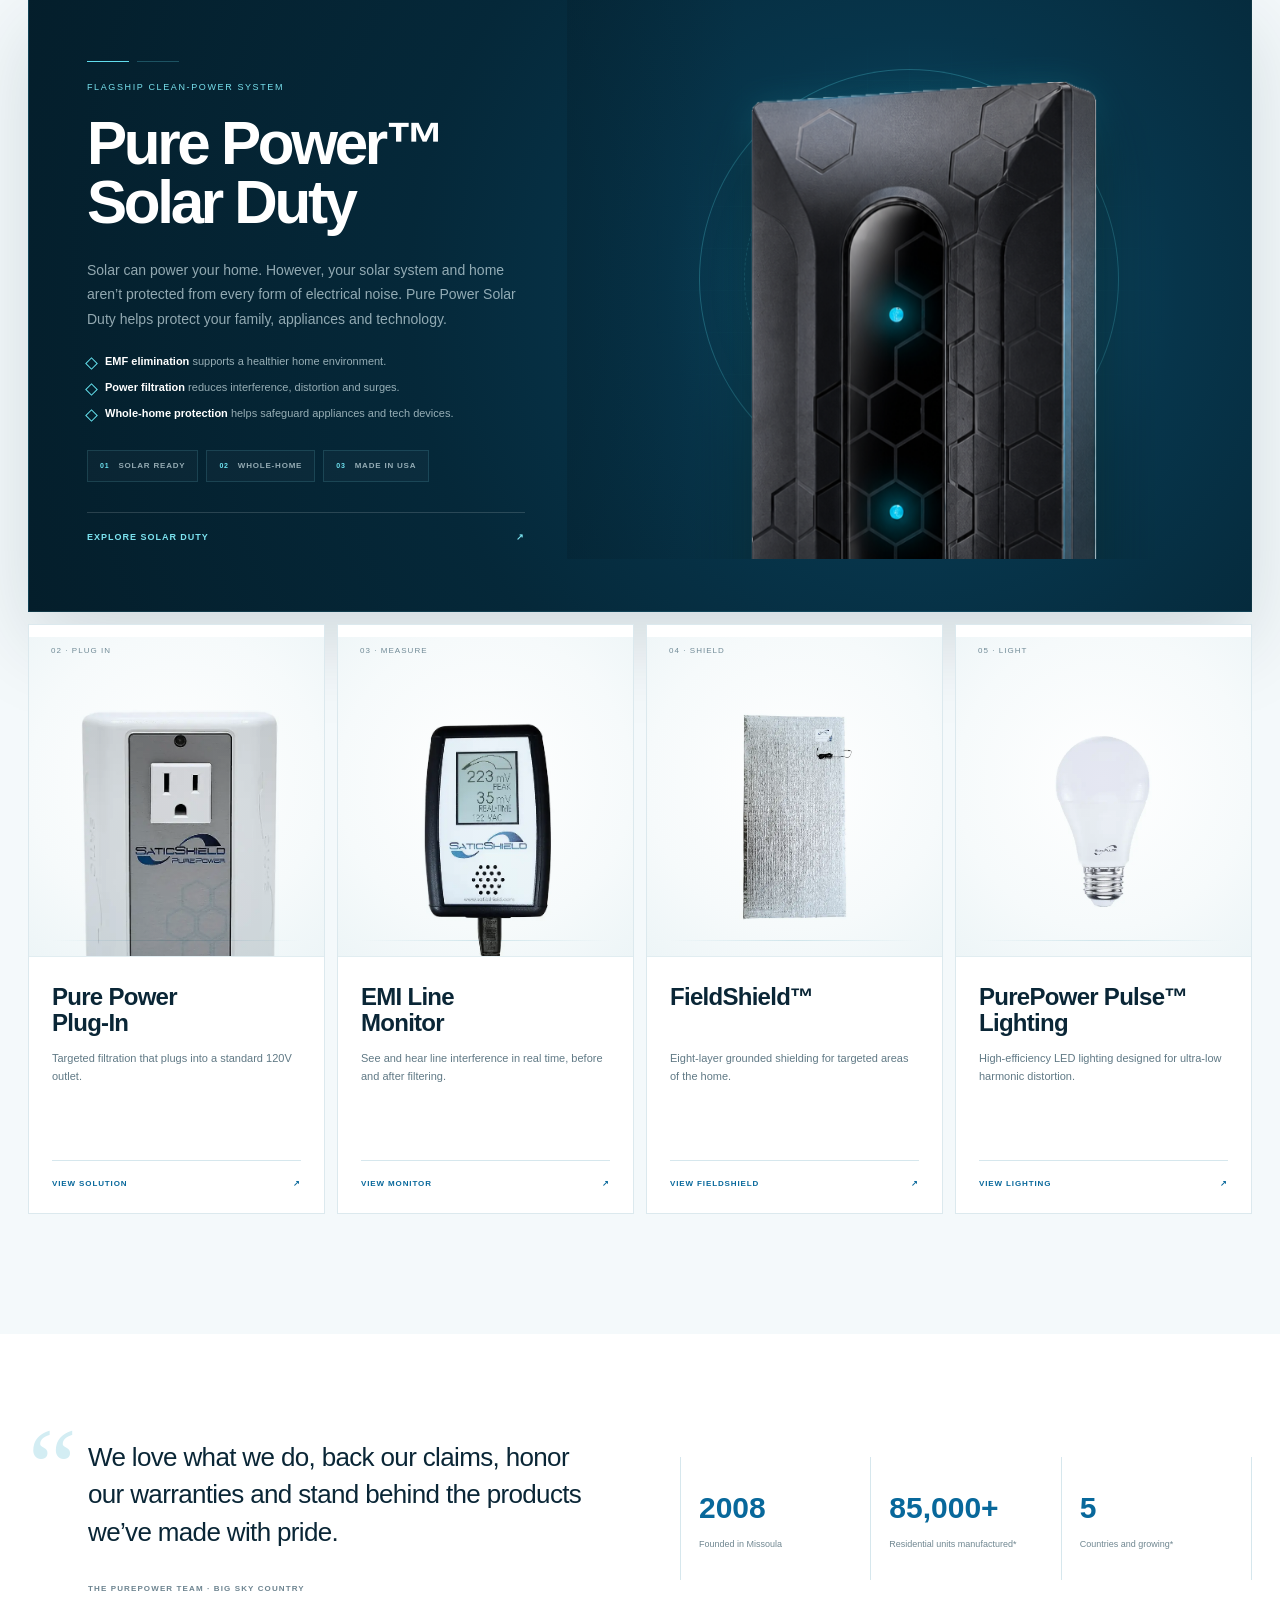
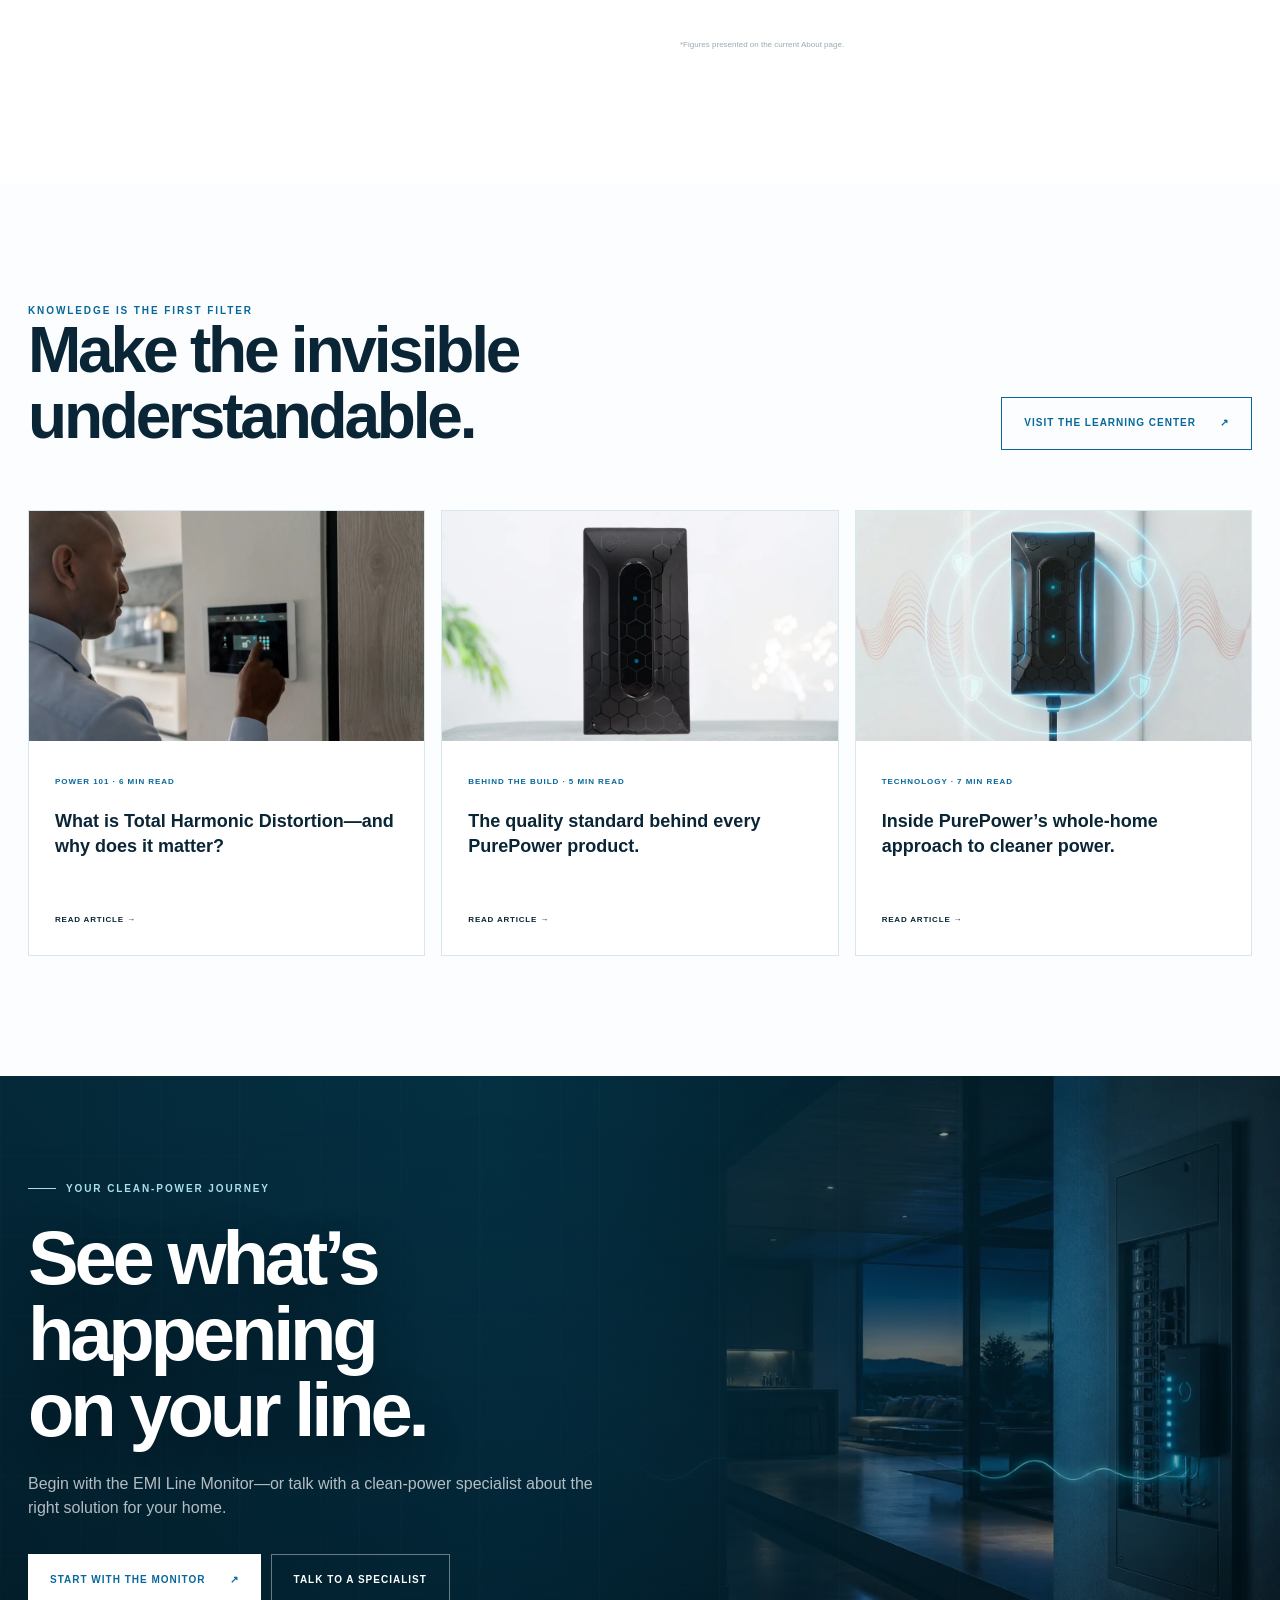
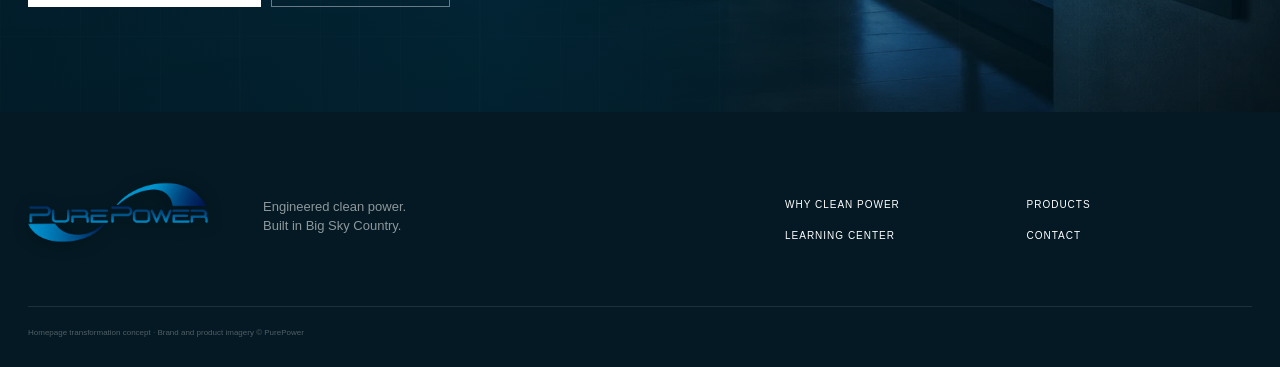
==== commit 60aebafb: "Refine PurePower product cards" ====
--- a/purepower/index.html
+++ b/purepower/index.html
@@ -7,7 +7,7 @@
   <title>PurePower — Clean Power for Modern Life</title>
   <link rel="stylesheet" href="styles.css" />
   <link rel="stylesheet" href="mobile.css" />
-  <link rel="stylesheet" href="premium.css?v=product-cards-1" />
+  <link rel="stylesheet" href="premium.css?v=outcomes-1" />
 </head>
 <body>
   <div class="noise"></div>
@@ -118,12 +118,13 @@
           <button class="button assessment-button" type="submit">Build my home plan <span>→</span></button>
         </form>
         <aside class="home-plan" id="home-plan" aria-live="polite">
-          <div class="plan-status"><i></i> PERSONALIZED STARTING PLAN</div>
-          <h3>Measure first.<br><span>Then solve what’s there.</span></h3>
+          <div class="plan-status" id="plan-status"><i></i> YOUR RESULTS APPEAR HERE</div>
+          <h3 id="plan-title">Answer five questions.<br><span>Get a clear starting plan.</span></h3>
+          <div class="plan-summary" id="plan-summary">Your answers will create a tailored measurement, filtration and home-environment checklist.</div>
           <div class="plan-items" id="plan-items">
-            <article><b>01</b><div><strong>Start with visibility</strong><p>Use an EMI Line Monitor to establish a baseline before choosing filtration.</p></div></article>
-            <article><b>02</b><div><strong>Build room by room</strong><p>Begin with high-use rooms and sleeping areas, then expand as needed.</p></div></article>
-            <article><b>03</b><div><strong>Create distance at night</strong><p>Keep Wi-Fi equipment away from bedrooms when practical.</p></div></article>
+            <article><b>01</b><div><strong>Tell us about your home</strong><p>Choose the size and the features that affect your electrical environment.</p></div></article>
+            <article><b>02</b><div><strong>Build your home plan</strong><p>Select the blue button when your answers are ready.</p></div></article>
+            <article><b>03</b><div><strong>Get a recommended path</strong><p>We’ll show your suggested starting product and prioritized next steps here.</p></div></article>
           </div>
           <a class="plan-cta" href="#system">Explore recommended solutions <span>↓</span></a>
           <p class="evidence-note"><b>About mold:</b> moisture control and professional remediation come first. Research into electromagnetic exposure and microorganisms is still evolving; PurePower products do not treat or remediate mold.</p>
@@ -136,7 +137,8 @@
         <div><div class="section-kicker">ONE CONNECTED CLEAN-POWER SYSTEM</div><h2>From the breaker box<br>to the bulb.</h2></div>
         <p>Start where you are. Measure your environment, choose the right level of filtration, and build a whole-home approach over time.</p>
       </div>
-      <div class="product-tabs" role="tablist"><button class="active" data-filter="all">All solutions</button><button data-filter="filter">Filter</button><button data-filter="measure">Measure</button><button data-filter="shield">Shield & light</button></div>
+      <div class="product-tabs" role="tablist" aria-label="Filter PurePower solutions"><button class="active" data-filter="all" aria-selected="true">All solutions</button><button data-filter="filter" aria-selected="false">Filter</button><button data-filter="measure" aria-selected="false">Measure</button><button data-filter="shield" aria-selected="false">Shield & light</button></div>
+      <div class="product-filter-feedback" aria-live="polite"><strong id="filter-status">Showing all 5 solutions</strong><span>Choose a category to narrow the products below.</span></div>
       <div class="products">
         <article class="product-card featured reveal" data-kind="filter"><div class="product-number">01 · WHOLE HOME</div><div class="product-image"><span class="halo"></span><span class="product-orbit" aria-hidden="true"></span><img loading="lazy" decoding="async" src="assets/power-perfect-3d-v4.webp" alt="Pure Power Solar Duty dimensional product view" /></div><div class="product-copy"><div class="label">FLAGSHIP CLEAN-POWER SYSTEM</div><h3>Pure Power™<br>Solar Duty</h3><p>Solar can power your home. However, your solar system and home aren’t protected from every form of electrical noise. Pure Power Solar Duty helps protect your family, appliances and technology.</p><div class="benefit-list"><span><b>EMF elimination</b> supports a healthier home environment.</span><span><b>Power filtration</b> reduces interference, distortion and surges.</span><span><b>Whole-home protection</b> helps safeguard appliances and tech devices.</span></div><div class="product-meta" aria-label="Product highlights"><span><b>01</b> Solar ready</span><span><b>02</b> Whole-home</span><span><b>03</b> Made in USA</span></div><a href="https://www.saticusa.com/shop/GEN-III-Power-Perfect-Super-Duty-p717751875" target="_blank" rel="noopener">Explore Solar Duty <span>↗</span></a></div></article>
         <article class="product-card reveal" data-kind="filter"><div class="product-number">02 · PLUG IN</div><div class="product-image"><img loading="lazy" decoding="async" src="assets/pure-power-product.webp" alt="Pure Power Plug-In" /></div><div class="product-copy"><h3>Pure Power<br>Plug-In</h3><p>Targeted filtration that plugs into a standard 120V outlet.</p><a href="https://www.saticusa.com/shop/Satic-Pure-Power-Plug-In-p728171509" target="_blank" rel="noopener">View solution <span>↗</span></a></div></article>
@@ -169,6 +171,6 @@
   <footer><img loading="lazy" decoding="async" src="assets/purepower-logo.webp" alt="PurePower" width="1000" height="334" /><p>Engineered clean power.<br>Built in Big Sky Country.</p><div><a href="#why">Why clean power</a><a href="#system">Products</a><a href="#learn">Learning center</a><a href="https://www.saticshield.com/contact" target="_blank">Contact</a></div><small>Homepage transformation concept · Brand and product imagery © PurePower</small></footer>
 
   <dialog class="video-modal" aria-labelledby="video-title"><button class="modal-close" aria-label="Close video">×</button><div class="video-frame"><video controls playsinline preload="none" poster="https://static.wixstatic.com/media/6c68e2_b4c76b6b487c4834a1d2d22287bc7919f002.jpg" data-src="assets/clean-power-paradigm.mp4"><p>Your browser cannot play this video.</p></video></div><div class="modal-copy"><span>01:21 · PUREPOWER FILM</span><h3 id="video-title">Clean Power Paradigm</h3><p>A concise introduction to the unseen electrical environment—and PurePower’s vision for cleaner power in modern homes.</p></div></dialog>
-  <script src="script.js?v=home-fit-2"></script>
+  <script src="script.js?v=outcomes-1"></script>
 </body>
 </html>
--- a/purepower/premium.css
+++ b/purepower/premium.css
@@ -69,6 +69,17 @@
  .product-copy a{font-size:9px;margin-top:18px;padding-bottom:2px}
  .product-image,.featured .product-image{width:100%;height:245px}
 }
+
+/* Clearer assessment outcome and functional product filters */
+.size-question label{font-size:15px}.home-questions legend{font-size:12px}.choice-pair b{font-size:11px}.assessment-button{font-size:11px}
+.home-plan{scroll-margin-top:96px}.plan-status{font-size:10.5px}.home-plan h3{font-size:40px}.plan-summary{margin:-10px 0 22px;padding:16px 17px;border:1px solid rgba(115,225,239,.2);background:rgba(255,255,255,.035);color:rgba(255,255,255,.68);font-size:13px;line-height:1.65}.plan-summary b,.plan-summary strong,.plan-summary small{display:block}.plan-summary b{margin-bottom:5px;color:#72e1ee;font-size:9px;letter-spacing:.14em;text-transform:uppercase}.plan-summary strong{color:#fff;font-size:15px}.plan-summary small{margin-top:6px;color:rgba(255,255,255,.56);font-size:11px}.plan-items strong{font-size:15px}.plan-items p{font-size:13px;line-height:1.7;color:rgba(255,255,255,.62)}.plan-items article>b{font-size:10px}.evidence-note{font-size:11.5px;color:rgba(255,255,255,.5)}
+.home-plan.is-ready{animation:plan-ready .7s ease both;box-shadow:inset 5px 0 0 #4ee0ef,0 0 0 1px rgba(78,224,239,.12)}
+@keyframes plan-ready{0%{filter:brightness(1);transform:translateY(0)}35%{filter:brightness(1.16);transform:translateY(-3px)}100%{filter:brightness(1);transform:none}}
+.product-tabs{margin-bottom:12px}.product-tabs button{min-height:46px;padding:12px 20px;font-size:11px;transition:background .2s,color .2s,transform .2s}.product-tabs button:hover{transform:translateY(-2px);border-color:#8ec7d8}.product-tabs button.active{box-shadow:inset 0 -3px 0 #39d7eb}
+.product-filter-feedback{display:flex;justify-content:space-between;align-items:center;gap:18px;margin:0 0 25px;color:#718993}.product-filter-feedback strong{color:var(--navy);font-size:12px}.product-filter-feedback span{font-size:11px}.product-card.hidden{display:none!important}
+.products.is-filtered{grid-template-columns:repeat(2,minmax(300px,420px));justify-content:start}
+@media(max-width:980px){.products.is-filtered{grid-template-columns:repeat(2,minmax(0,1fr))}}
+@media(max-width:650px){.size-question label{font-size:14px}.home-questions legend{font-size:12px}.choice-pair b{font-size:11px}.home-plan h3{font-size:34px}.plan-summary{margin-top:-5px}.plan-items strong{font-size:14px}.plan-items p{font-size:12.5px}.evidence-note{font-size:10.5px}.product-tabs button{min-height:45px;font-size:10px}.product-filter-feedback{display:block;margin-bottom:20px}.product-filter-feedback strong,.product-filter-feedback span{display:block}.product-filter-feedback span{margin-top:5px;line-height:1.5}.products.is-filtered{grid-template-columns:minmax(0,1fr)}}
 /* Hero clean-power engine illustration */
 .hero-visual{overflow:hidden;isolation:isolate}.hero-visual:after{content:"";position:absolute;inset:8% 4%;z-index:1;pointer-events:none;background:radial-gradient(circle at 50% 56%,rgba(38,224,255,.13),transparent 28%),linear-gradient(90deg,transparent 49.85%,rgba(108,227,255,.15) 50%,transparent 50.15%)}
 .hero-product{left:50%!important;right:auto!important;top:55%!important;z-index:6!important;width:min(46%,420px)!important;height:auto!important;max-height:68%!important;object-fit:contain!important;filter:drop-shadow(0 28px 30px rgba(0,0,0,.44)) drop-shadow(0 0 18px rgba(25,219,255,.12));animation:productHover 5s ease-in-out infinite!important}
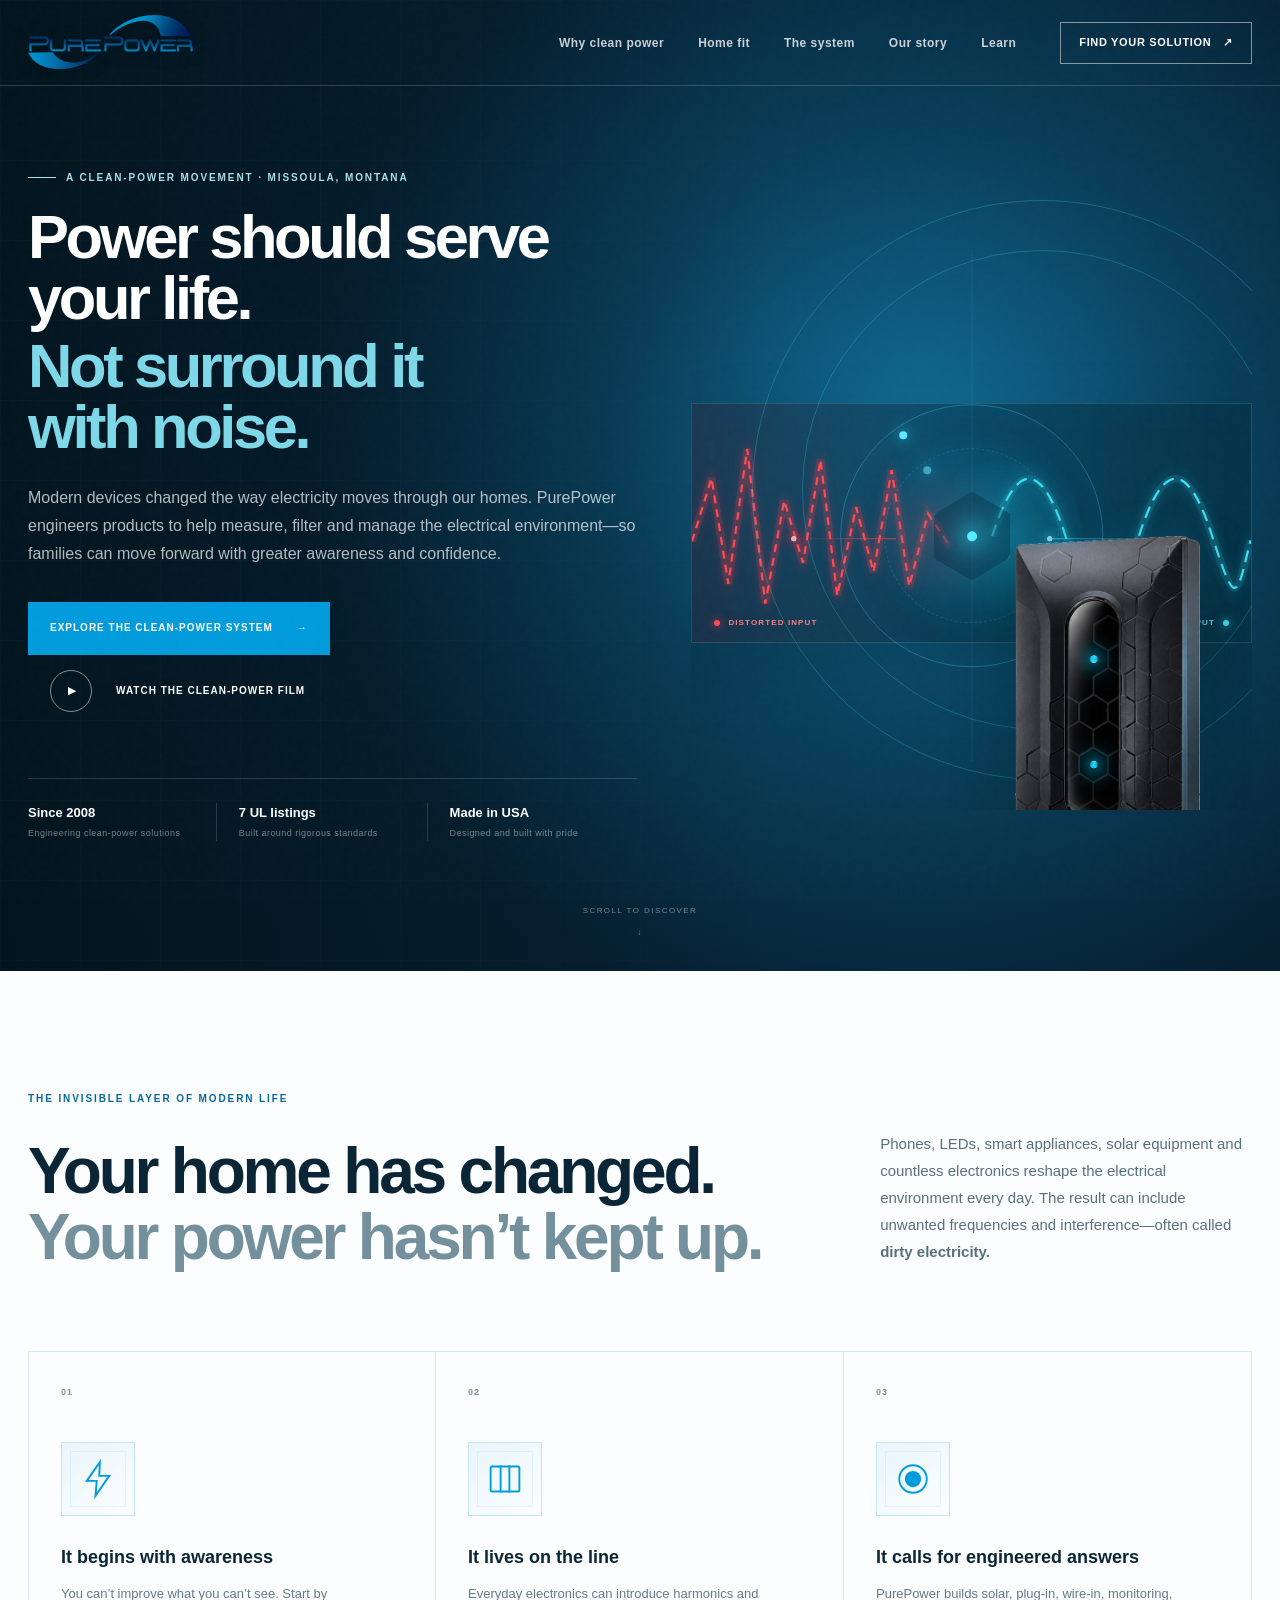
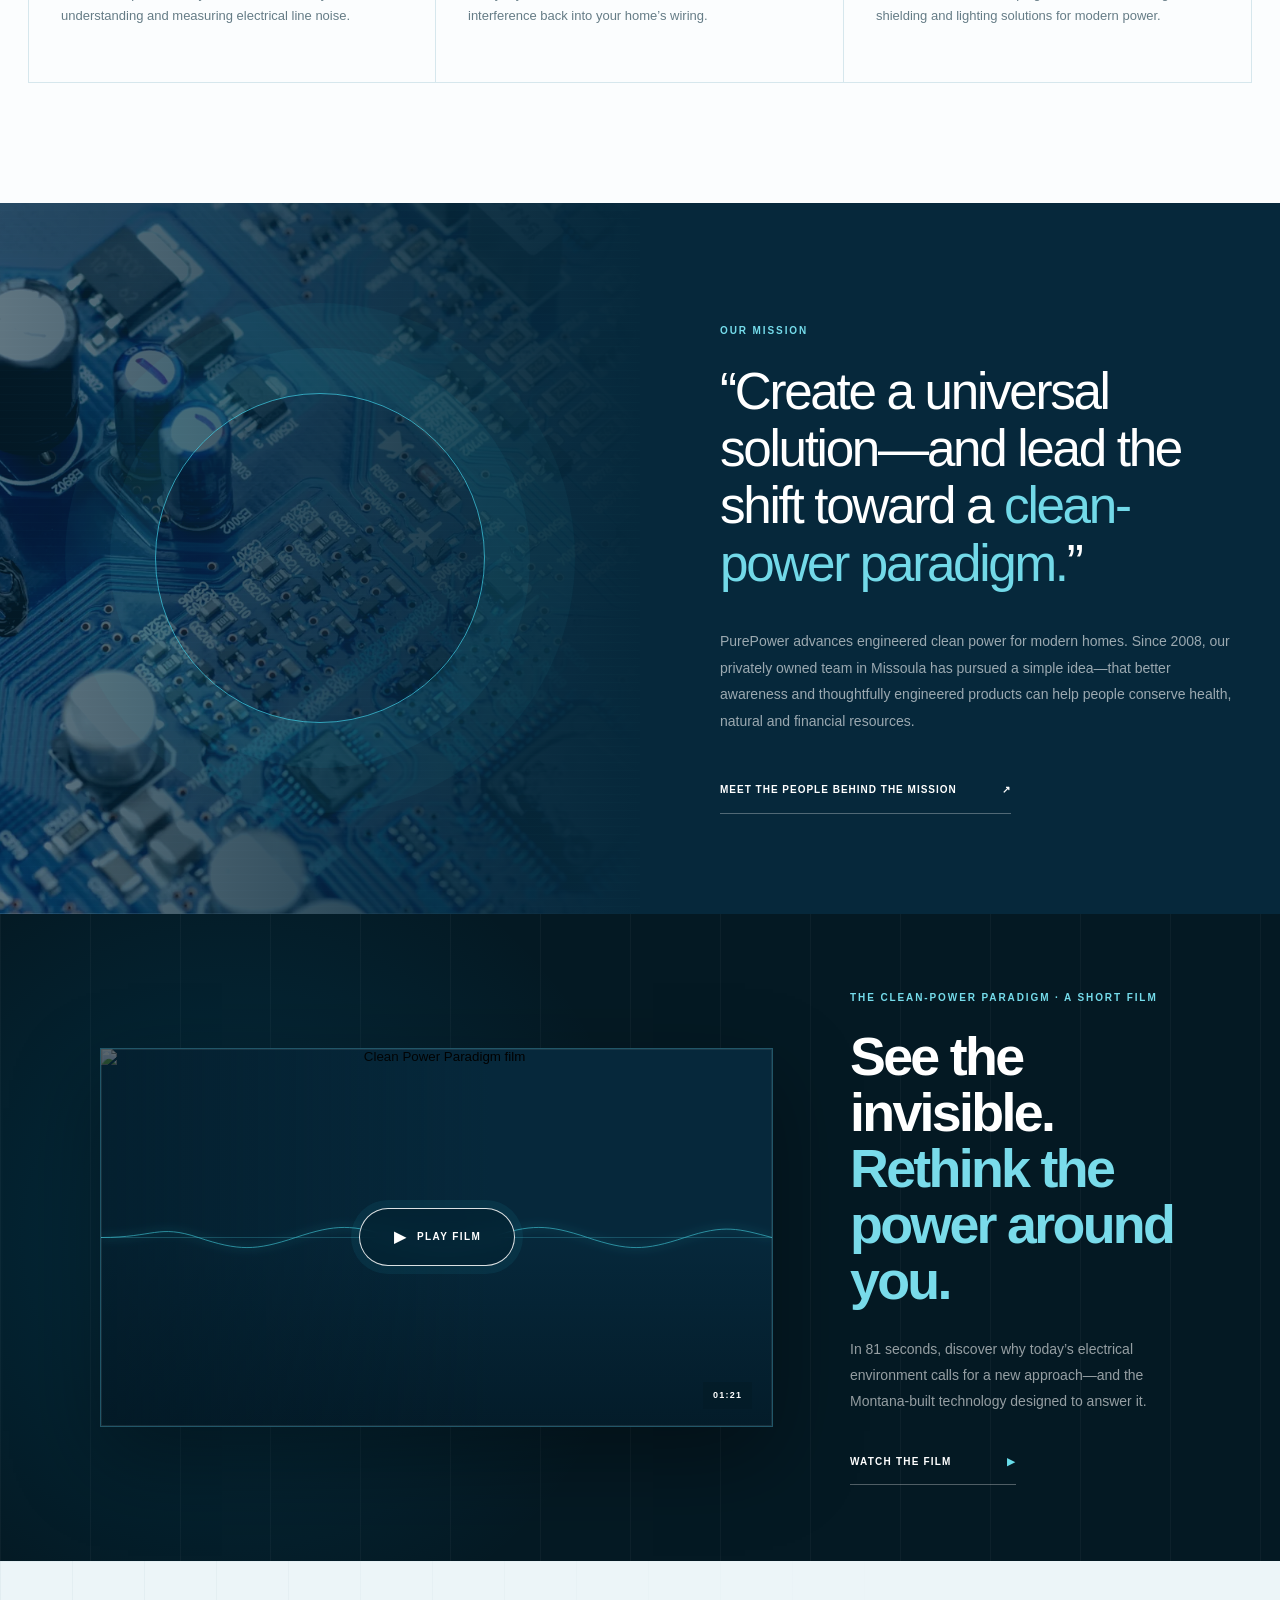
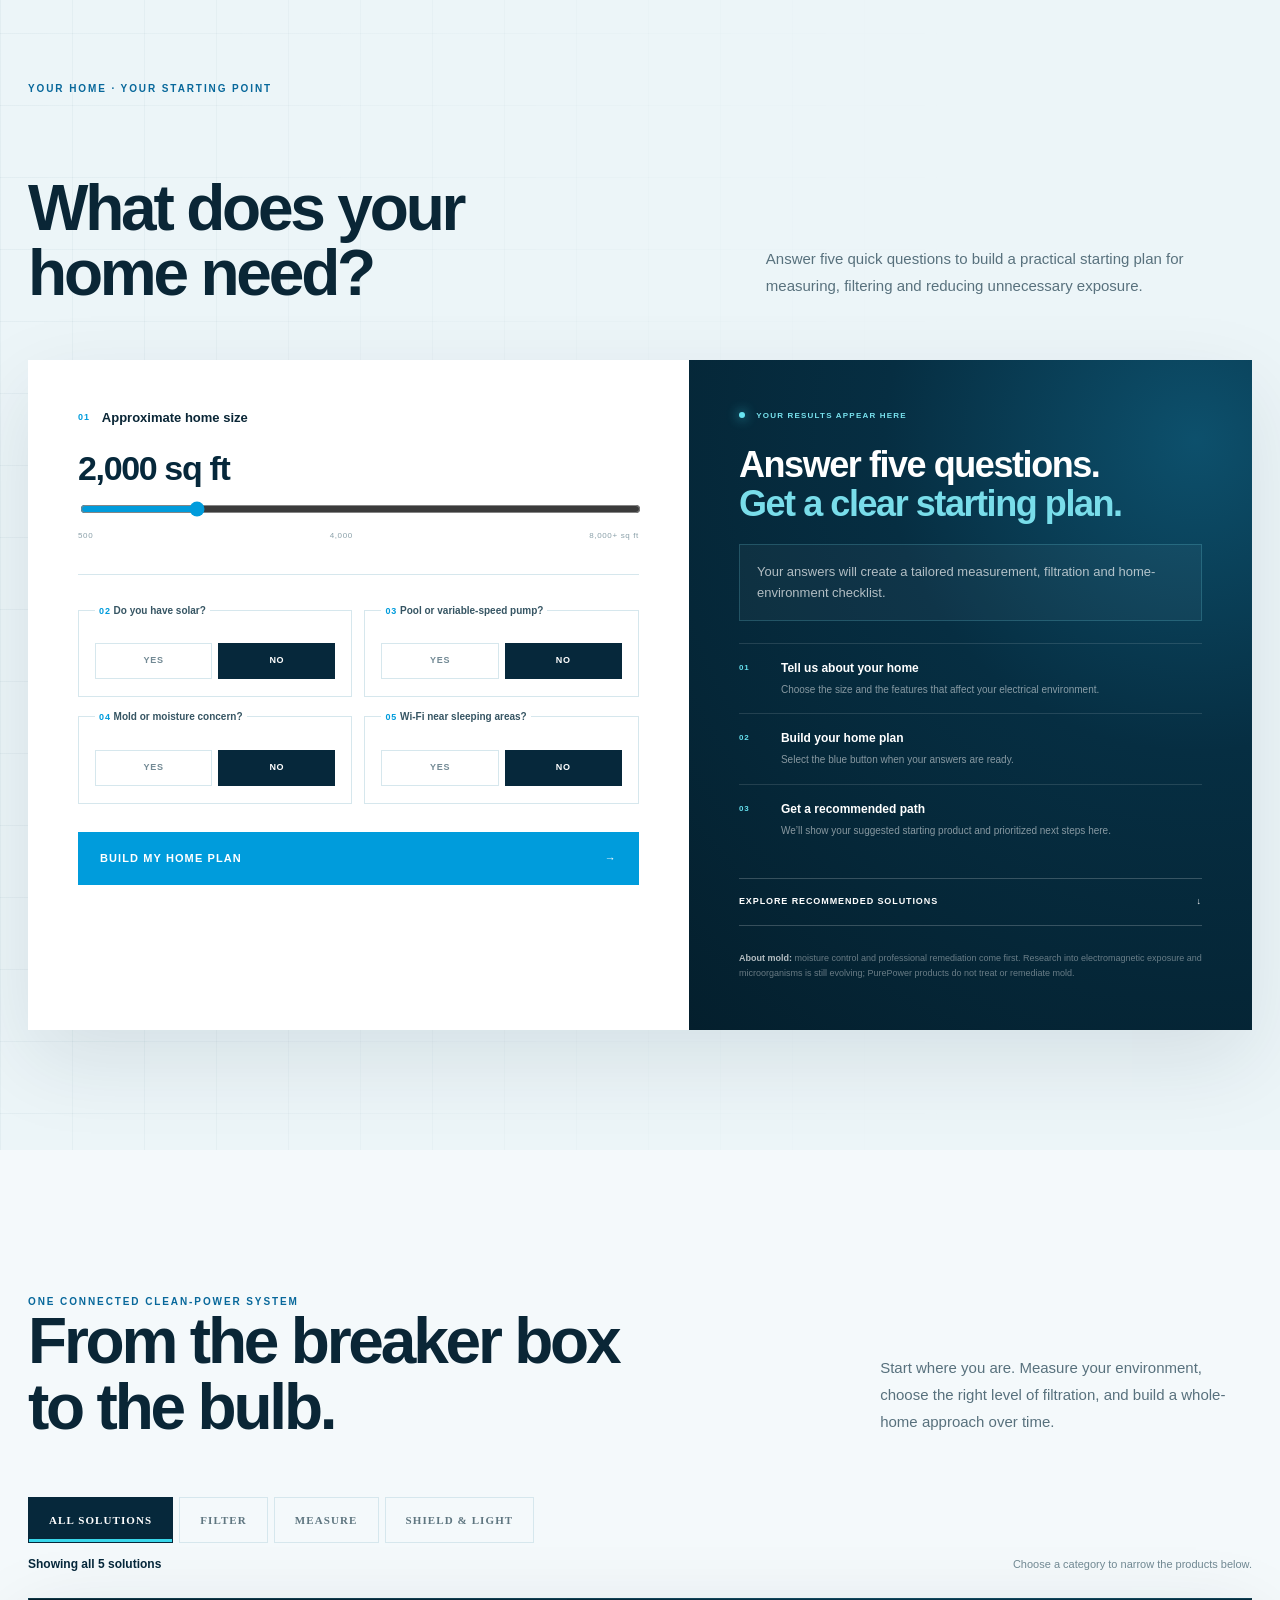
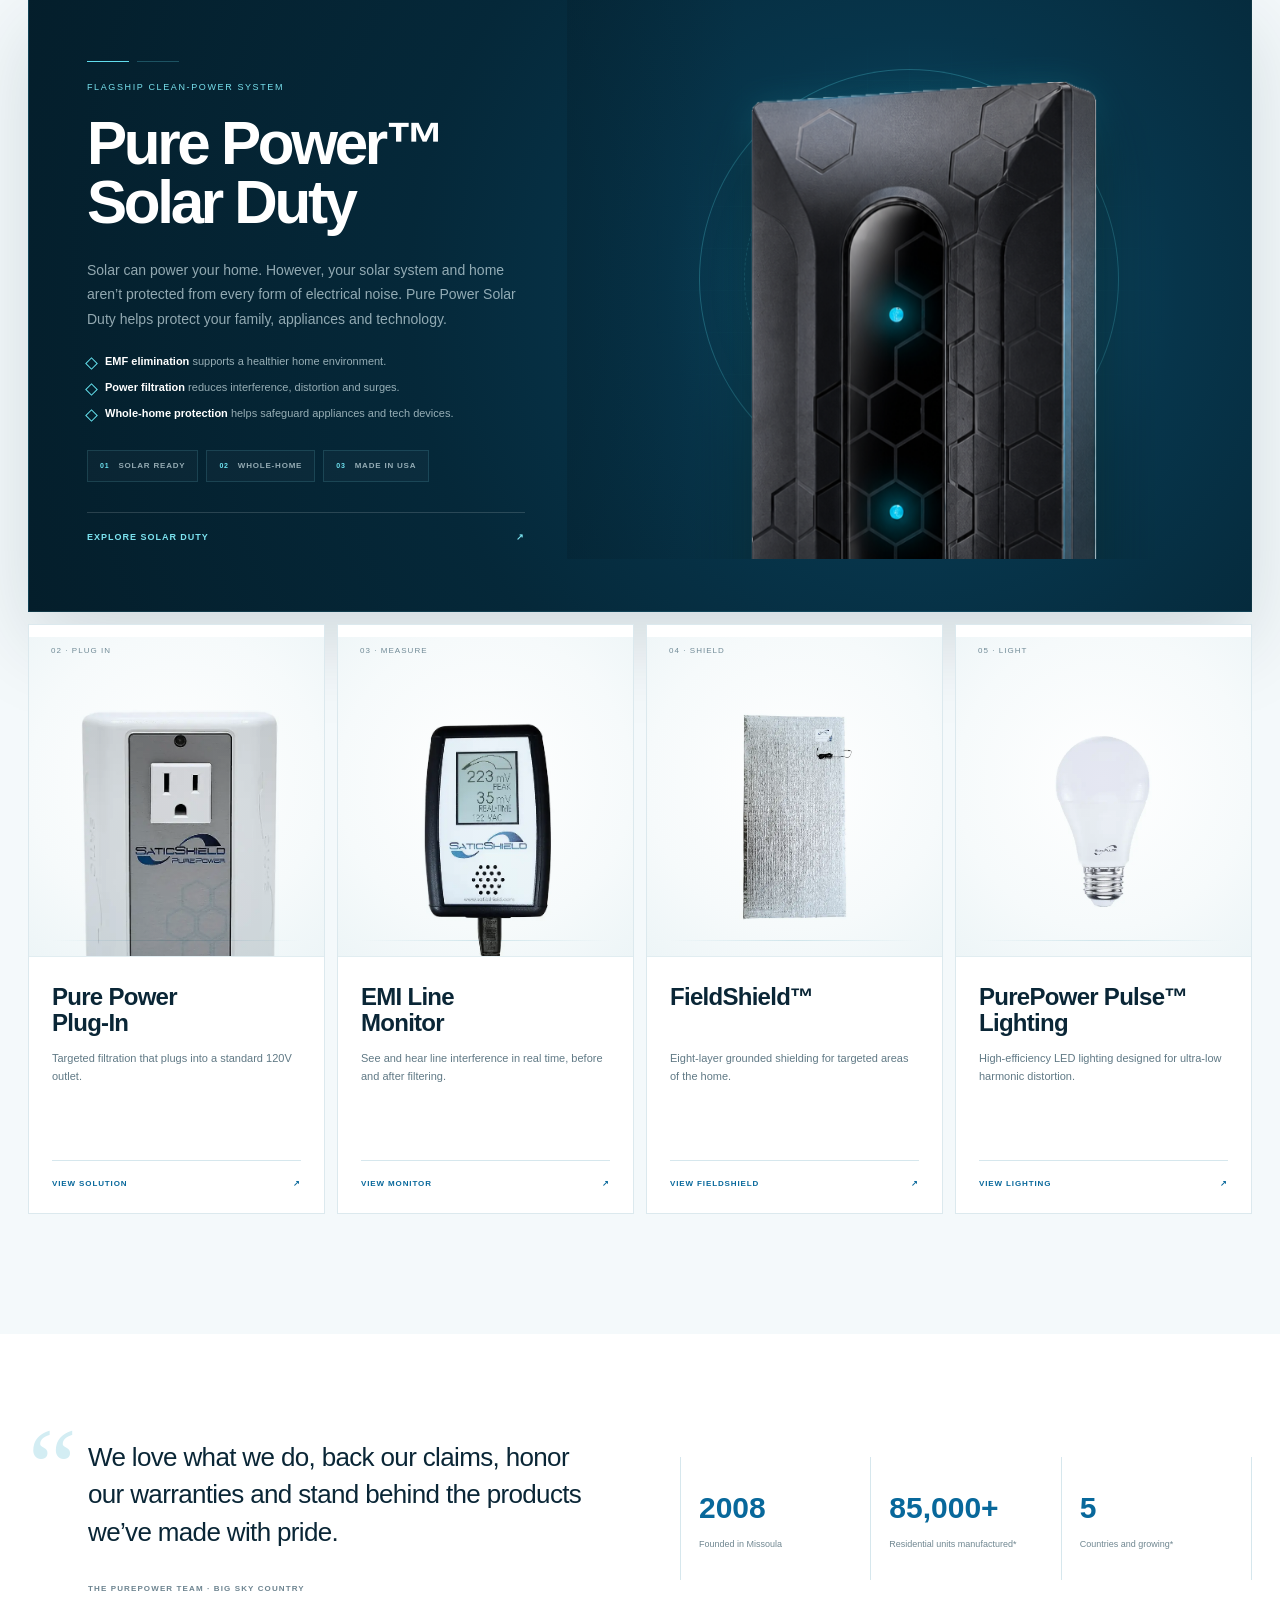
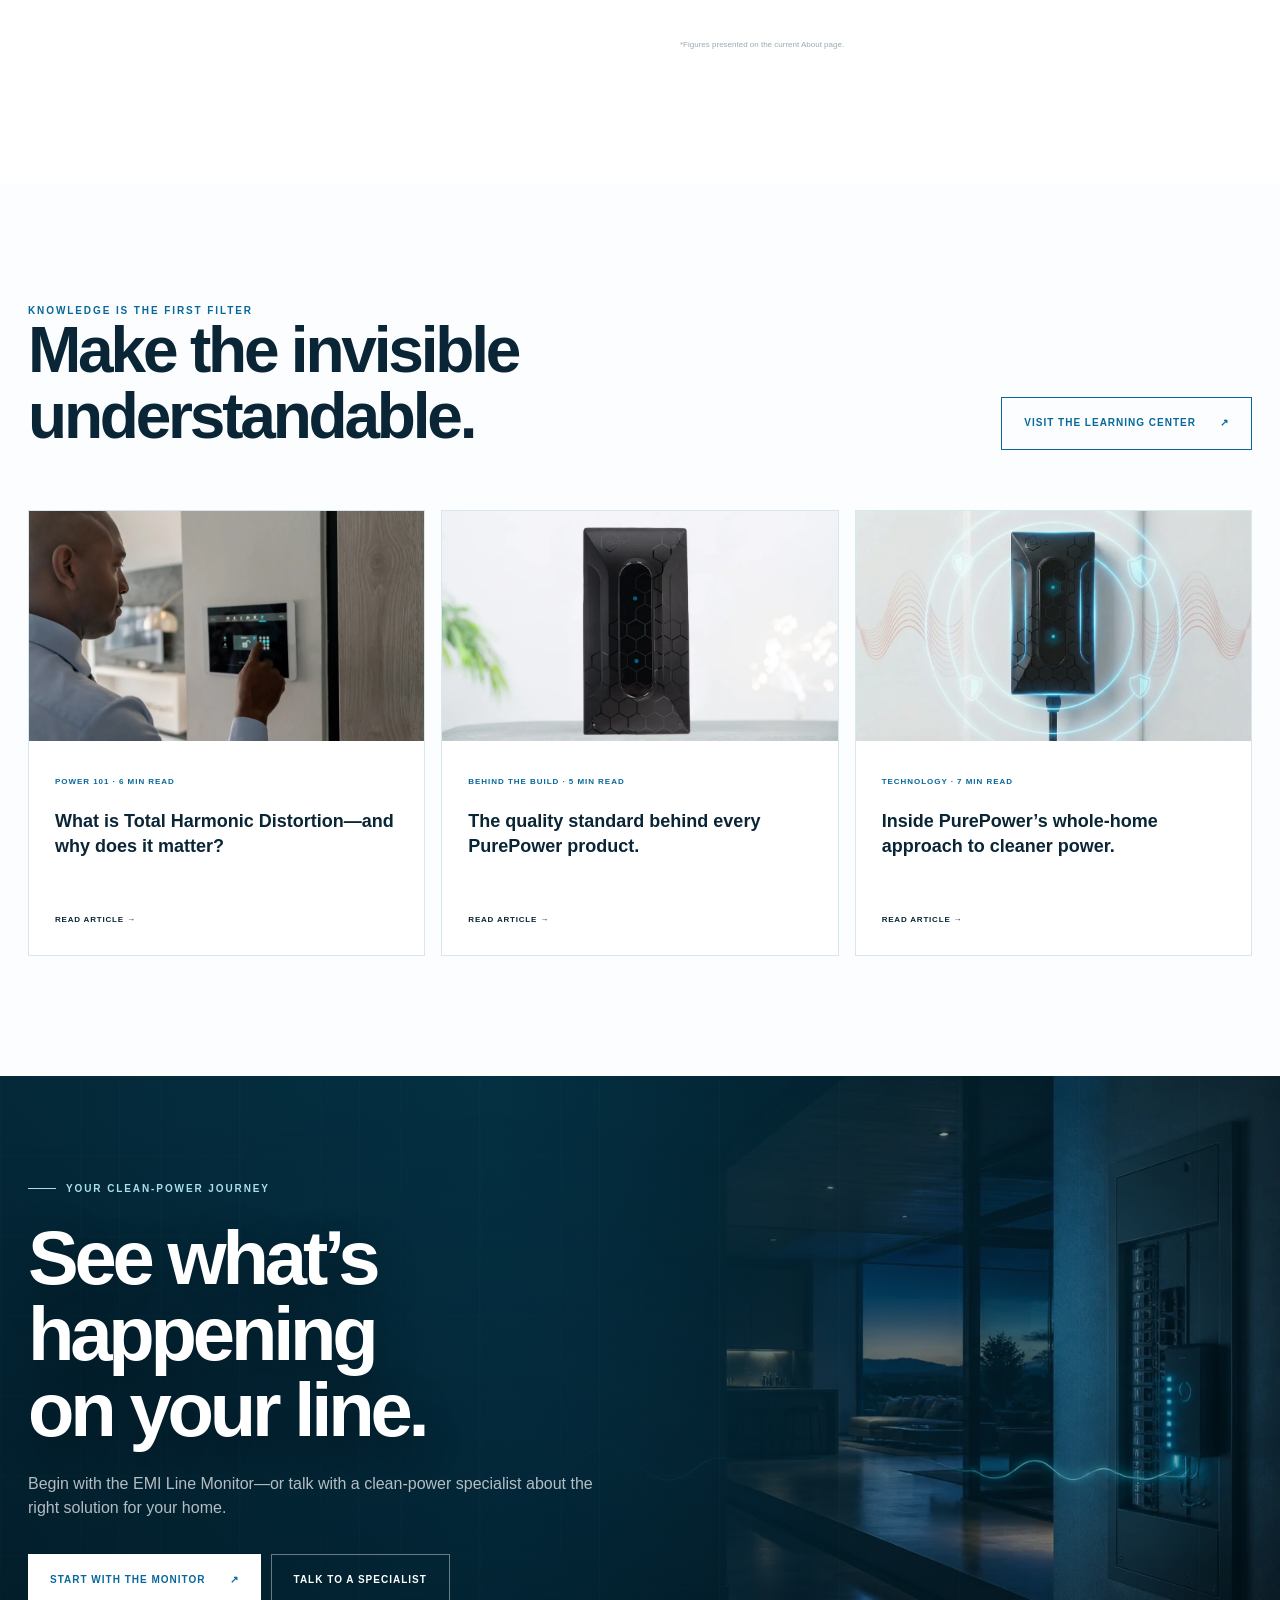
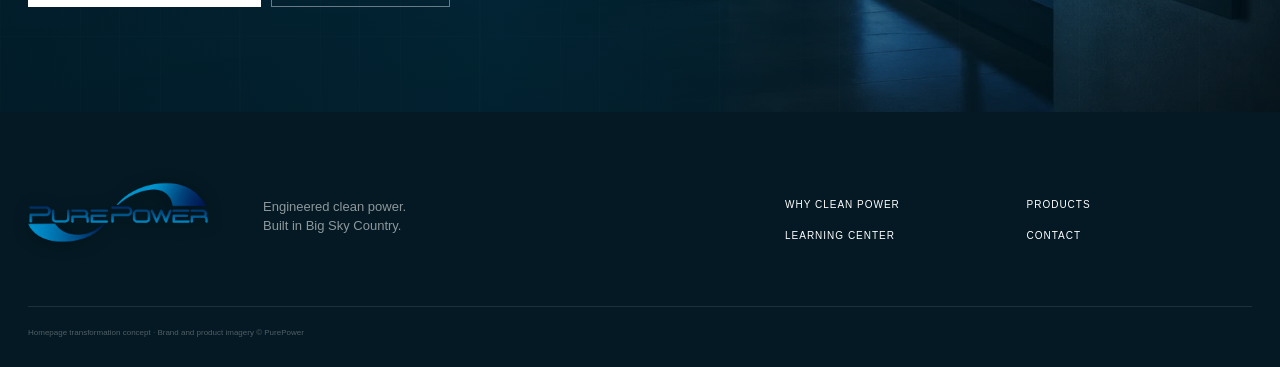
==== commit 90baf222: "Refine PurePower product cards" ====
--- a/purepower/index.html
+++ b/purepower/index.html
@@ -7,7 +7,7 @@
   <title>PurePower — Clean Power for Modern Life</title>
   <link rel="stylesheet" href="styles.css" />
   <link rel="stylesheet" href="mobile.css" />
-  <link rel="stylesheet" href="premium.css?v=outcomes-1" />
+  <link rel="stylesheet" href="premium.css?v=line-align-1" />
 </head>
 <body>
   <div class="noise"></div>
--- a/purepower/premium.css
+++ b/purepower/premium.css
@@ -80,6 +80,10 @@
 .products.is-filtered{grid-template-columns:repeat(2,minmax(300px,420px));justify-content:start}
 @media(max-width:980px){.products.is-filtered{grid-template-columns:repeat(2,minmax(0,1fr))}}
 @media(max-width:650px){.size-question label{font-size:14px}.home-questions legend{font-size:12px}.choice-pair b{font-size:11px}.home-plan h3{font-size:34px}.plan-summary{margin-top:-5px}.plan-items strong{font-size:14px}.plan-items p{font-size:12.5px}.evidence-note{font-size:10.5px}.product-tabs button{min-height:45px;font-size:10px}.product-filter-feedback{display:block;margin-bottom:20px}.product-filter-feedback strong,.product-filter-feedback span{display:block}.product-filter-feedback span{margin-top:5px;line-height:1.5}.products.is-filtered{grid-template-columns:minmax(0,1fr)}}
+
+/* Keep the before/after waveform centered through the device in every browser. */
+.hero-visual .signal-card{top:calc(55% - 133px)}
+@media(max-width:650px){.hero-visual .signal-card{top:calc(55% - 117px)}}
 /* Hero clean-power engine illustration */
 .hero-visual{overflow:hidden;isolation:isolate}.hero-visual:after{content:"";position:absolute;inset:8% 4%;z-index:1;pointer-events:none;background:radial-gradient(circle at 50% 56%,rgba(38,224,255,.13),transparent 28%),linear-gradient(90deg,transparent 49.85%,rgba(108,227,255,.15) 50%,transparent 50.15%)}
 .hero-product{left:50%!important;right:auto!important;top:55%!important;z-index:6!important;width:min(46%,420px)!important;height:auto!important;max-height:68%!important;object-fit:contain!important;filter:drop-shadow(0 28px 30px rgba(0,0,0,.44)) drop-shadow(0 0 18px rgba(25,219,255,.12));animation:productHover 5s ease-in-out infinite!important}
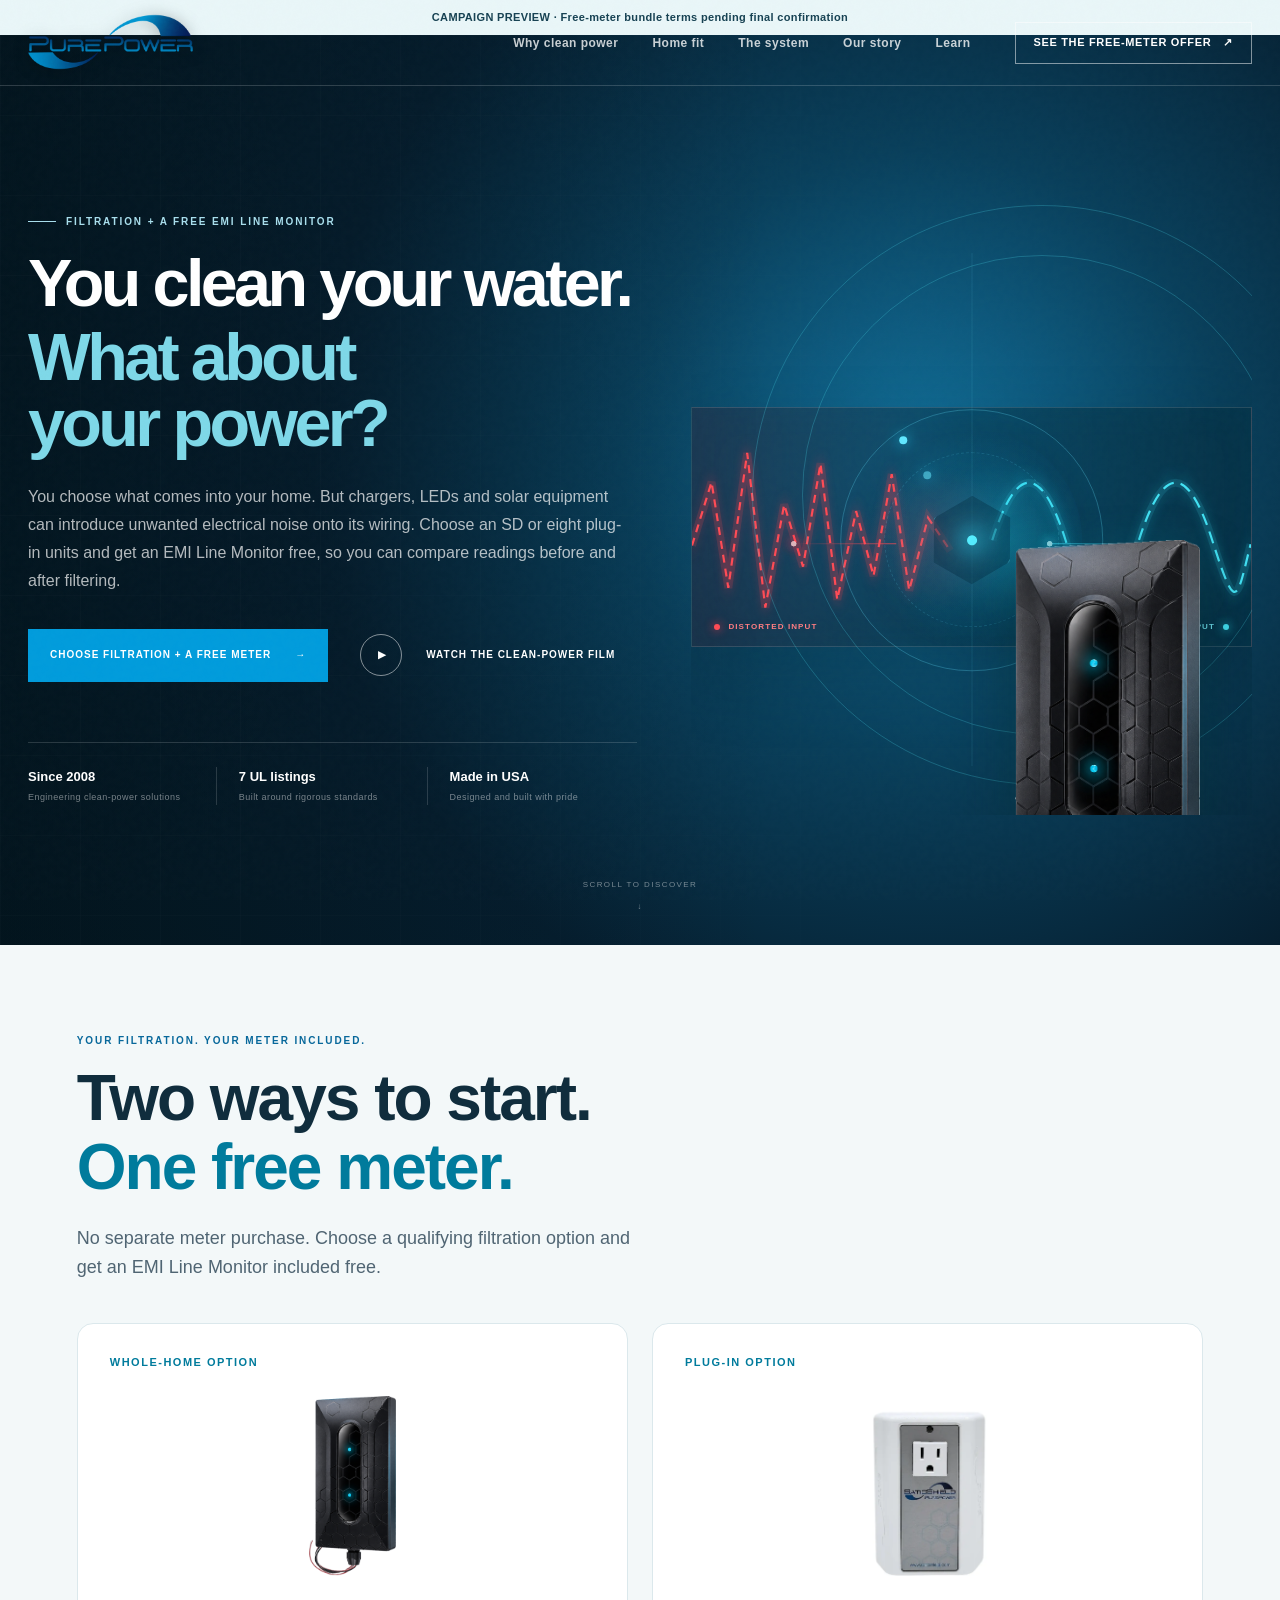
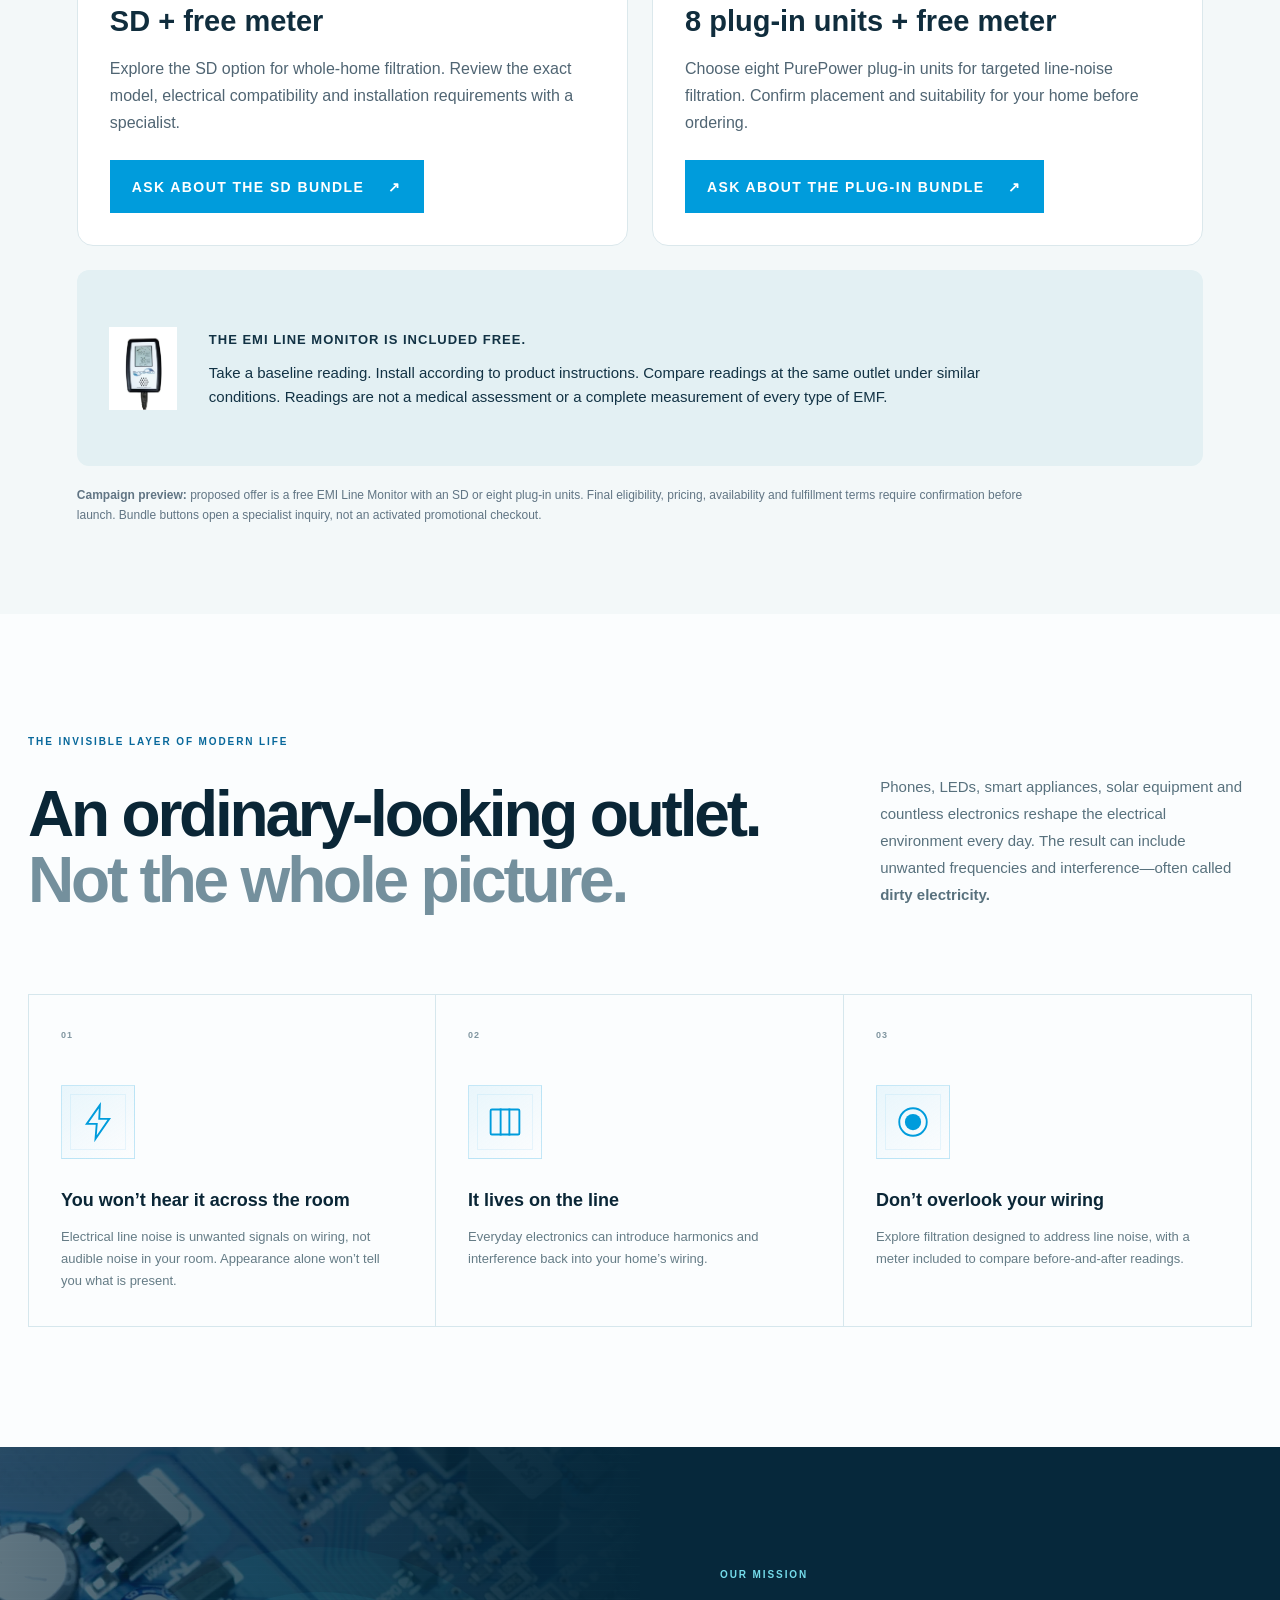
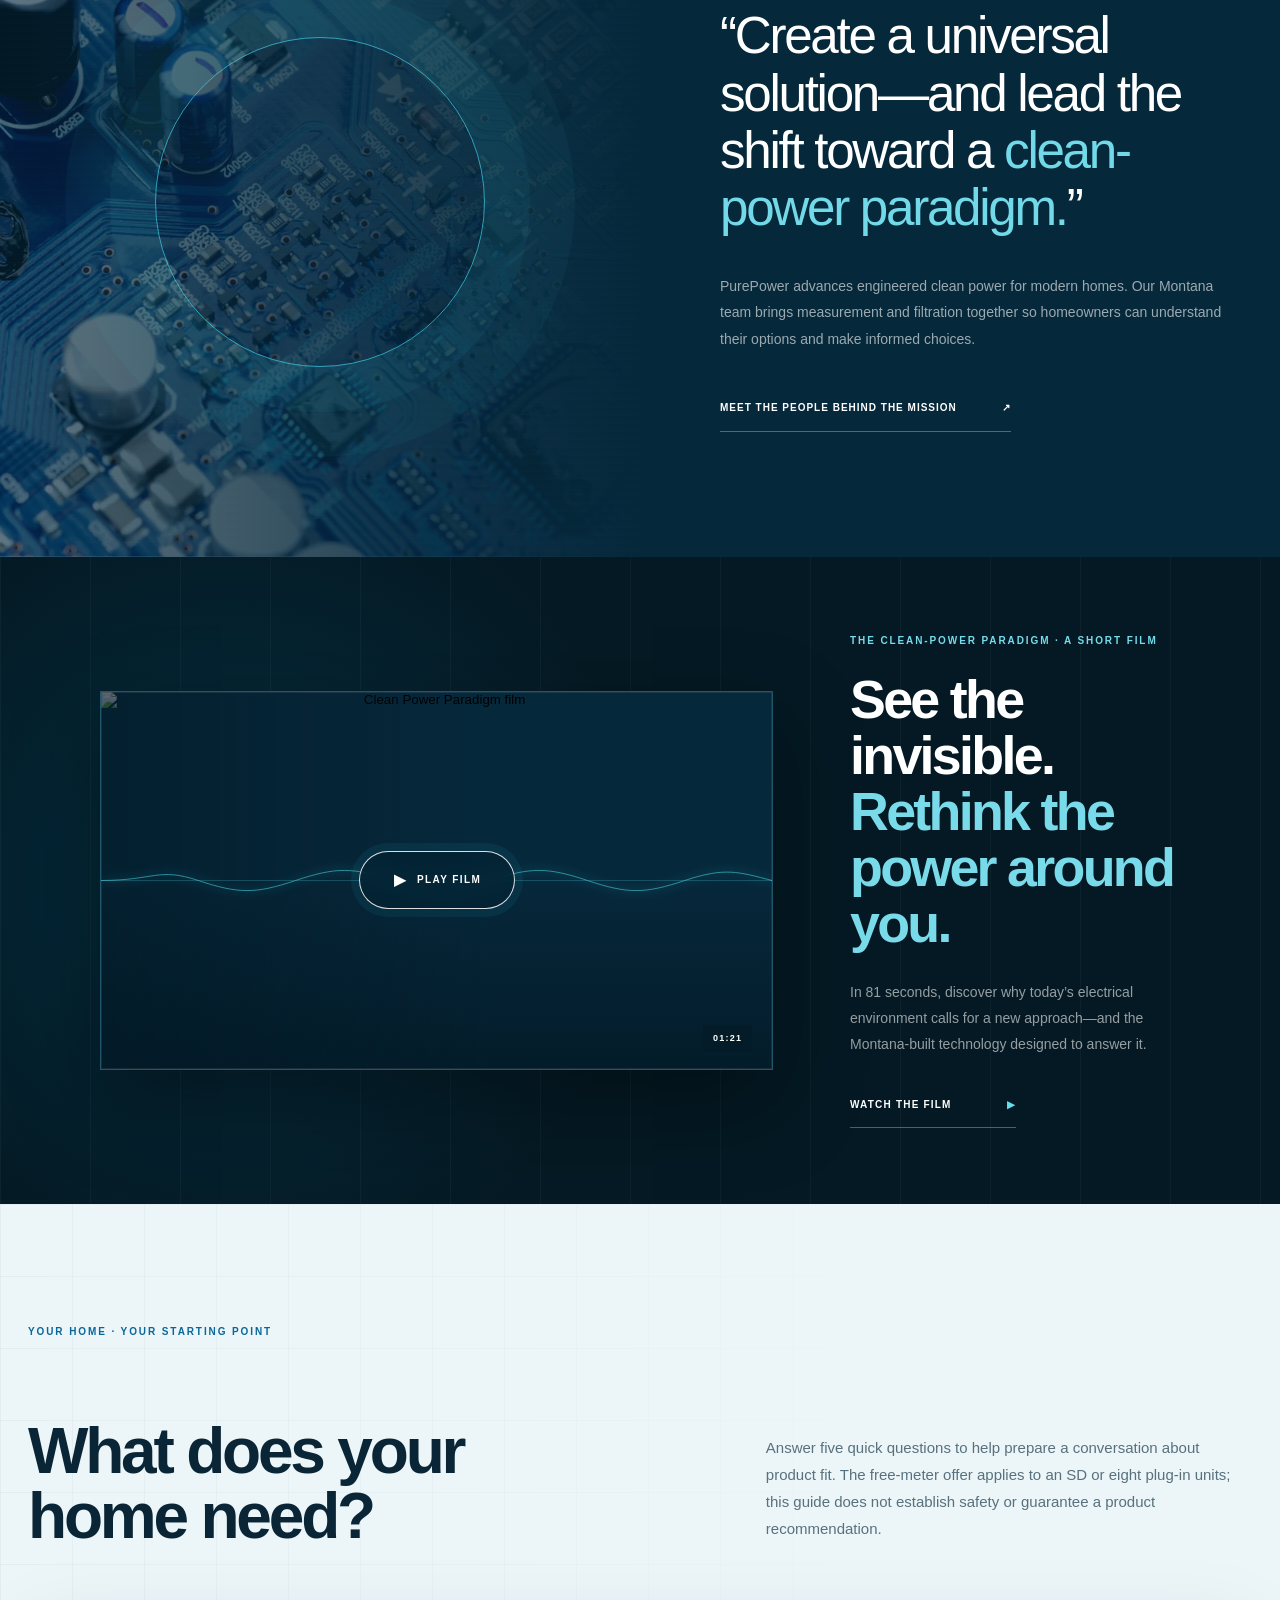
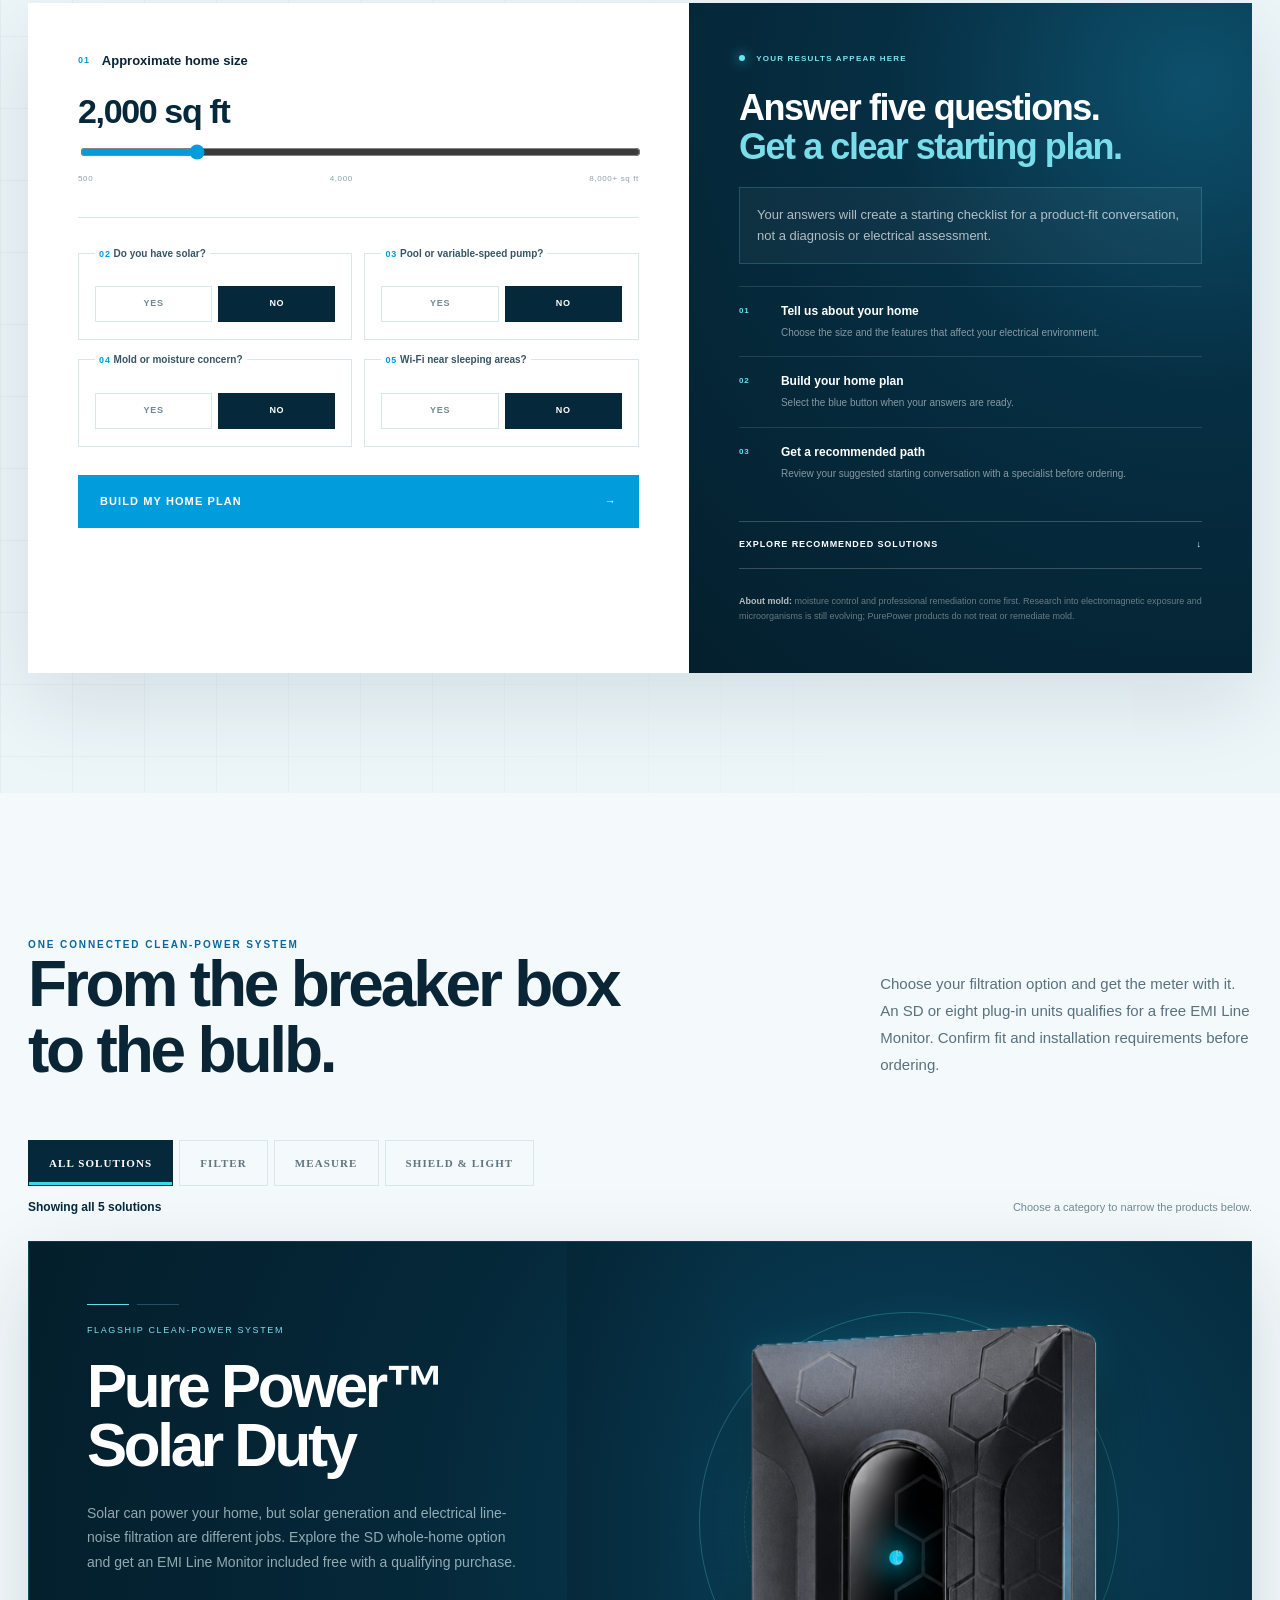
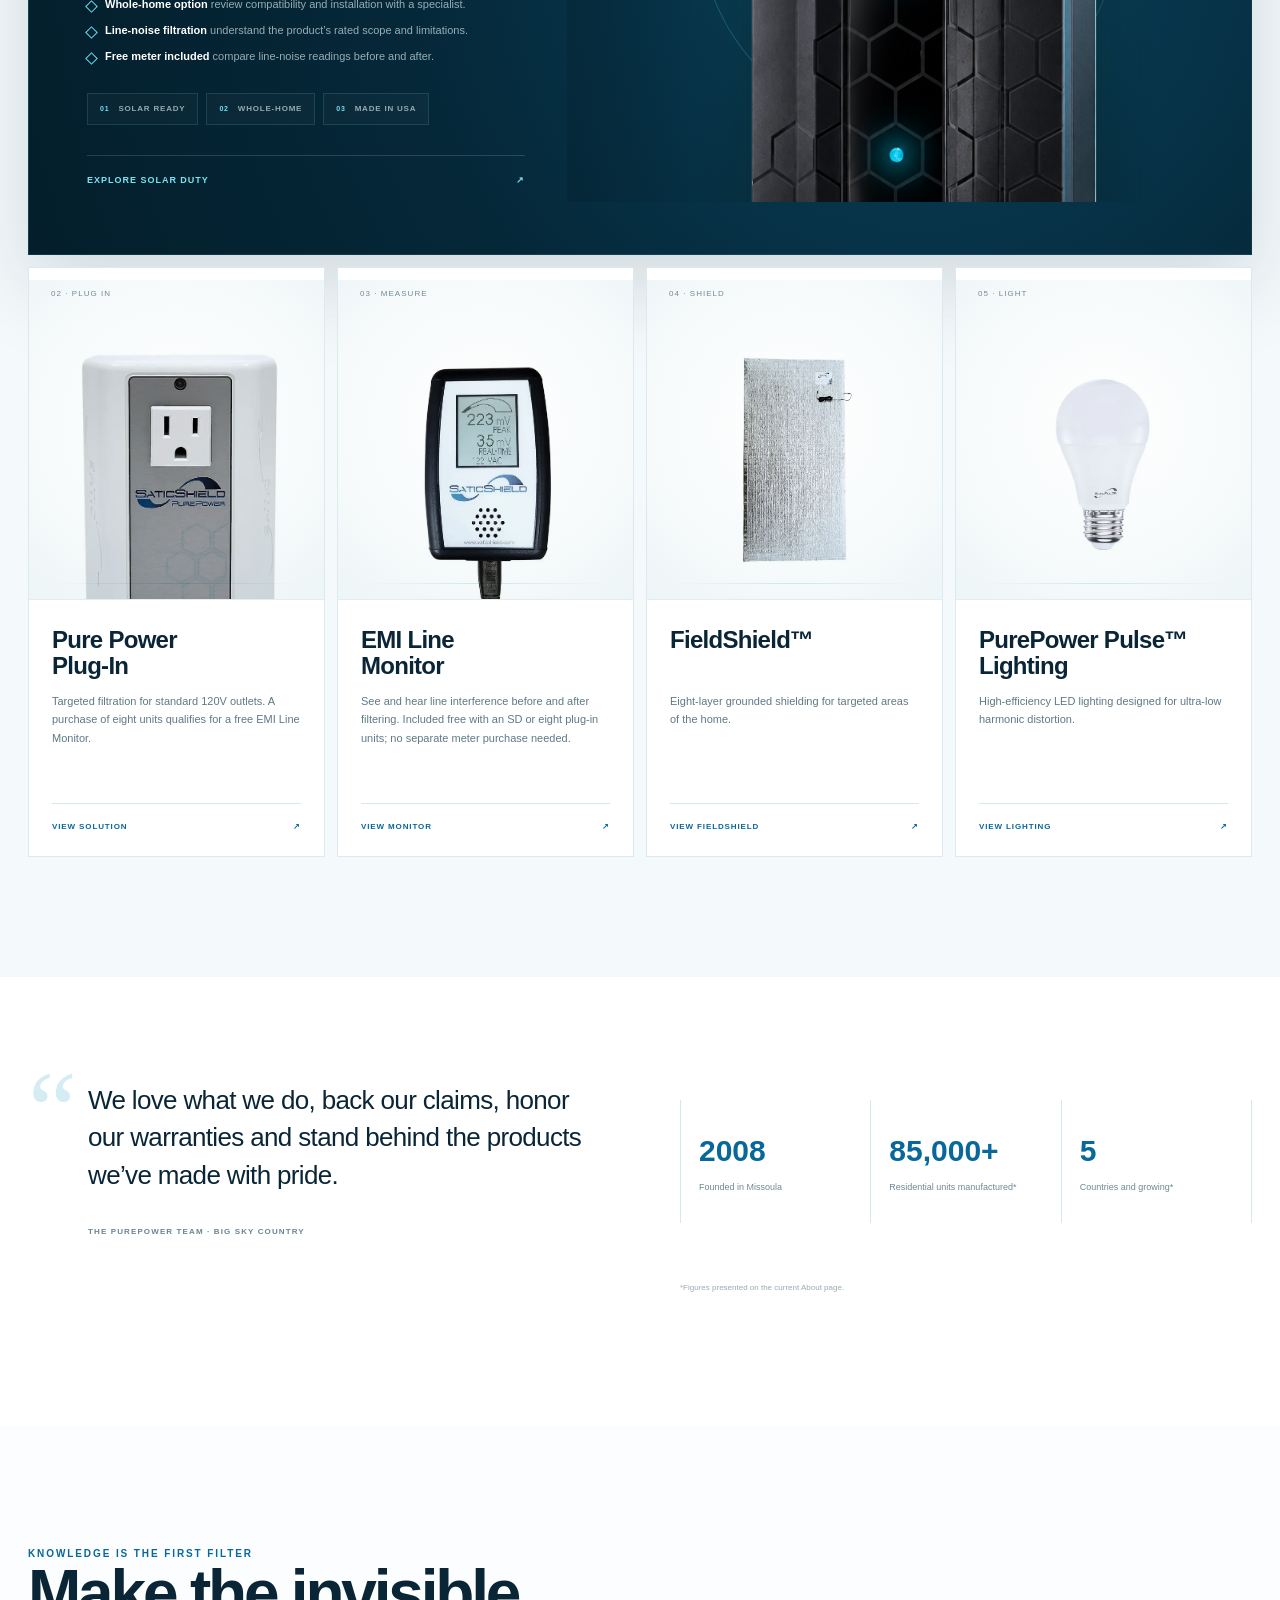
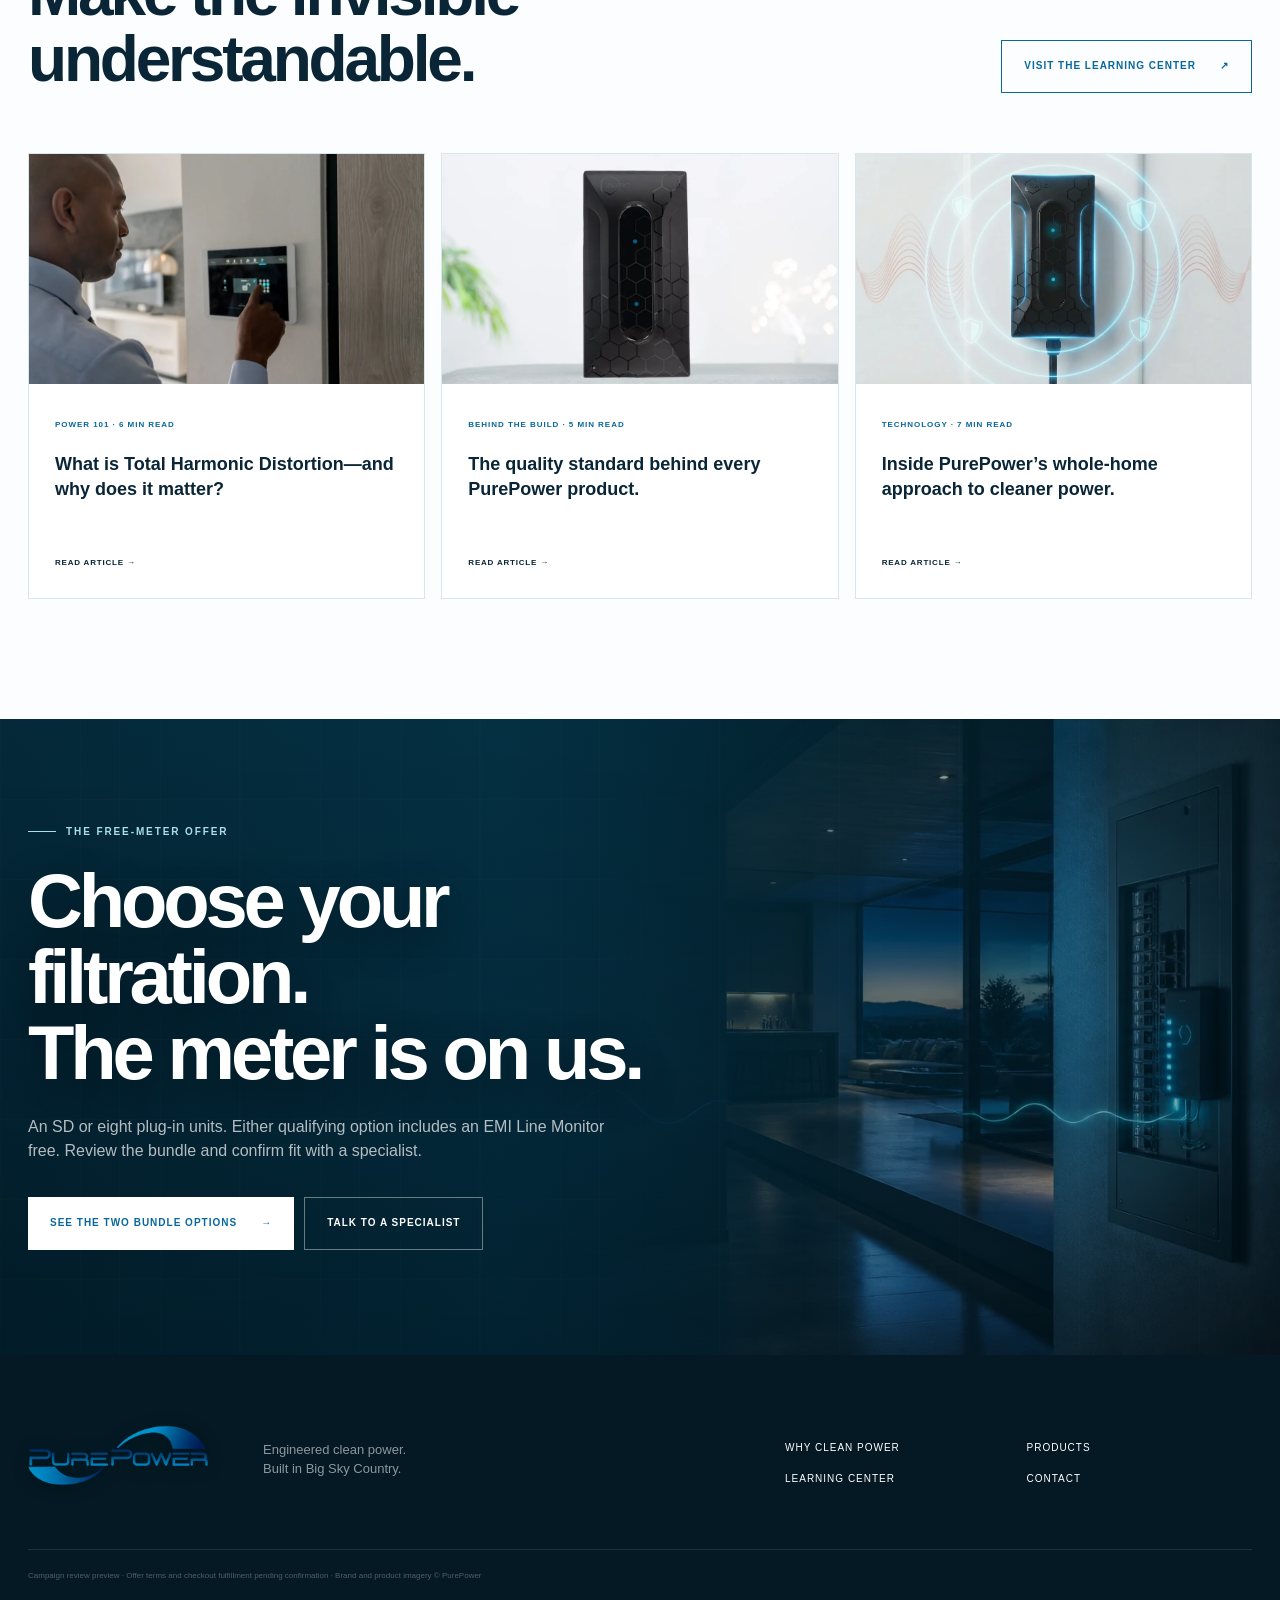
==== commit d79e31f7: "Revise PurePower campaign preview around filtration bundles with included free meter" ====
--- a/purepower/index.html
+++ b/purepower/index.html
@@ -3,20 +3,22 @@
 <head>
   <meta charset="utf-8" />
   <meta name="viewport" content="width=device-width, initial-scale=1" />
-  <meta name="description" content="PurePower clean power homepage concept" />
-  <title>PurePower — Clean Power for Modern Life</title>
+  <meta name="description" content="Choose a PurePower SD or eight plug-in units with a free EMI Line Monitor. Campaign preview." />
+  <title>PurePower | Filtration + a Free Meter</title>
   <link rel="stylesheet" href="styles.css" />
   <link rel="stylesheet" href="mobile.css" />
   <link rel="stylesheet" href="premium.css?v=line-align-1" />
+  <meta name="robots" content="noindex,nofollow" />
+  <link rel="stylesheet" href="offer.css?v=free-meter-5" />
 </head>
 <body>
-  <div class="noise"></div>
+  <div class="noise"></div><div class="campaign-review">CAMPAIGN PREVIEW · Free-meter bundle terms pending final confirmation</div>
   <header class="site-header" id="top">
     <a class="brand" href="#top" aria-label="PurePower home"><img src="assets/purepower-logo.webp" alt="PurePower" width="1000" height="334" /></a>
     <nav class="desktop-nav" aria-label="Main navigation">
       <a href="#why">Why clean power</a><a href="#home-fit">Home fit</a><a href="#system">The system</a><a href="#story">Our story</a><a href="#learn">Learn</a>
     </nav>
-    <a class="nav-cta" href="#system">Find your solution <span>↗</span></a>
+    <a class="nav-cta" href="#offer">See the free-meter offer <span>↗</span></a>
     <button class="menu-button" aria-label="Open menu" aria-expanded="false" aria-controls="mobile-menu"><span>Menu</span><i aria-hidden="true"></i></button>
   </header>
   <div class="mobile-menu" id="mobile-menu"><a href="#why">Why clean power</a><a href="#home-fit">Home fit</a><a href="#system">The system</a><a href="#story">Our story</a><a href="#learn">Learn</a></div>
@@ -25,11 +27,11 @@
     <section class="hero">
       <div class="hero-grid"></div>
       <div class="hero-copy reveal">
-        <div class="eyebrow"><span></span> A CLEAN-POWER MOVEMENT · MISSOULA, MONTANA</div>
-        <h1 class="hero-headline"><span>Power should serve</span><span>your life.</span><em><span>Not surround it</span><span>with noise.</span></em></h1>
-        <p class="hero-lede">Modern devices changed the way electricity moves through our homes. PurePower engineers products to help measure, filter and manage the electrical environment—so families can move forward with greater awareness and confidence.</p>
+        <div class="eyebrow"><span></span> FILTRATION + A FREE EMI LINE MONITOR</div>
+        <h1 class="hero-headline"><span>You clean your water.</span><em><span>What about</span><span>your power?</span></em></h1>
+        <p class="hero-lede">You choose what comes into your home. But chargers, LEDs and solar equipment can introduce unwanted electrical noise onto its wiring. Choose an SD or eight plug-in units and get an EMI Line Monitor free, so you can compare readings before and after filtering.</p>
         <div class="hero-actions">
-          <a class="button primary" href="#system">Explore the clean-power system <span>→</span></a>
+          <a class="button primary" href="#offer">Choose filtration + a free meter <span>→</span></a>
           <button class="button video-btn" data-video><span class="play">▶</span> Watch the clean-power film</button>
         </div>
         <div class="trust-row">
@@ -54,16 +56,17 @@
       <a class="scroll-cue" href="#why"><span>Scroll to discover</span><i>↓</i></a>
     </section>
 
+<section class="bundle-offer" id="offer" aria-labelledby="offer-title"><div class="offer-heading"><div class="section-kicker">YOUR FILTRATION. YOUR METER INCLUDED.</div><h2 id="offer-title">Two ways to start.<br><span>One free meter.</span></h2><p>No separate meter purchase. Choose a qualifying filtration option and get an EMI Line Monitor included free.</p></div><div class="offer-grid"><article class="offer-card"><div class="offer-tag">WHOLE-HOME OPTION</div><img src="assets/power-perfect-3d-v4.webp" alt="PurePower SD whole-home unit" loading="lazy"><h3>SD + free meter</h3><p>Explore the SD option for whole-home filtration. Review the exact model, electrical compatibility and installation requirements with a specialist.</p><a class="button primary" href="https://www.saticshield.com/contact" target="_blank" rel="noopener">Ask about the SD bundle <span>↗</span></a></article><article class="offer-card"><div class="offer-tag">PLUG-IN OPTION</div><img src="assets/pure-power-product.webp" alt="PurePower plug-in filtration unit" loading="lazy"><h3>8 plug-in units + free meter</h3><p>Choose eight PurePower plug-in units for targeted line-noise filtration. Confirm placement and suitability for your home before ordering.</p><a class="button primary" href="https://www.saticshield.com/contact" target="_blank" rel="noopener">Ask about the plug-in bundle <span>↗</span></a></article></div><div class="included-meter"><img src="assets/monitor-product.webp" alt="Included EMI Line Monitor" loading="lazy"><div><b>THE EMI LINE MONITOR IS INCLUDED FREE.</b><p>Take a baseline reading. Install according to product instructions. Compare readings at the same outlet under similar conditions. Readings are not a medical assessment or a complete measurement of every type of EMF.</p></div></div><p class="offer-review-note"><strong>Campaign preview:</strong> proposed offer is a free EMI Line Monitor with an SD or eight plug-in units. Final eligibility, pricing, availability and fulfillment terms require confirmation before launch. Bundle buttons open a specialist inquiry, not an activated promotional checkout.</p></section>
     <section class="problem" id="why">
       <div class="section-kicker reveal">THE INVISIBLE LAYER OF MODERN LIFE</div>
       <div class="problem-head reveal">
-        <h2>Your home has changed.<br><span>Your power hasn’t kept up.</span></h2>
+        <h2>An ordinary-looking outlet.<br><span>Not the whole picture.</span></h2>
         <p>Phones, LEDs, smart appliances, solar equipment and countless electronics reshape the electrical environment every day. The result can include unwanted frequencies and interference—often called <strong>dirty electricity.</strong></p>
       </div>
       <div class="problem-cards">
-        <article class="reveal"><b>01</b><div class="icon"><svg viewBox="0 0 64 64" aria-hidden="true"><path d="M35 5 14 35h16l-2 24 22-32H34z"/></svg></div><h3>It begins with awareness</h3><p>You can’t improve what you can’t see. Start by understanding and measuring electrical line noise.</p></article>
+        <article class="reveal"><b>01</b><div class="icon"><svg viewBox="0 0 64 64" aria-hidden="true"><path d="M35 5 14 35h16l-2 24 22-32H34z"/></svg></div><h3>You won’t hear it across the room</h3><p>Electrical line noise is unwanted signals on wiring, not audible noise in your room. Appearance alone won’t tell you what is present.</p></article>
         <article class="reveal"><b>02</b><div class="icon"><svg viewBox="0 0 64 64" aria-hidden="true"><rect x="9" y="12" width="46" height="40" rx="2"/><path d="M25 12v40M39 12v40"/></svg></div><h3>It lives on the line</h3><p>Everyday electronics can introduce harmonics and interference back into your home’s wiring.</p></article>
-        <article class="reveal"><b>03</b><div class="icon"><svg viewBox="0 0 64 64" aria-hidden="true"><circle cx="32" cy="32" r="22"/><circle cx="32" cy="32" r="13" class="icon-fill"/></svg></div><h3>It calls for engineered answers</h3><p>PurePower builds solar, plug-in, wire-in, monitoring, shielding and lighting solutions for modern power.</p></article>
+        <article class="reveal"><b>03</b><div class="icon"><svg viewBox="0 0 64 64" aria-hidden="true"><circle cx="32" cy="32" r="22"/><circle cx="32" cy="32" r="13" class="icon-fill"/></svg></div><h3>Don’t overlook your wiring</h3><p>Explore filtration designed to address line noise, with a meter included to compare before-and-after readings.</p></article>
       </div>
     </section>
 
@@ -72,7 +75,7 @@
       <div class="manifesto-copy reveal">
         <div class="section-kicker light">OUR MISSION</div>
         <blockquote>“Create a universal solution—and lead the shift toward a <em>clean-power paradigm.</em>”</blockquote>
-        <p>PurePower advances engineered clean power for modern homes. Since 2008, our privately owned team in Missoula has pursued a simple idea—that better awareness and thoughtfully engineered products can help people conserve health, natural and financial resources.</p>
+        <p>PurePower advances engineered clean power for modern homes. Our Montana team brings measurement and filtration together so homeowners can understand their options and make informed choices.</p>
         <a class="text-link" href="https://www.saticshield.com/about" target="_blank" rel="noopener">Meet the people behind the mission <span>↗</span></a>
       </div>
     </section>
@@ -99,7 +102,7 @@
       <div class="home-fit-intro reveal">
         <div class="section-kicker">YOUR HOME · YOUR STARTING POINT</div>
         <h2 id="home-fit-title">What does your<br>home need?</h2>
-        <p>Answer five quick questions to build a practical starting plan for measuring, filtering and reducing unnecessary exposure.</p>
+        <p>Answer five quick questions to help prepare a conversation about product fit. The free-meter offer applies to an SD or eight plug-in units; this guide does not establish safety or guarantee a product recommendation.</p>
       </div>
       <div class="home-fit-shell reveal">
         <form class="home-fit-form" id="home-fit-form">
@@ -120,11 +123,11 @@
         <aside class="home-plan" id="home-plan" aria-live="polite">
           <div class="plan-status" id="plan-status"><i></i> YOUR RESULTS APPEAR HERE</div>
           <h3 id="plan-title">Answer five questions.<br><span>Get a clear starting plan.</span></h3>
-          <div class="plan-summary" id="plan-summary">Your answers will create a tailored measurement, filtration and home-environment checklist.</div>
+          <div class="plan-summary" id="plan-summary">Your answers will create a starting checklist for a product-fit conversation, not a diagnosis or electrical assessment.</div>
           <div class="plan-items" id="plan-items">
             <article><b>01</b><div><strong>Tell us about your home</strong><p>Choose the size and the features that affect your electrical environment.</p></div></article>
             <article><b>02</b><div><strong>Build your home plan</strong><p>Select the blue button when your answers are ready.</p></div></article>
-            <article><b>03</b><div><strong>Get a recommended path</strong><p>We’ll show your suggested starting product and prioritized next steps here.</p></div></article>
+            <article><b>03</b><div><strong>Get a recommended path</strong><p>Review your suggested starting conversation with a specialist before ordering.</p></div></article>
           </div>
           <a class="plan-cta" href="#system">Explore recommended solutions <span>↓</span></a>
           <p class="evidence-note"><b>About mold:</b> moisture control and professional remediation come first. Research into electromagnetic exposure and microorganisms is still evolving; PurePower products do not treat or remediate mold.</p>
@@ -135,14 +138,14 @@
     <section class="system" id="system">
       <div class="system-intro reveal">
         <div><div class="section-kicker">ONE CONNECTED CLEAN-POWER SYSTEM</div><h2>From the breaker box<br>to the bulb.</h2></div>
-        <p>Start where you are. Measure your environment, choose the right level of filtration, and build a whole-home approach over time.</p>
+        <p>Choose your filtration option and get the meter with it. An SD or eight plug-in units qualifies for a free EMI Line Monitor. Confirm fit and installation requirements before ordering.</p>
       </div>
       <div class="product-tabs" role="tablist" aria-label="Filter PurePower solutions"><button class="active" data-filter="all" aria-selected="true">All solutions</button><button data-filter="filter" aria-selected="false">Filter</button><button data-filter="measure" aria-selected="false">Measure</button><button data-filter="shield" aria-selected="false">Shield & light</button></div>
       <div class="product-filter-feedback" aria-live="polite"><strong id="filter-status">Showing all 5 solutions</strong><span>Choose a category to narrow the products below.</span></div>
       <div class="products">
-        <article class="product-card featured reveal" data-kind="filter"><div class="product-number">01 · WHOLE HOME</div><div class="product-image"><span class="halo"></span><span class="product-orbit" aria-hidden="true"></span><img loading="lazy" decoding="async" src="assets/power-perfect-3d-v4.webp" alt="Pure Power Solar Duty dimensional product view" /></div><div class="product-copy"><div class="label">FLAGSHIP CLEAN-POWER SYSTEM</div><h3>Pure Power™<br>Solar Duty</h3><p>Solar can power your home. However, your solar system and home aren’t protected from every form of electrical noise. Pure Power Solar Duty helps protect your family, appliances and technology.</p><div class="benefit-list"><span><b>EMF elimination</b> supports a healthier home environment.</span><span><b>Power filtration</b> reduces interference, distortion and surges.</span><span><b>Whole-home protection</b> helps safeguard appliances and tech devices.</span></div><div class="product-meta" aria-label="Product highlights"><span><b>01</b> Solar ready</span><span><b>02</b> Whole-home</span><span><b>03</b> Made in USA</span></div><a href="https://www.saticusa.com/shop/GEN-III-Power-Perfect-Super-Duty-p717751875" target="_blank" rel="noopener">Explore Solar Duty <span>↗</span></a></div></article>
-        <article class="product-card reveal" data-kind="filter"><div class="product-number">02 · PLUG IN</div><div class="product-image"><img loading="lazy" decoding="async" src="assets/pure-power-product.webp" alt="Pure Power Plug-In" /></div><div class="product-copy"><h3>Pure Power<br>Plug-In</h3><p>Targeted filtration that plugs into a standard 120V outlet.</p><a href="https://www.saticusa.com/shop/Satic-Pure-Power-Plug-In-p728171509" target="_blank" rel="noopener">View solution <span>↗</span></a></div></article>
-        <article class="product-card reveal" data-kind="measure"><div class="product-number">03 · MEASURE</div><div class="product-image"><img loading="lazy" decoding="async" src="assets/monitor-product.webp" alt="PurePower EMI Line Monitor" /></div><div class="product-copy"><h3>EMI Line<br>Monitor</h3><p>See and hear line interference in real time, before and after filtering.</p><a href="https://www.saticusa.com/shop/SaticShield-EMI-Line-Monitor-p717729244" target="_blank" rel="noopener">View monitor <span>↗</span></a></div></article>
+        <article class="product-card featured reveal" data-kind="filter"><div class="product-number">01 · WHOLE HOME</div><div class="product-image"><span class="halo"></span><span class="product-orbit" aria-hidden="true"></span><img loading="lazy" decoding="async" src="assets/power-perfect-3d-v4.webp" alt="Pure Power Solar Duty dimensional product view" /></div><div class="product-copy"><div class="label">FLAGSHIP CLEAN-POWER SYSTEM</div><h3>Pure Power™<br>Solar Duty</h3><p>Solar can power your home, but solar generation and electrical line-noise filtration are different jobs. Explore the SD whole-home option and get an EMI Line Monitor included free with a qualifying purchase.</p><div class="benefit-list"><span><b>Whole-home option</b> review compatibility and installation with a specialist.</span><span><b>Line-noise filtration</b> understand the product’s rated scope and limitations.</span><span><b>Free meter included</b> compare line-noise readings before and after.</span></div><div class="product-meta" aria-label="Product highlights"><span><b>01</b> Solar ready</span><span><b>02</b> Whole-home</span><span><b>03</b> Made in USA</span></div><a href="https://www.saticusa.com/shop/GEN-III-Power-Perfect-Super-Duty-p717751875" target="_blank" rel="noopener">Explore Solar Duty <span>↗</span></a></div></article>
+        <article class="product-card reveal" data-kind="filter"><div class="product-number">02 · PLUG IN</div><div class="product-image"><img loading="lazy" decoding="async" src="assets/pure-power-product.webp" alt="Pure Power Plug-In" /></div><div class="product-copy"><h3>Pure Power<br>Plug-In</h3><p>Targeted filtration for standard 120V outlets. A purchase of eight units qualifies for a free EMI Line Monitor.</p><a href="https://www.saticusa.com/shop/Satic-Pure-Power-Plug-In-p728171509" target="_blank" rel="noopener">View solution <span>↗</span></a></div></article>
+        <article class="product-card reveal" data-kind="measure"><div class="product-number">03 · MEASURE</div><div class="product-image"><img loading="lazy" decoding="async" src="assets/monitor-product.webp" alt="PurePower EMI Line Monitor" /></div><div class="product-copy"><h3>EMI Line<br>Monitor</h3><p>See and hear line interference before and after filtering. Included free with an SD or eight plug-in units; no separate meter purchase needed.</p><a href="https://www.saticusa.com/shop/SaticShield-EMI-Line-Monitor-p717729244" target="_blank" rel="noopener">View monitor <span>↗</span></a></div></article>
         <article class="product-card reveal" data-kind="shield"><div class="product-number">04 · SHIELD</div><div class="product-image"><img loading="lazy" decoding="async" src="assets/fieldshield-product.webp" alt="PurePower FieldShield" /></div><div class="product-copy"><h3>FieldShield™</h3><p>Eight-layer grounded shielding for targeted areas of the home.</p><a href="https://www.saticusa.com/shop/Satic-FieldShield-p717751829" target="_blank" rel="noopener">View FieldShield <span>↗</span></a></div></article>
         <article class="product-card reveal" data-kind="shield"><div class="product-number">05 · LIGHT</div><div class="product-image"><img loading="lazy" decoding="async" src="assets/bulbs-product.webp" alt="PurePower Pulse light bulbs" /></div><div class="product-copy"><h3>PurePower Pulse™<br>Lighting</h3><p>High-efficiency LED lighting designed for ultra-low harmonic distortion.</p><a href="https://www.saticusa.com/shop/SaticPulse-Light-Bulbs-12-Pack-9W-Cool-Temp-p730523525" target="_blank" rel="noopener">View lighting <span>↗</span></a></div></article>
       </div>
@@ -164,13 +167,13 @@
     </section>
 
     <section class="final-cta">
-      <div class="cta-grid"></div><div class="reveal"><div class="eyebrow light"><span></span> YOUR CLEAN-POWER JOURNEY</div><h2>See what’s happening<br>on your line.</h2><p>Begin with the EMI Line Monitor—or talk with a clean-power specialist about the right solution for your home.</p><div class="hero-actions"><a class="button white" href="https://www.saticusa.com/shop/SaticShield-EMI-Line-Monitor-p717729244" target="_blank">Start with the monitor <span>↗</span></a><a class="button ghost-light" href="https://www.saticshield.com/contact" target="_blank">Talk to a specialist</a></div></div>
+      <div class="cta-grid"></div><div class="reveal"><div class="eyebrow light"><span></span> THE FREE-METER OFFER</div><h2>Choose your filtration.<br>The meter is on us.</h2><p>An SD or eight plug-in units. Either qualifying option includes an EMI Line Monitor free. Review the bundle and confirm fit with a specialist.</p><div class="hero-actions"><a class="button white" href="#offer">See the two bundle options <span>→</span></a><a class="button ghost-light" href="https://www.saticshield.com/contact" target="_blank">Talk to a specialist</a></div></div>
     </section>
   </main>
 
-  <footer><img loading="lazy" decoding="async" src="assets/purepower-logo.webp" alt="PurePower" width="1000" height="334" /><p>Engineered clean power.<br>Built in Big Sky Country.</p><div><a href="#why">Why clean power</a><a href="#system">Products</a><a href="#learn">Learning center</a><a href="https://www.saticshield.com/contact" target="_blank">Contact</a></div><small>Homepage transformation concept · Brand and product imagery © PurePower</small></footer>
+  <footer><img loading="lazy" decoding="async" src="assets/purepower-logo.webp" alt="PurePower" width="1000" height="334" /><p>Engineered clean power.<br>Built in Big Sky Country.</p><div><a href="#why">Why clean power</a><a href="#system">Products</a><a href="#learn">Learning center</a><a href="https://www.saticshield.com/contact" target="_blank">Contact</a></div><small>Campaign review preview · Offer terms and checkout fulfillment pending confirmation · Brand and product imagery © PurePower</small></footer>
 
   <dialog class="video-modal" aria-labelledby="video-title"><button class="modal-close" aria-label="Close video">×</button><div class="video-frame"><video controls playsinline preload="none" poster="https://static.wixstatic.com/media/6c68e2_b4c76b6b487c4834a1d2d22287bc7919f002.jpg" data-src="assets/clean-power-paradigm.mp4"><p>Your browser cannot play this video.</p></video></div><div class="modal-copy"><span>01:21 · PUREPOWER FILM</span><h3 id="video-title">Clean Power Paradigm</h3><p>A concise introduction to the unseen electrical environment—and PurePower’s vision for cleaner power in modern homes.</p></div></dialog>
-  <script src="script.js?v=outcomes-1"></script>
+  <script src="script.js?v=free-meter-5"></script>
 </body>
 </html>
--- a/purepower/offer.css
+++ b/purepower/offer.css
@@ -0,0 +1 @@
+.campaign-review{padding:9px 16px;text-align:center;background:#e9f6f8;color:#174253;font:600 11px/1.5 Arial;letter-spacing:.35px}.bundle-offer{padding:88px max(6vw,24px);background:#f3f8f9;scroll-margin-top:110px}.offer-heading{max-width:760px;margin-bottom:40px}.offer-heading h2{font-size:clamp(38px,5vw,64px);line-height:1.08;letter-spacing:-2px;margin:16px 0 22px;color:#102d3d}.offer-heading h2 span{color:#007b9c}.offer-heading p{max-width:580px;font-size:18px;line-height:1.65;color:#506573}.offer-grid{display:grid;grid-template-columns:1fr 1fr;gap:24px}.offer-card{background:#fff;border:1px solid #dbe8ec;border-radius:16px;padding:32px;display:flex;flex-direction:column;align-items:flex-start}.offer-tag{font:700 11px Arial;letter-spacing:1.5px;color:#007b9c}.offer-card img{height:180px;width:100%;object-fit:contain;margin:28px 0}.offer-card h3{font-size:29px;line-height:1.2;color:#102d3d;margin:0 0 16px}.offer-card p{font-size:16px;line-height:1.7;color:#506573;margin:0 0 24px}.offer-card .button{margin-top:auto;font-size:14px}.included-meter{display:flex;align-items:center;gap:32px;background:#e3f0f3;border-radius:12px;padding:28px 32px;margin-top:24px;color:#123244}.included-meter img{width:68px;height:140px;object-fit:contain}.included-meter b{font-size:13px;letter-spacing:1px}.included-meter p{font-size:15px;line-height:1.65;margin:10px 0 0;max-width:840px}.offer-review-note{font-size:12px;line-height:1.65;color:#617584;max-width:980px;margin:20px 0 0}.hero-headline{font-size:clamp(46px,5.2vw,82px)!important}.hero-headline>span,.hero-headline em span{white-space:normal!important}.hero-lede{max-width:600px!important}@media(max-width:760px){.bundle-offer{padding:56px 22px}.offer-grid{grid-template-columns:1fr}.offer-card{padding:26px}.included-meter{padding:22px;gap:20px}.included-meter img{width:48px;height:110px}.offer-card .button{width:100%;justify-content:center}.hero-headline{font-size:48px!important}}
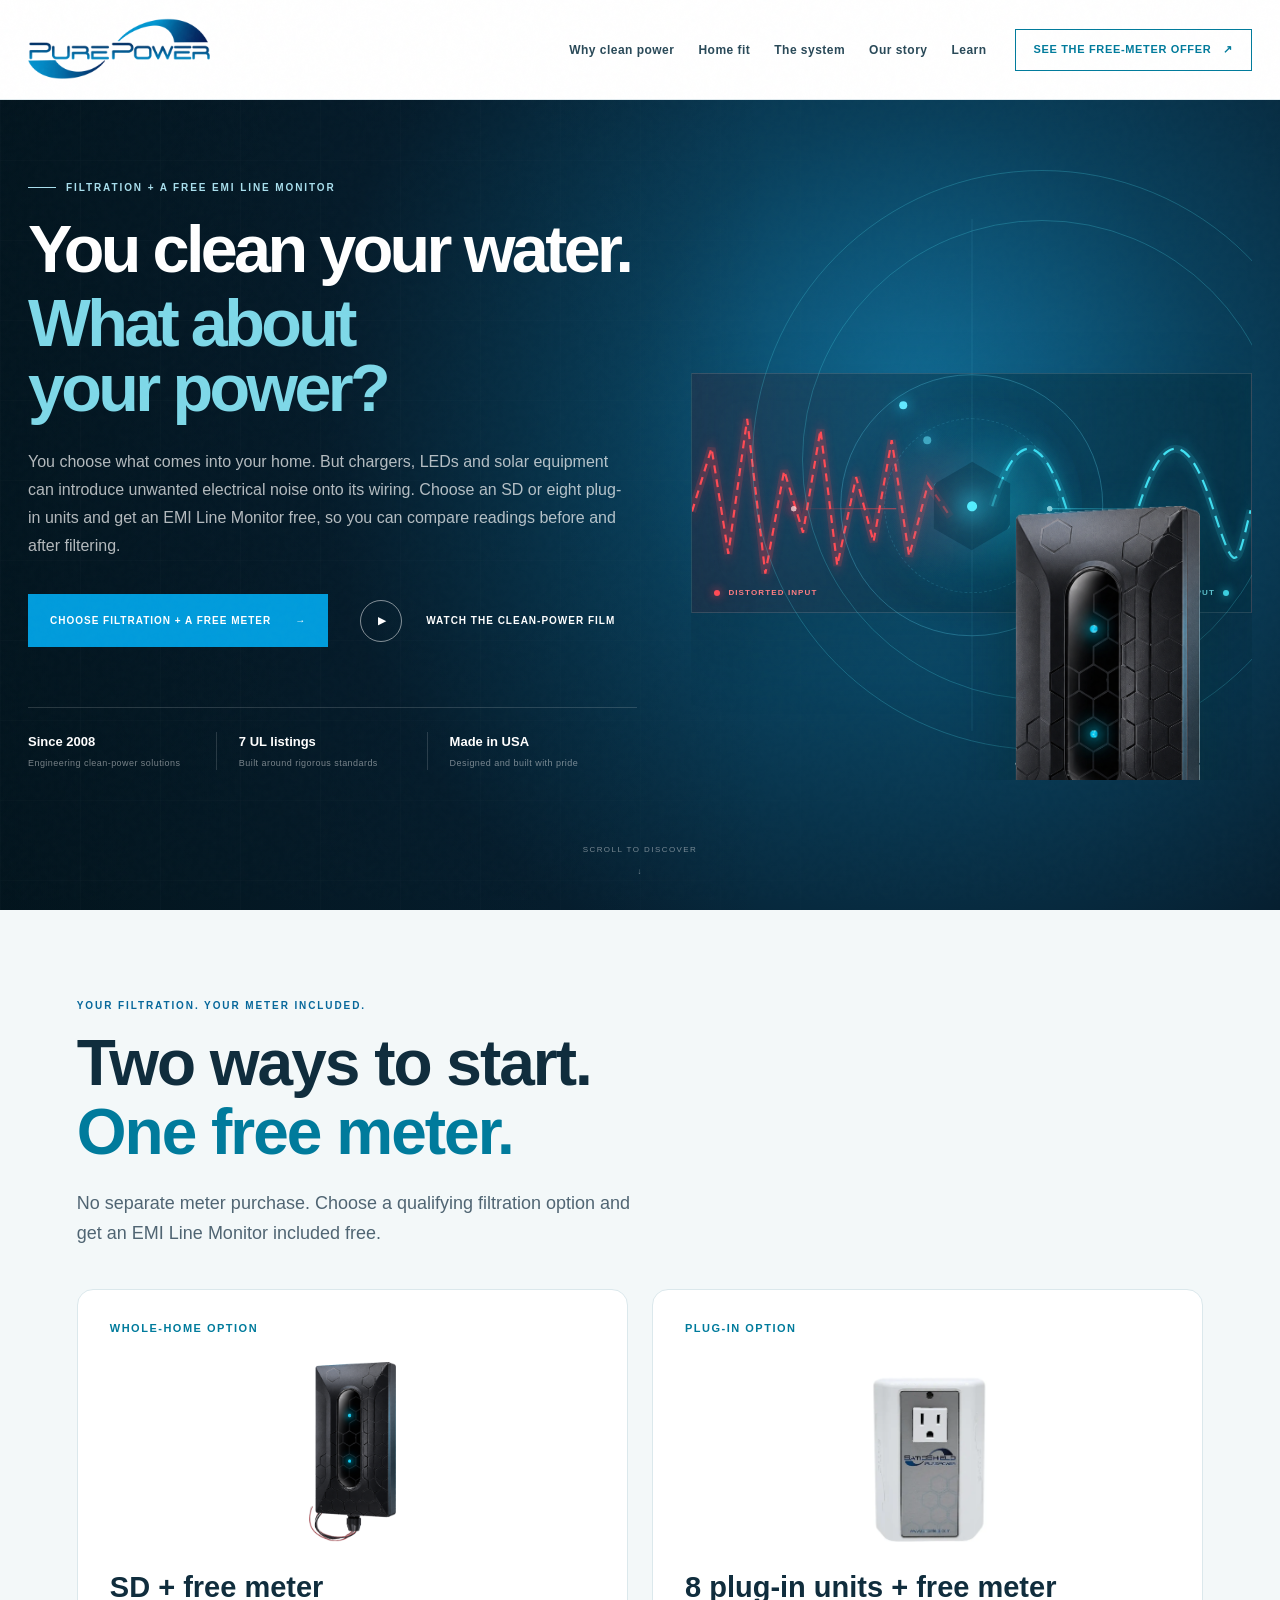
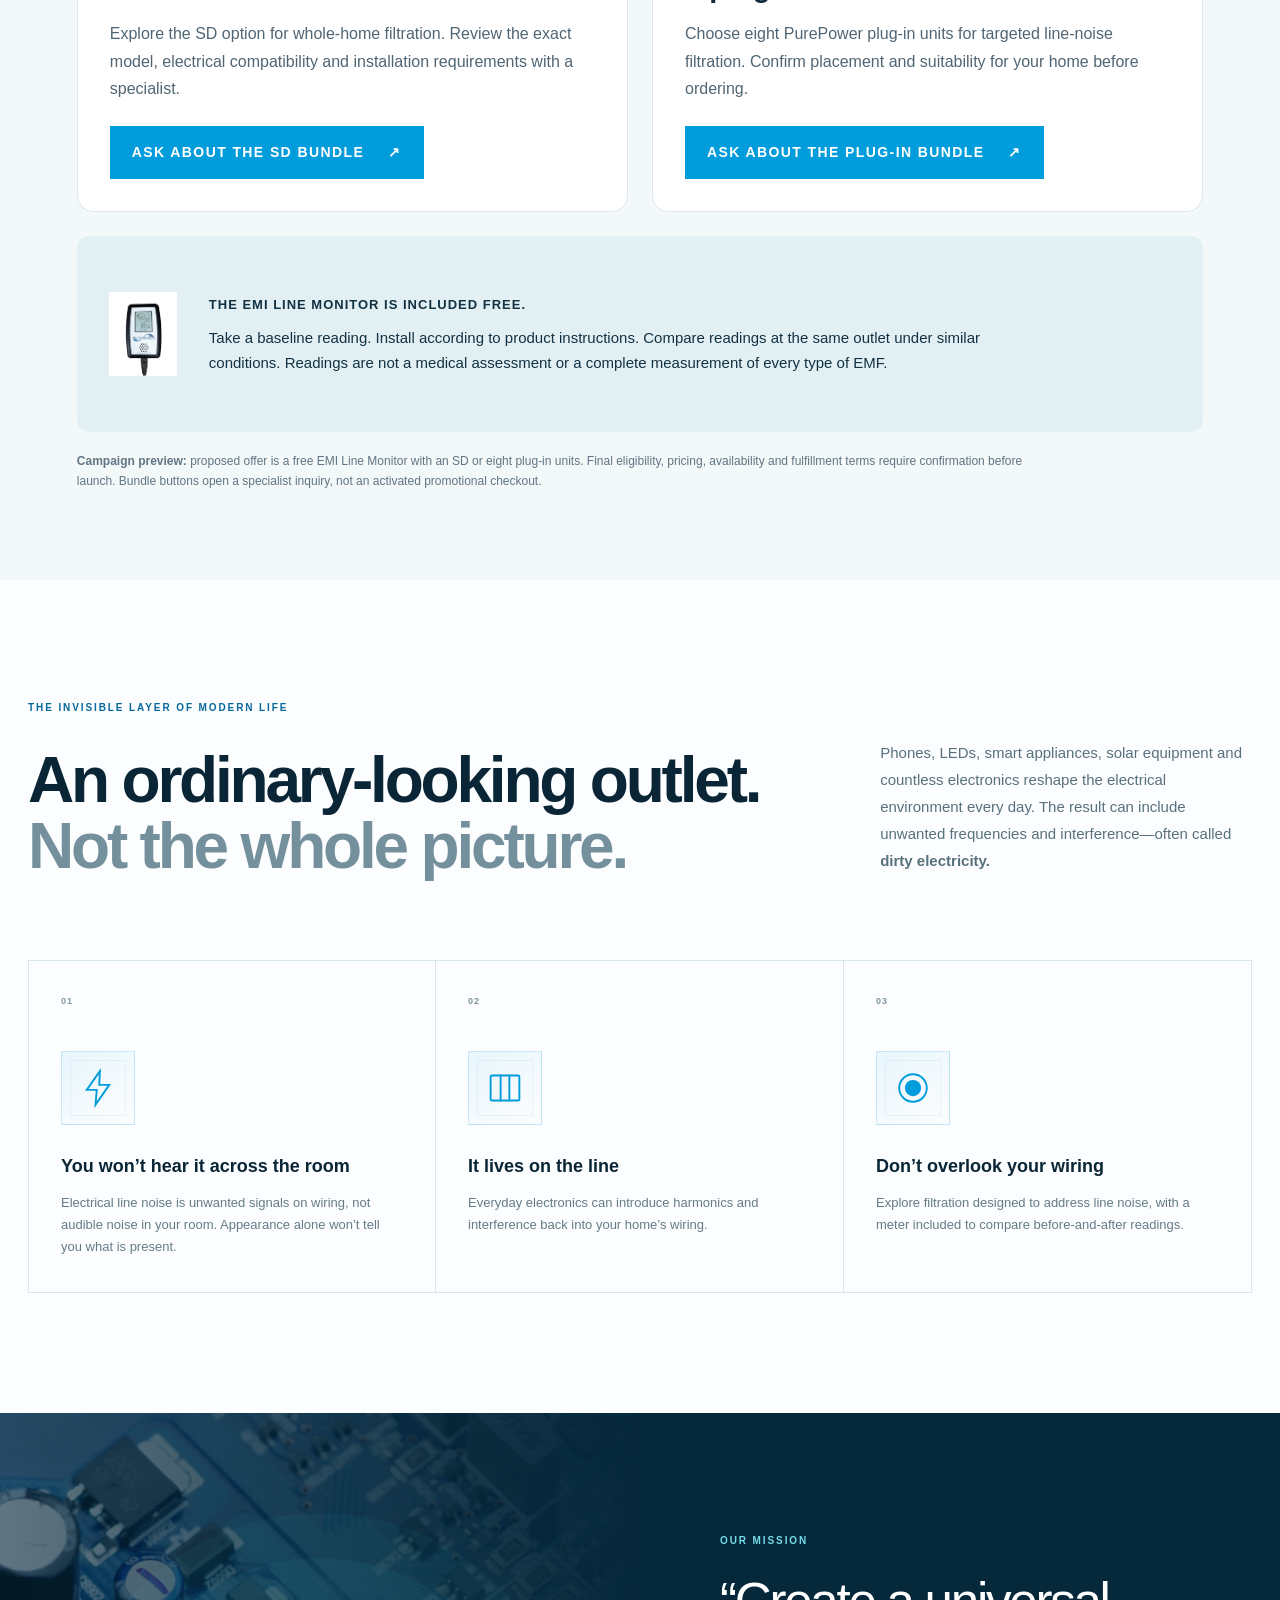
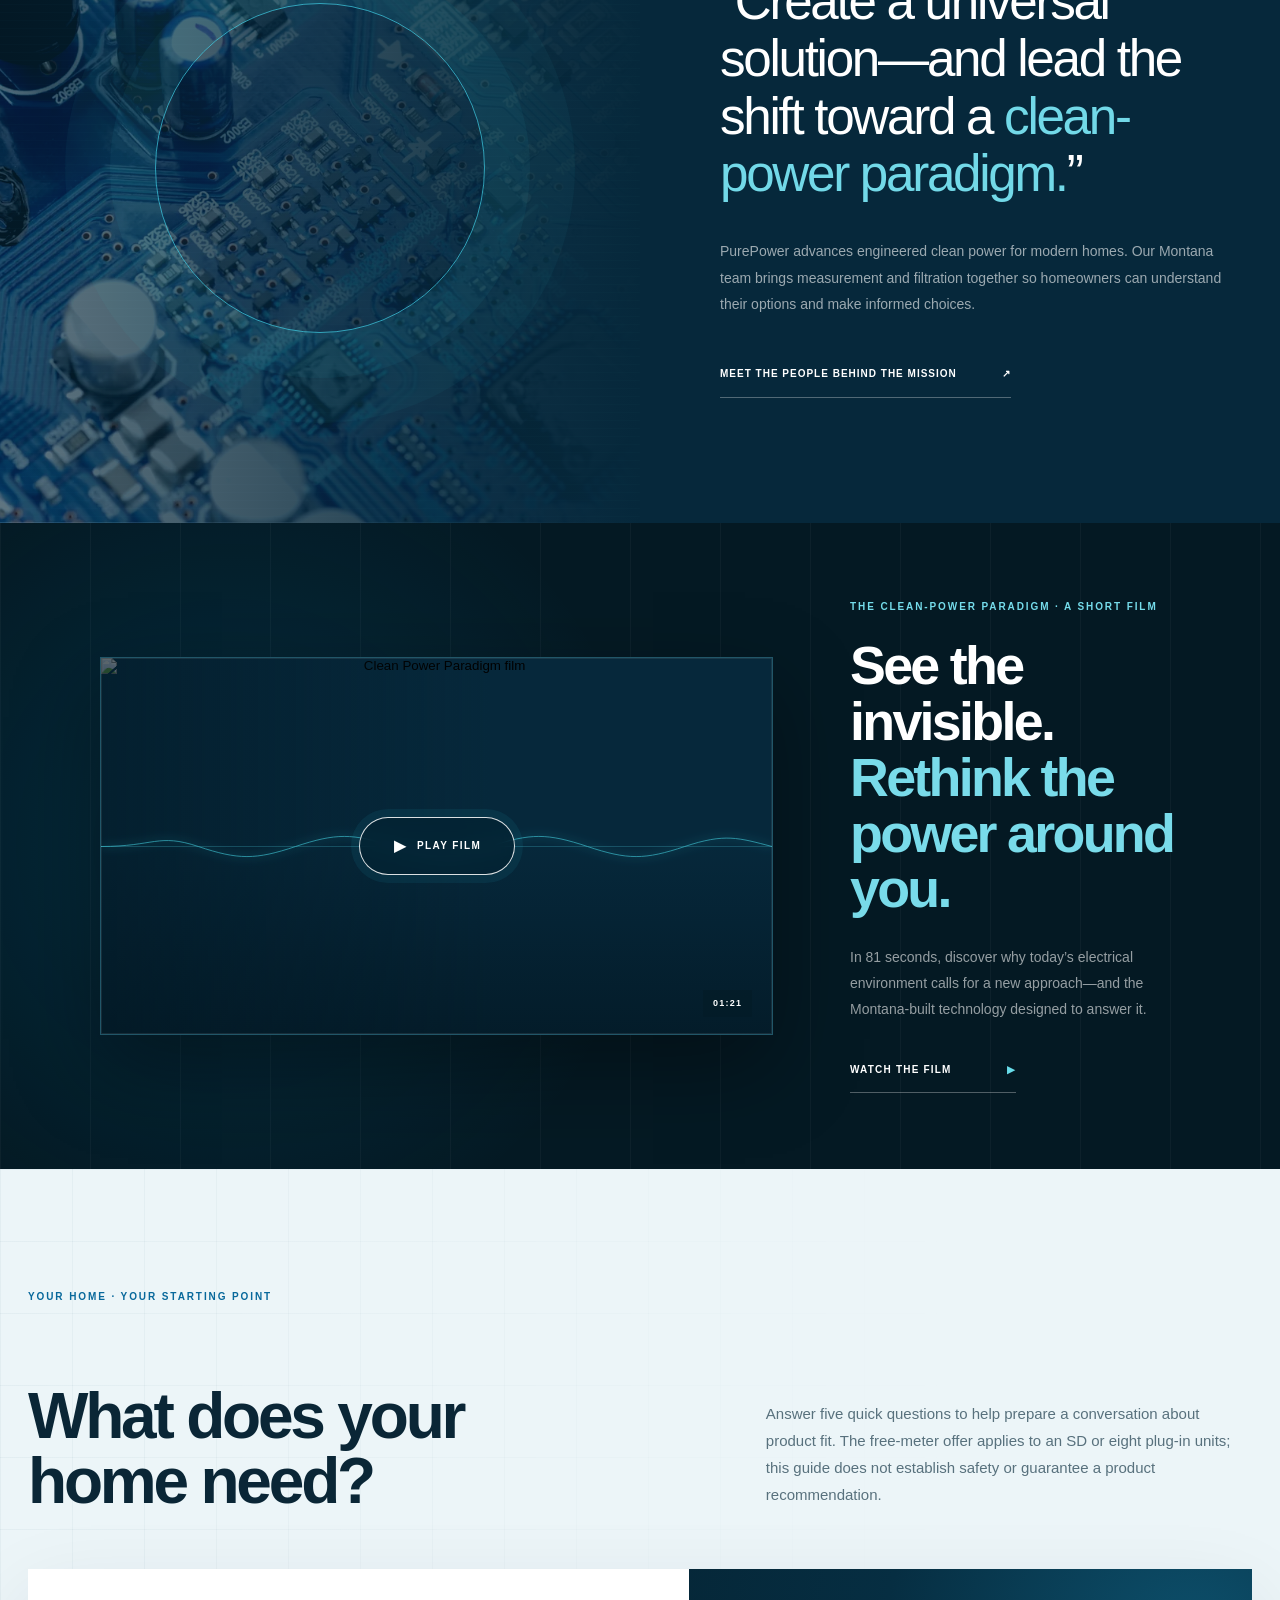
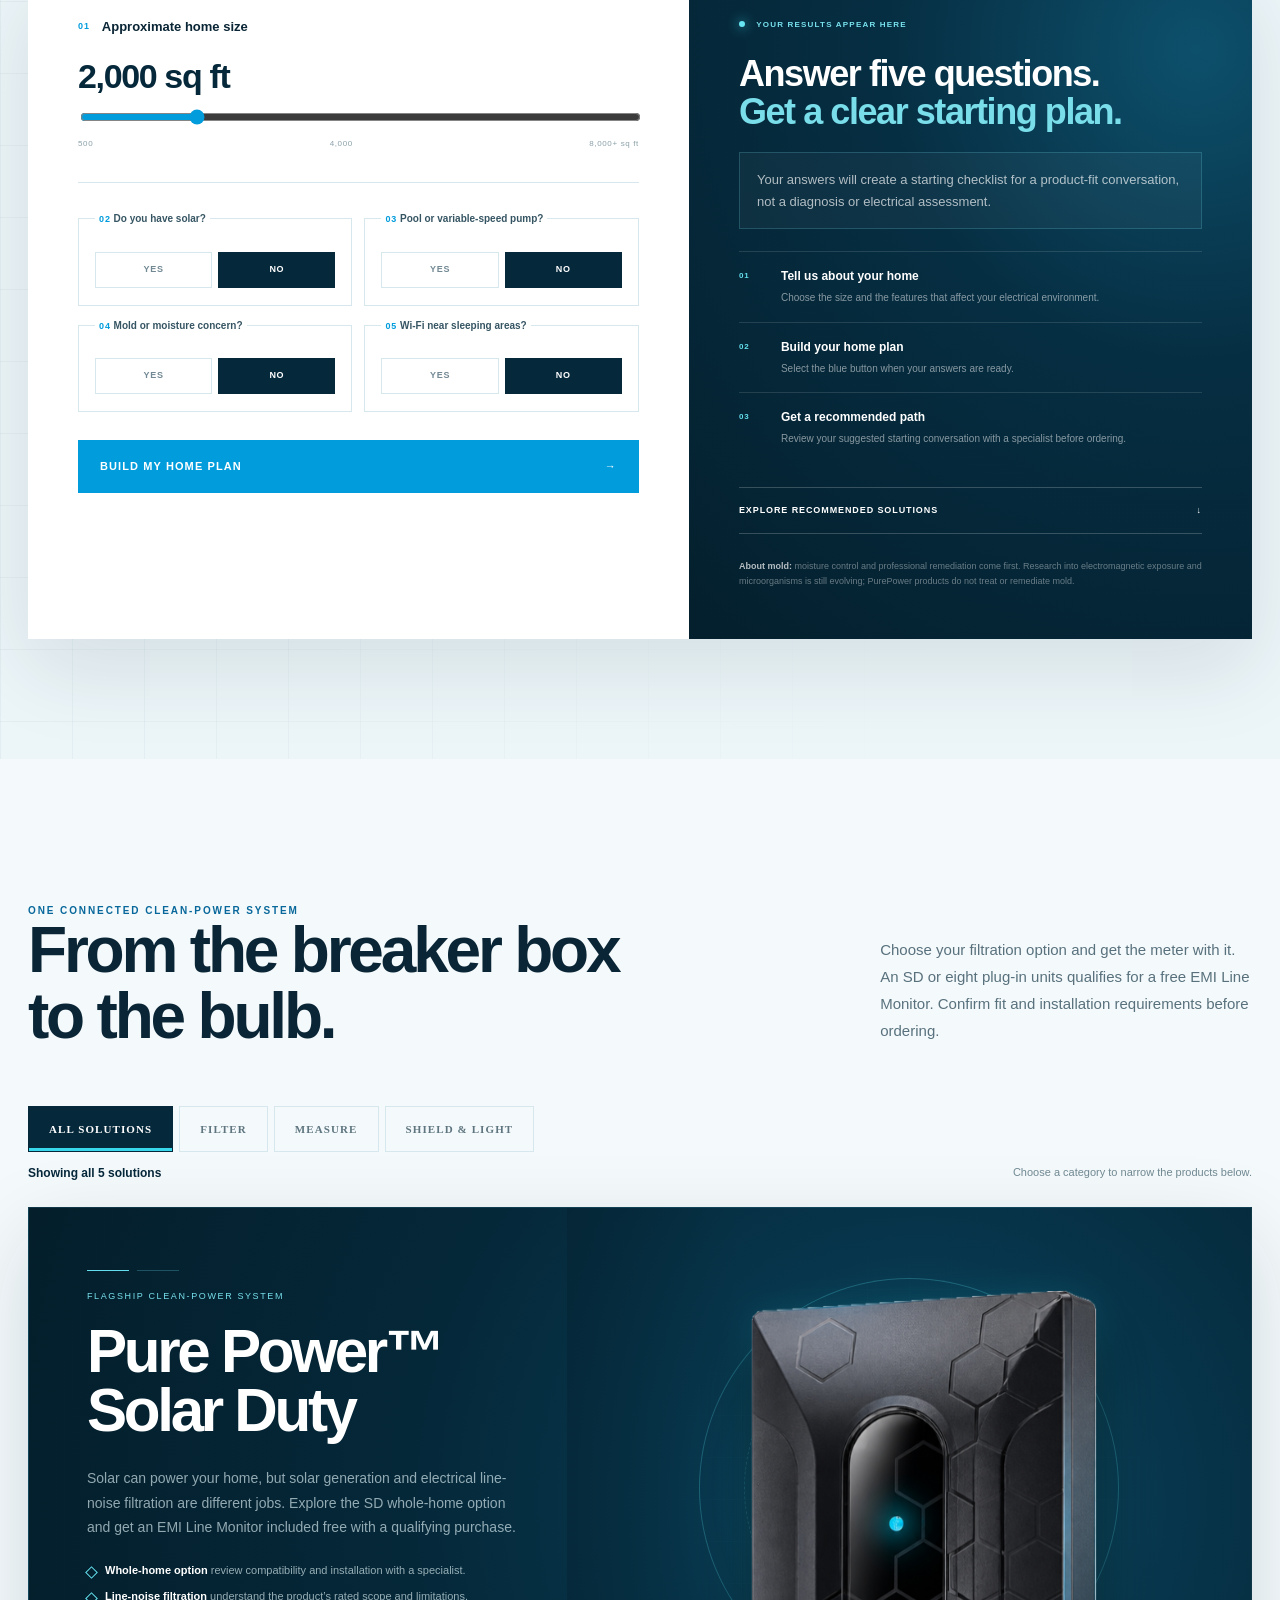
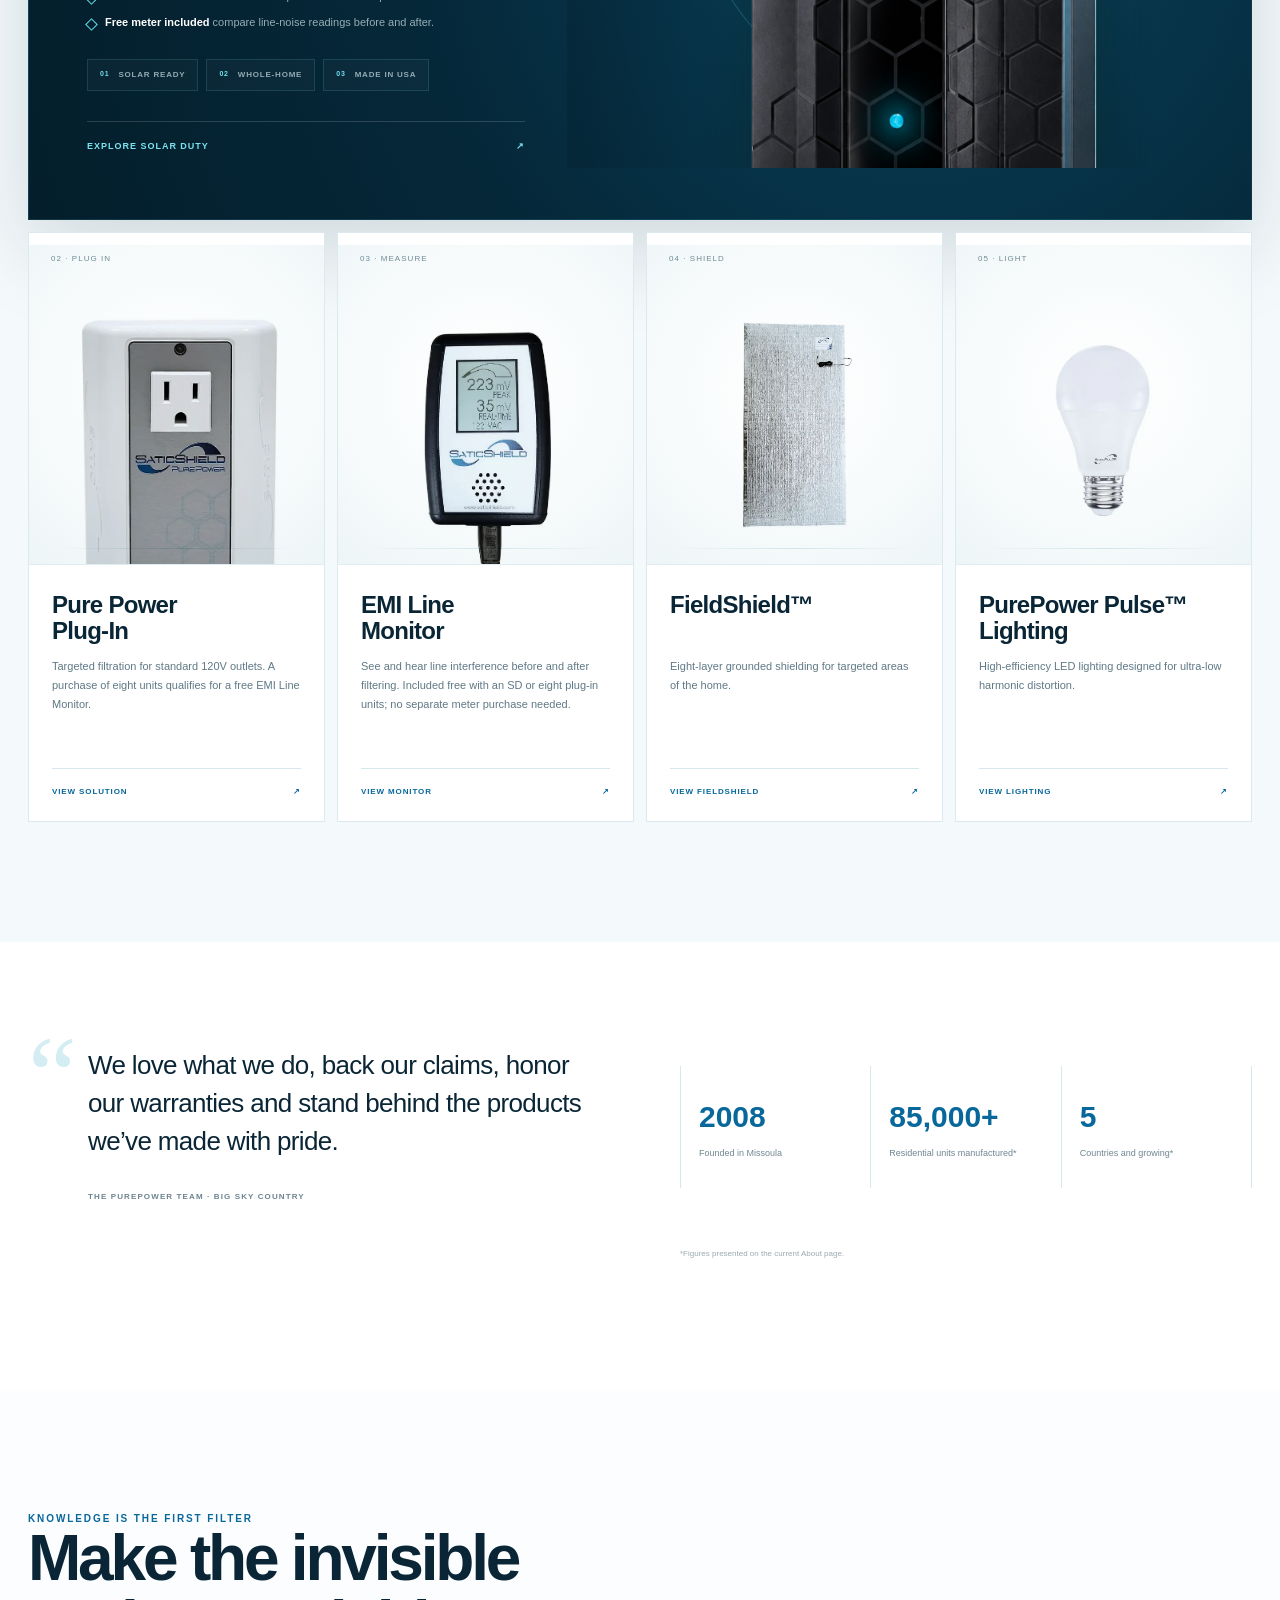
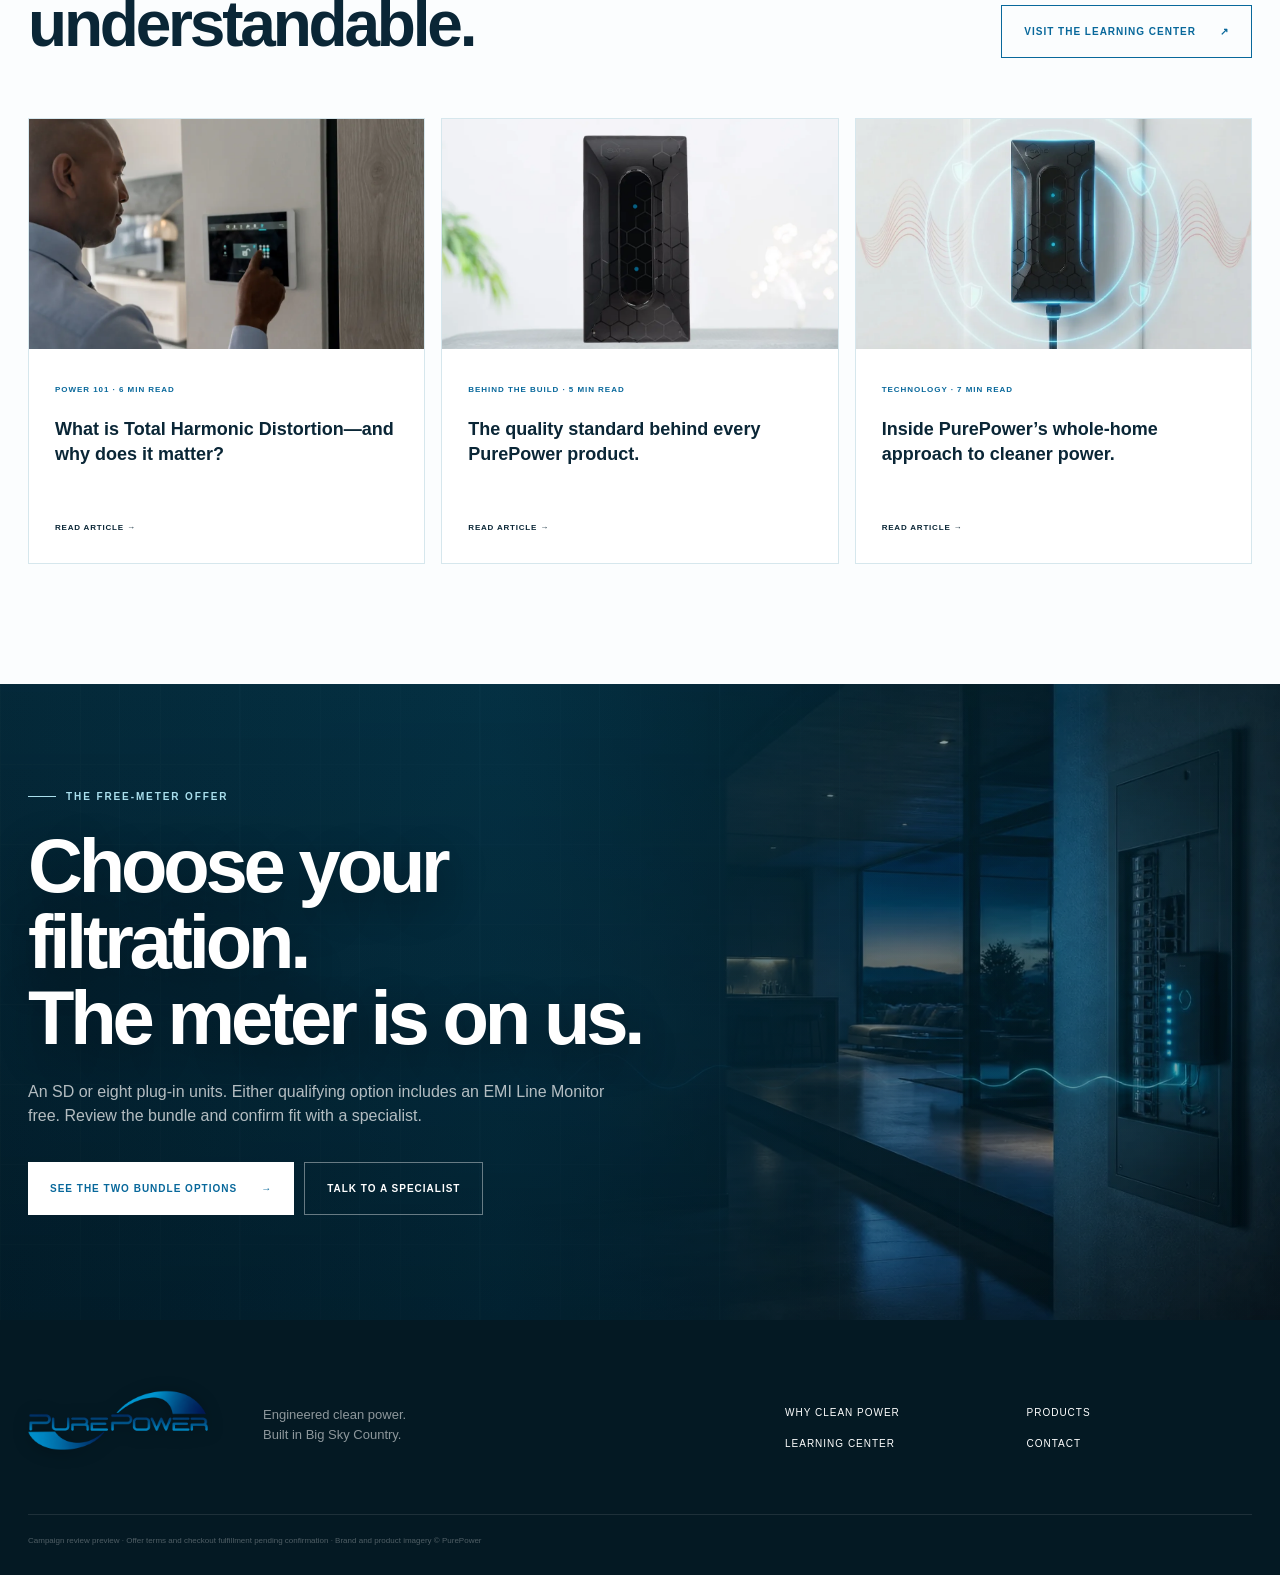
==== commit da91919f: "Remove landing-page preview banner and give PurePower logo a clean spacious header" ====
--- a/purepower/index.html
+++ b/purepower/index.html
@@ -9,10 +9,10 @@
   <link rel="stylesheet" href="mobile.css" />
   <link rel="stylesheet" href="premium.css?v=line-align-1" />
   <meta name="robots" content="noindex,nofollow" />
-  <link rel="stylesheet" href="offer.css?v=free-meter-5" />
+  <link rel="stylesheet" href="offer.css?v=header-spacing-7" />
 </head>
 <body>
-  <div class="noise"></div><div class="campaign-review">CAMPAIGN PREVIEW · Free-meter bundle terms pending final confirmation</div>
+  <div class="noise"></div>
   <header class="site-header" id="top">
     <a class="brand" href="#top" aria-label="PurePower home"><img src="assets/purepower-logo.webp" alt="PurePower" width="1000" height="334" /></a>
     <nav class="desktop-nav" aria-label="Main navigation">
--- a/purepower/offer.css
+++ b/purepower/offer.css
@@ -1 +1,10 @@
-.campaign-review{padding:9px 16px;text-align:center;background:#e9f6f8;color:#174253;font:600 11px/1.5 Arial;letter-spacing:.35px}.bundle-offer{padding:88px max(6vw,24px);background:#f3f8f9;scroll-margin-top:110px}.offer-heading{max-width:760px;margin-bottom:40px}.offer-heading h2{font-size:clamp(38px,5vw,64px);line-height:1.08;letter-spacing:-2px;margin:16px 0 22px;color:#102d3d}.offer-heading h2 span{color:#007b9c}.offer-heading p{max-width:580px;font-size:18px;line-height:1.65;color:#506573}.offer-grid{display:grid;grid-template-columns:1fr 1fr;gap:24px}.offer-card{background:#fff;border:1px solid #dbe8ec;border-radius:16px;padding:32px;display:flex;flex-direction:column;align-items:flex-start}.offer-tag{font:700 11px Arial;letter-spacing:1.5px;color:#007b9c}.offer-card img{height:180px;width:100%;object-fit:contain;margin:28px 0}.offer-card h3{font-size:29px;line-height:1.2;color:#102d3d;margin:0 0 16px}.offer-card p{font-size:16px;line-height:1.7;color:#506573;margin:0 0 24px}.offer-card .button{margin-top:auto;font-size:14px}.included-meter{display:flex;align-items:center;gap:32px;background:#e3f0f3;border-radius:12px;padding:28px 32px;margin-top:24px;color:#123244}.included-meter img{width:68px;height:140px;object-fit:contain}.included-meter b{font-size:13px;letter-spacing:1px}.included-meter p{font-size:15px;line-height:1.65;margin:10px 0 0;max-width:840px}.offer-review-note{font-size:12px;line-height:1.65;color:#617584;max-width:980px;margin:20px 0 0}.hero-headline{font-size:clamp(46px,5.2vw,82px)!important}.hero-headline>span,.hero-headline em span{white-space:normal!important}.hero-lede{max-width:600px!important}@media(max-width:760px){.bundle-offer{padding:56px 22px}.offer-grid{grid-template-columns:1fr}.offer-card{padding:26px}.included-meter{padding:22px;gap:20px}.included-meter img{width:48px;height:110px}.offer-card .button{width:100%;justify-content:center}.hero-headline{font-size:48px!important}}+.bundle-offer{padding:88px max(6vw,24px);background:#f3f8f9;scroll-margin-top:110px}.offer-heading{max-width:760px;margin-bottom:40px}.offer-heading h2{font-size:clamp(38px,5vw,64px);line-height:1.08;letter-spacing:-2px;margin:16px 0 22px;color:#102d3d}.offer-heading h2 span{color:#007b9c}.offer-heading p{max-width:580px;font-size:18px;line-height:1.65;color:#506573}.offer-grid{display:grid;grid-template-columns:1fr 1fr;gap:24px}.offer-card{background:#fff;border:1px solid #dbe8ec;border-radius:16px;padding:32px;display:flex;flex-direction:column;align-items:flex-start}.offer-tag{font:700 11px Arial;letter-spacing:1.5px;color:#007b9c}.offer-card img{height:180px;width:100%;object-fit:contain;margin:28px 0}.offer-card h3{font-size:29px;line-height:1.2;color:#102d3d;margin:0 0 16px}.offer-card p{font-size:16px;line-height:1.7;color:#506573;margin:0 0 24px}.offer-card .button{margin-top:auto;font-size:14px}.included-meter{display:flex;align-items:center;gap:32px;background:#e3f0f3;border-radius:12px;padding:28px 32px;margin-top:24px;color:#123244}.included-meter img{width:68px;height:140px;object-fit:contain}.included-meter b{font-size:13px;letter-spacing:1px}.included-meter p{font-size:15px;line-height:1.65;margin:10px 0 0;max-width:840px}.offer-review-note{font-size:12px;line-height:1.65;color:#617584;max-width:980px;margin:20px 0 0}.hero-headline{font-size:clamp(46px,5.2vw,82px)!important}.hero-headline>span,.hero-headline em span{white-space:normal!important}.hero-lede{max-width:600px!important}@media(max-width:760px){.bundle-offer{padding:56px 22px}.offer-grid{grid-template-columns:1fr}.offer-card{padding:26px}.included-meter{padding:22px;gap:20px}.included-meter img{width:48px;height:110px}.offer-card .button{width:100%;justify-content:center}.hero-headline{font-size:48px!important}}
+/* Clean navigation header: native-color logo with deliberate breathing room. */
+.site-header,.site-header.is-scrolled{top:0;height:100px;padding-block:18px;gap:28px;background:#fff;color:#102d3d;border-bottom:1px solid #e1ebef;box-shadow:none}
+.site-header .brand{display:flex;align-items:center;justify-content:flex-start;width:184px!important;flex:0 0 184px!important;height:64px!important;padding:0!important;overflow:visible}
+.site-header .brand img{display:block;width:184px!important;height:auto!important;max-height:64px;object-fit:contain;object-position:left center;filter:none!important}
+.site-header .desktop-nav{gap:24px}.site-header .desktop-nav a{opacity:1;color:#294958}
+.site-header .desktop-nav a:hover{color:#007b9c}.site-header .nav-cta{color:#007b9c;border-color:#007b9c;white-space:nowrap}
+.site-header .menu-button{color:#102d3d;border-color:#b8cdd6}.mobile-menu{top:100px!important}
+@media(max-width:1100px) and (min-width:981px){.site-header{gap:20px}.site-header .desktop-nav{gap:16px;font-size:11px}.site-header .nav-cta{padding-inline:12px;font-size:10px}}
+@media(max-width:650px){.site-header,.site-header.is-scrolled{height:84px;padding:16px 22px}.site-header .brand{width:156px!important;flex-basis:156px!important;height:52px!important}.site-header .brand img{width:156px!important;max-height:52px}.mobile-menu{top:84px!important}}
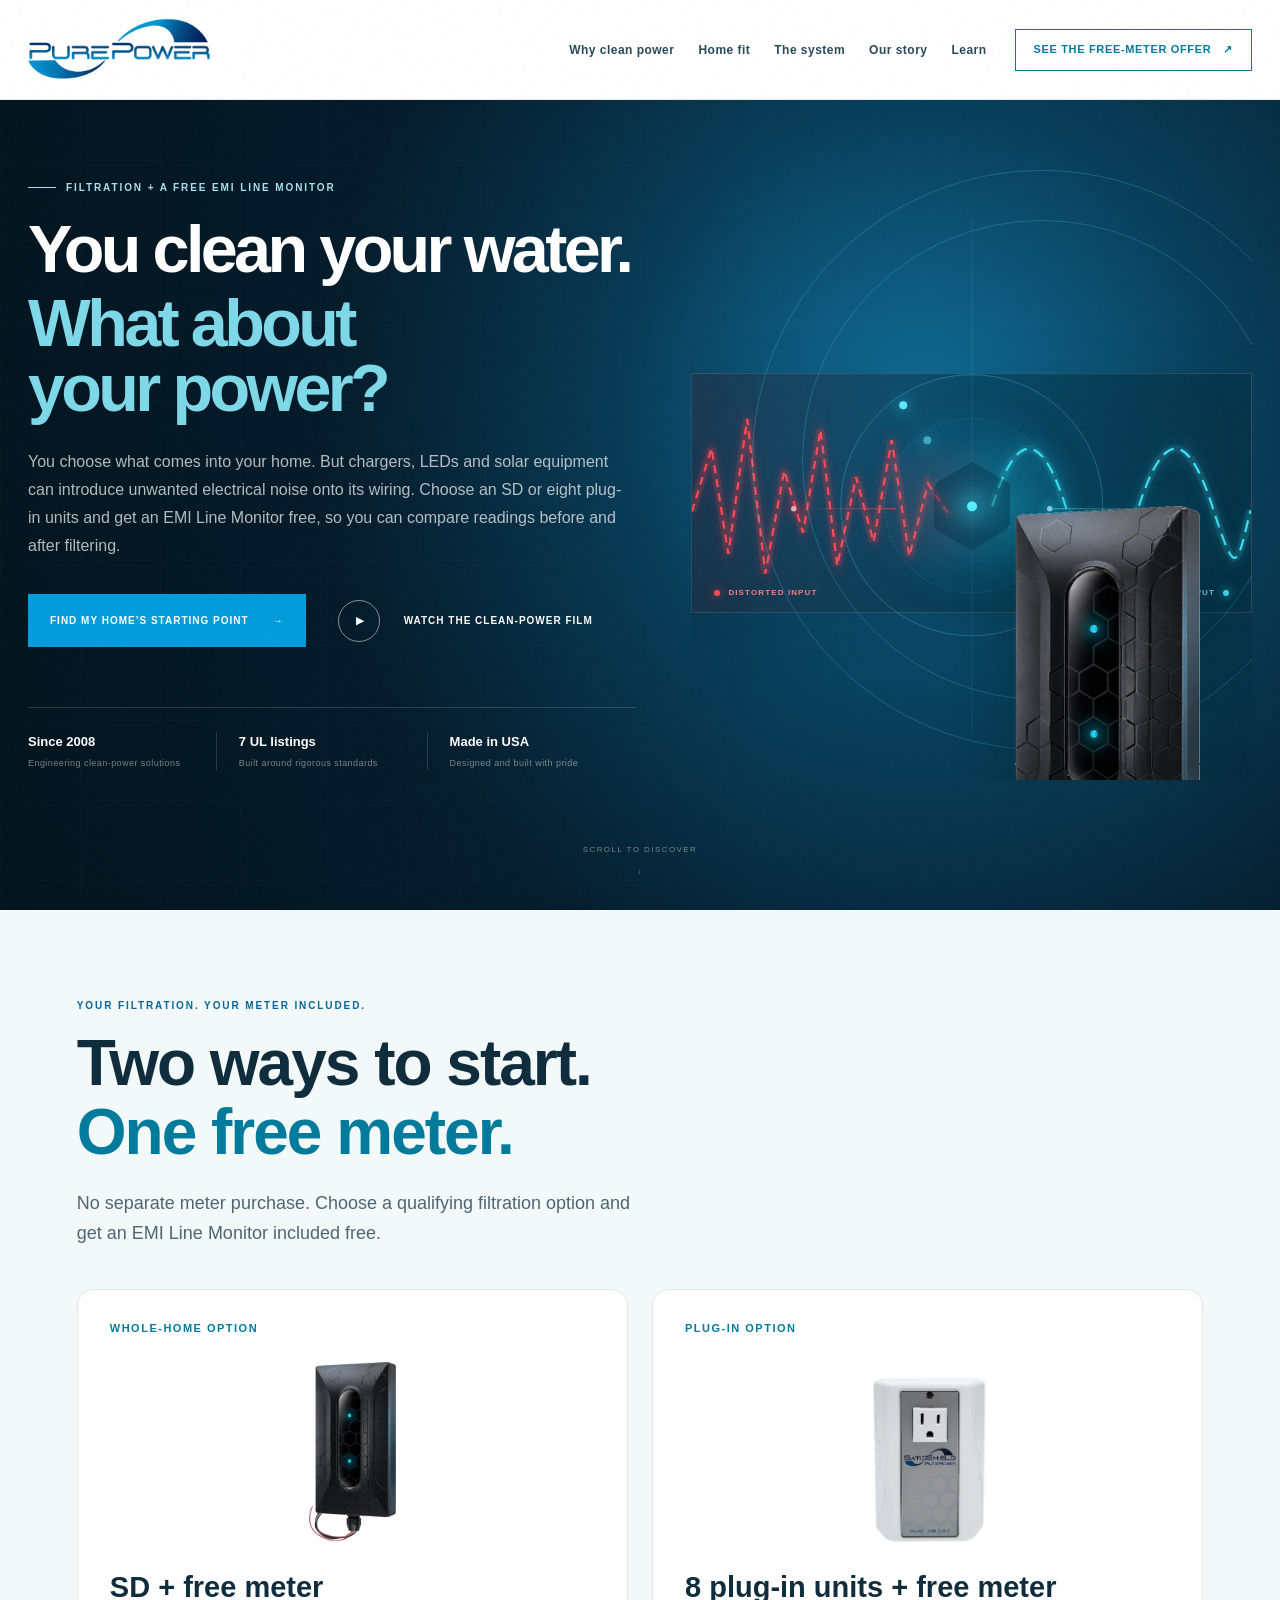
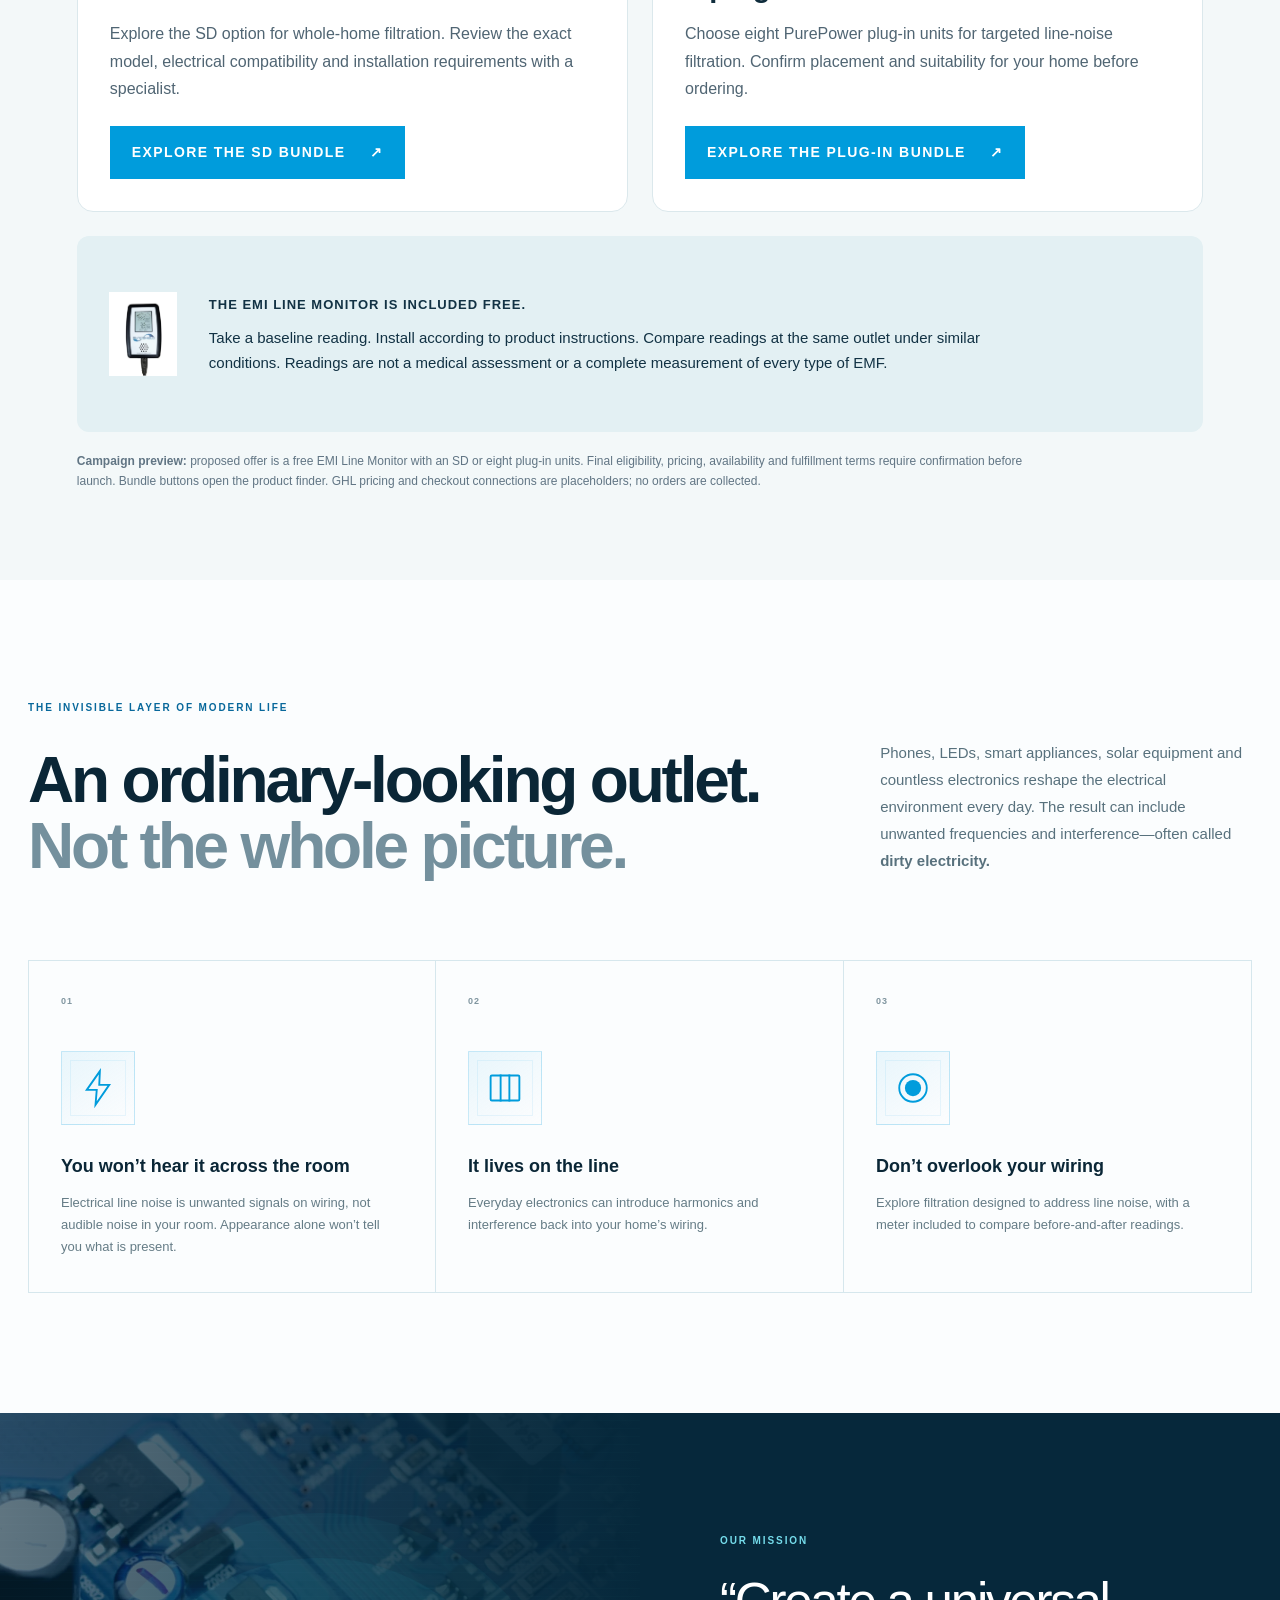
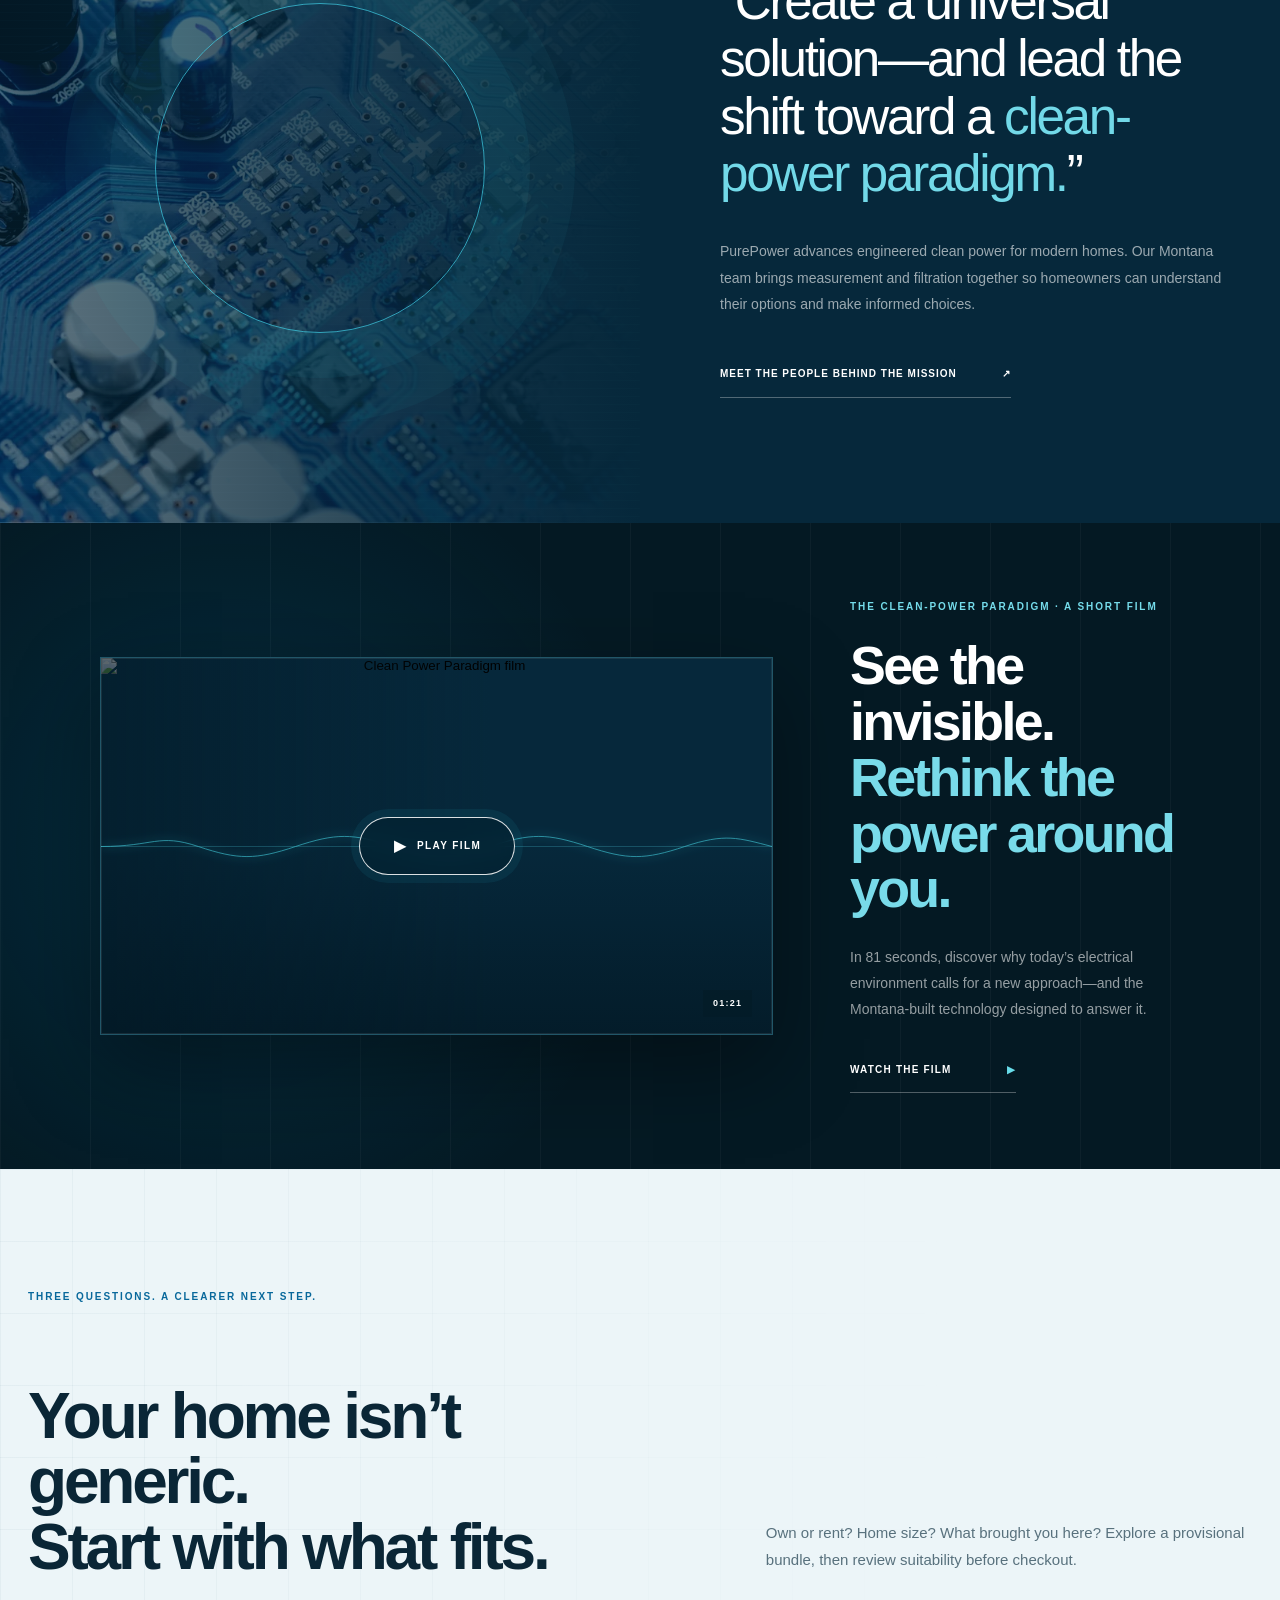
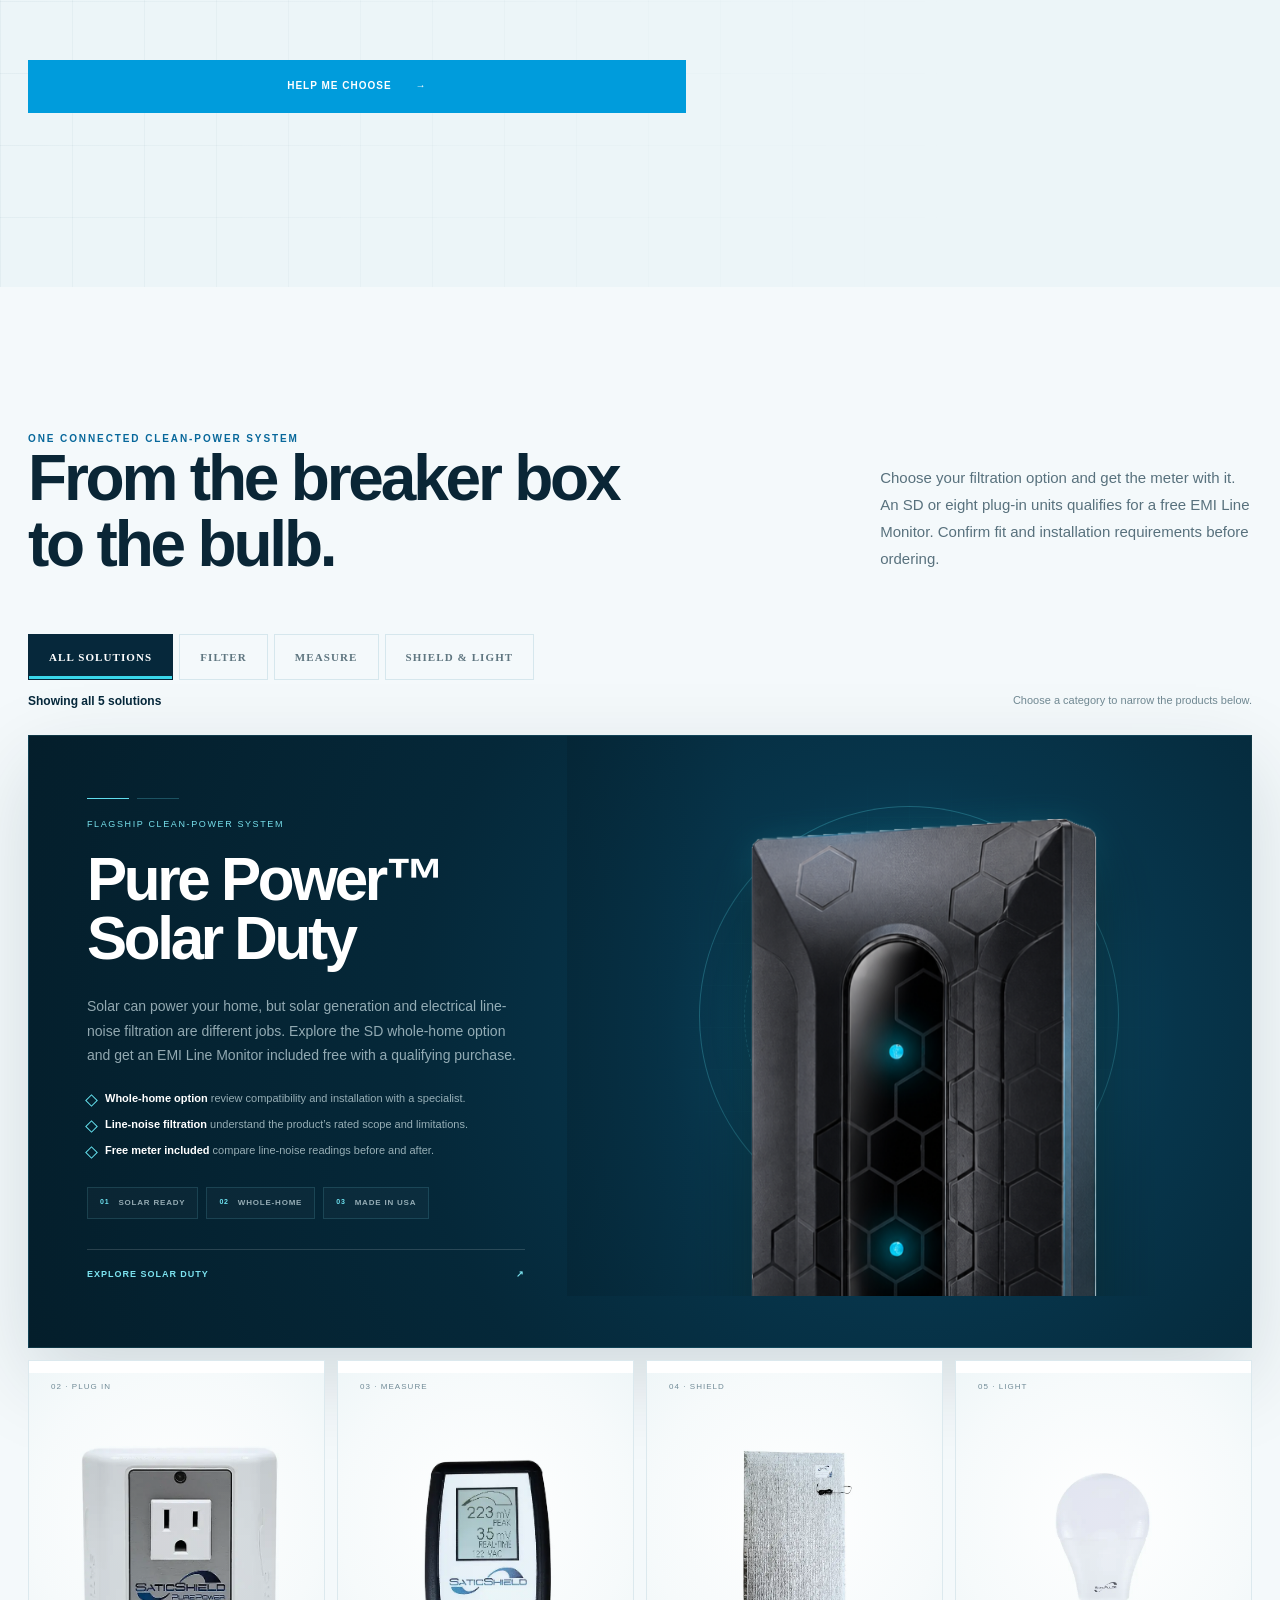
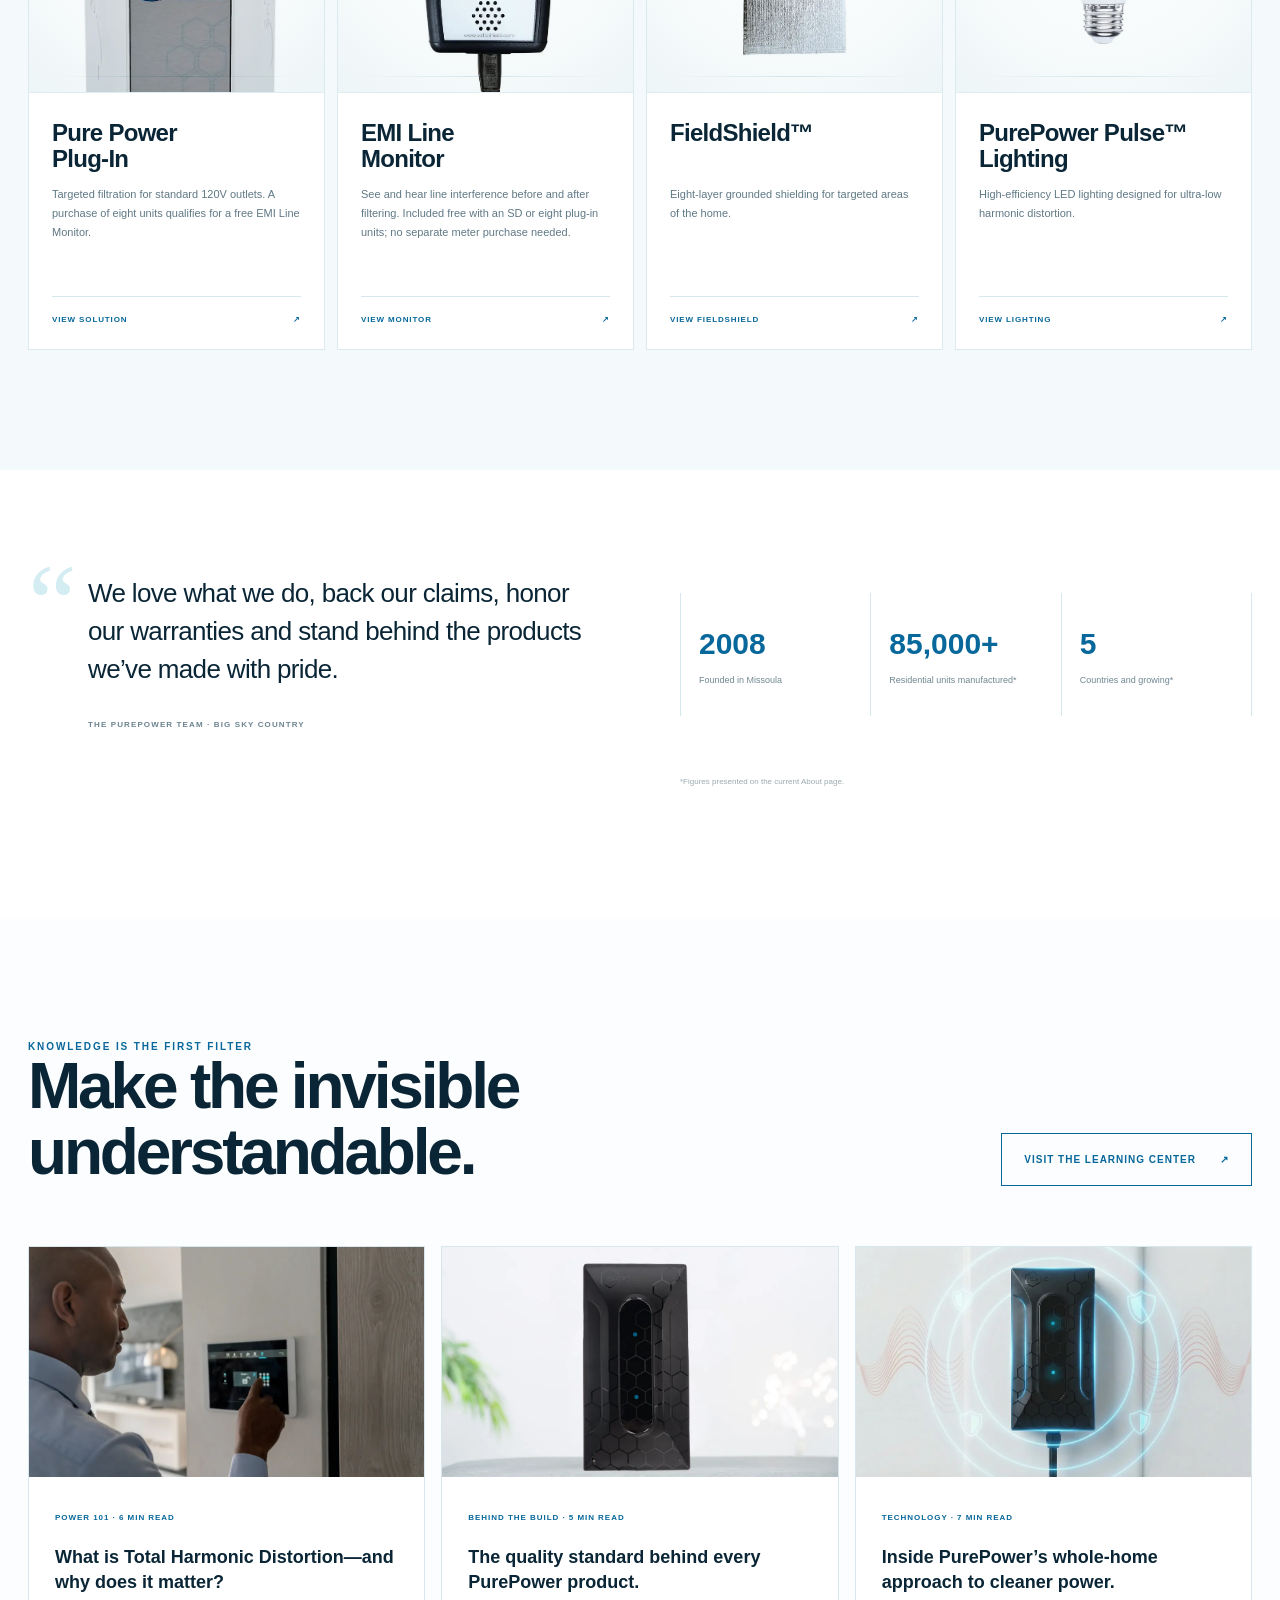
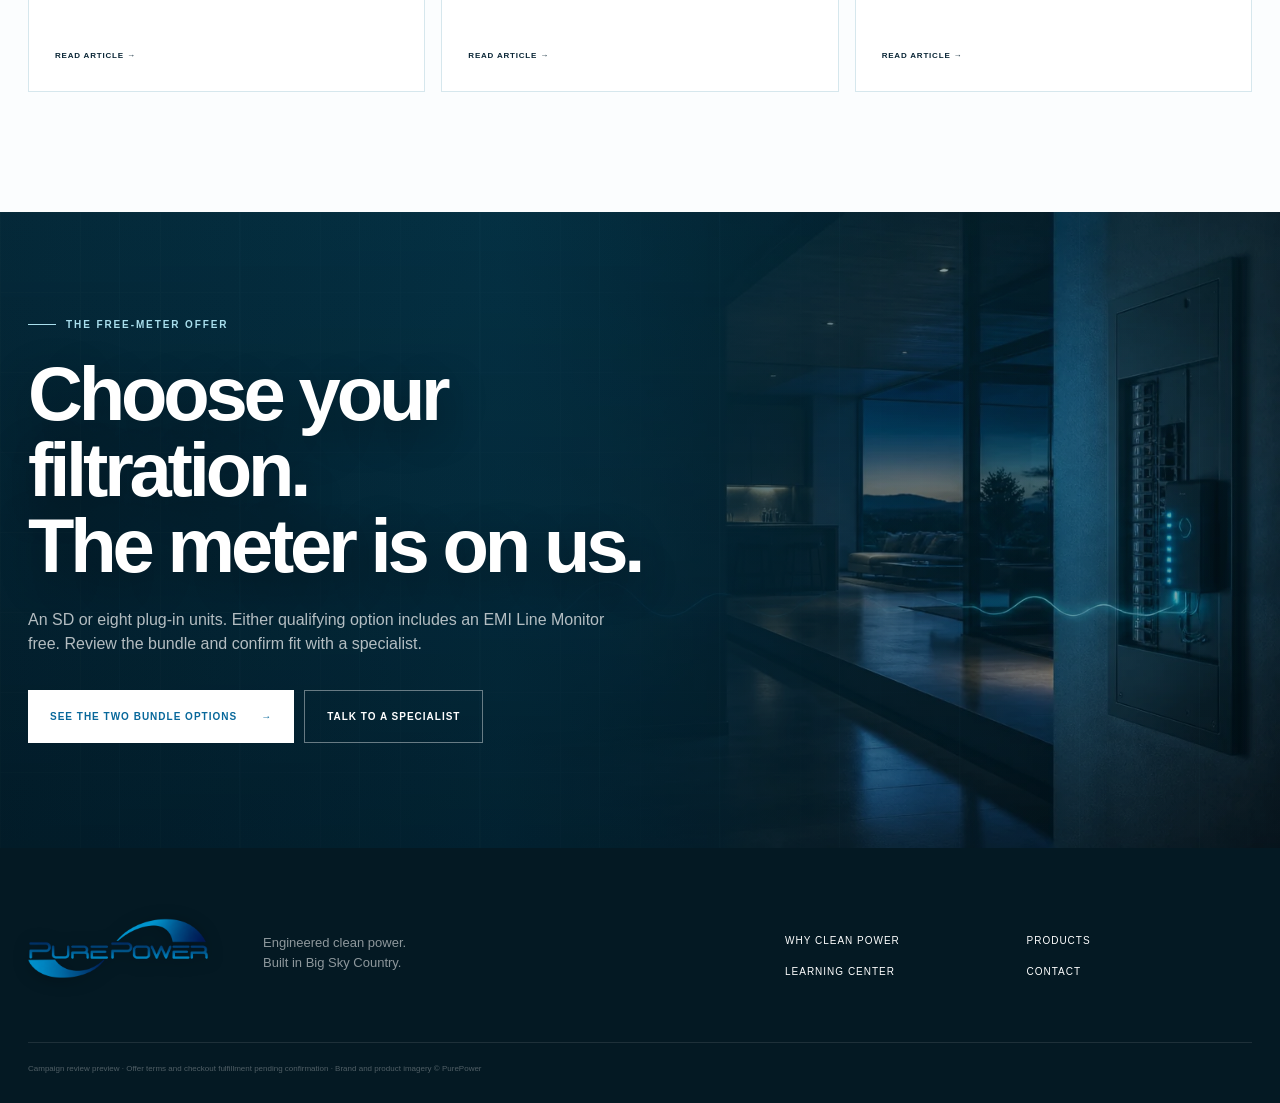
==== commit ac9a1982: "Add interactive PurePower home finder with GHL checkout placeholders" ====
--- a/purepower/index.html
+++ b/purepower/index.html
@@ -16,12 +16,12 @@
   <header class="site-header" id="top">
     <a class="brand" href="#top" aria-label="PurePower home"><img src="assets/purepower-logo.webp" alt="PurePower" width="1000" height="334" /></a>
     <nav class="desktop-nav" aria-label="Main navigation">
-      <a href="#why">Why clean power</a><a href="#home-fit">Home fit</a><a href="#system">The system</a><a href="#story">Our story</a><a href="#learn">Learn</a>
+      <a href="#why">Why clean power</a><a href="find-your-fit/">Home fit</a><a href="#system">The system</a><a href="#story">Our story</a><a href="#learn">Learn</a>
     </nav>
     <a class="nav-cta" href="#offer">See the free-meter offer <span>↗</span></a>
     <button class="menu-button" aria-label="Open menu" aria-expanded="false" aria-controls="mobile-menu"><span>Menu</span><i aria-hidden="true"></i></button>
   </header>
-  <div class="mobile-menu" id="mobile-menu"><a href="#why">Why clean power</a><a href="#home-fit">Home fit</a><a href="#system">The system</a><a href="#story">Our story</a><a href="#learn">Learn</a></div>
+  <div class="mobile-menu" id="mobile-menu"><a href="#why">Why clean power</a><a href="find-your-fit/">Home fit</a><a href="#system">The system</a><a href="#story">Our story</a><a href="#learn">Learn</a></div>
 
   <main>
     <section class="hero">
@@ -31,7 +31,7 @@
         <h1 class="hero-headline"><span>You clean your water.</span><em><span>What about</span><span>your power?</span></em></h1>
         <p class="hero-lede">You choose what comes into your home. But chargers, LEDs and solar equipment can introduce unwanted electrical noise onto its wiring. Choose an SD or eight plug-in units and get an EMI Line Monitor free, so you can compare readings before and after filtering.</p>
         <div class="hero-actions">
-          <a class="button primary" href="#offer">Choose filtration + a free meter <span>→</span></a>
+          <a class="button primary" href="find-your-fit/">Find my home’s starting point <span>→</span></a>
           <button class="button video-btn" data-video><span class="play">▶</span> Watch the clean-power film</button>
         </div>
         <div class="trust-row">
@@ -56,7 +56,7 @@
       <a class="scroll-cue" href="#why"><span>Scroll to discover</span><i>↓</i></a>
     </section>
 
-<section class="bundle-offer" id="offer" aria-labelledby="offer-title"><div class="offer-heading"><div class="section-kicker">YOUR FILTRATION. YOUR METER INCLUDED.</div><h2 id="offer-title">Two ways to start.<br><span>One free meter.</span></h2><p>No separate meter purchase. Choose a qualifying filtration option and get an EMI Line Monitor included free.</p></div><div class="offer-grid"><article class="offer-card"><div class="offer-tag">WHOLE-HOME OPTION</div><img src="assets/power-perfect-3d-v4.webp" alt="PurePower SD whole-home unit" loading="lazy"><h3>SD + free meter</h3><p>Explore the SD option for whole-home filtration. Review the exact model, electrical compatibility and installation requirements with a specialist.</p><a class="button primary" href="https://www.saticshield.com/contact" target="_blank" rel="noopener">Ask about the SD bundle <span>↗</span></a></article><article class="offer-card"><div class="offer-tag">PLUG-IN OPTION</div><img src="assets/pure-power-product.webp" alt="PurePower plug-in filtration unit" loading="lazy"><h3>8 plug-in units + free meter</h3><p>Choose eight PurePower plug-in units for targeted line-noise filtration. Confirm placement and suitability for your home before ordering.</p><a class="button primary" href="https://www.saticshield.com/contact" target="_blank" rel="noopener">Ask about the plug-in bundle <span>↗</span></a></article></div><div class="included-meter"><img src="assets/monitor-product.webp" alt="Included EMI Line Monitor" loading="lazy"><div><b>THE EMI LINE MONITOR IS INCLUDED FREE.</b><p>Take a baseline reading. Install according to product instructions. Compare readings at the same outlet under similar conditions. Readings are not a medical assessment or a complete measurement of every type of EMF.</p></div></div><p class="offer-review-note"><strong>Campaign preview:</strong> proposed offer is a free EMI Line Monitor with an SD or eight plug-in units. Final eligibility, pricing, availability and fulfillment terms require confirmation before launch. Bundle buttons open a specialist inquiry, not an activated promotional checkout.</p></section>
+<section class="bundle-offer" id="offer" aria-labelledby="offer-title"><div class="offer-heading"><div class="section-kicker">YOUR FILTRATION. YOUR METER INCLUDED.</div><h2 id="offer-title">Two ways to start.<br><span>One free meter.</span></h2><p>No separate meter purchase. Choose a qualifying filtration option and get an EMI Line Monitor included free.</p></div><div class="offer-grid"><article class="offer-card"><div class="offer-tag">WHOLE-HOME OPTION</div><img src="assets/power-perfect-3d-v4.webp" alt="PurePower SD whole-home unit" loading="lazy"><h3>SD + free meter</h3><p>Explore the SD option for whole-home filtration. Review the exact model, electrical compatibility and installation requirements with a specialist.</p><a class="button primary" href="find-your-fit/">Explore the SD bundle <span>↗</span></a></article><article class="offer-card"><div class="offer-tag">PLUG-IN OPTION</div><img src="assets/pure-power-product.webp" alt="PurePower plug-in filtration unit" loading="lazy"><h3>8 plug-in units + free meter</h3><p>Choose eight PurePower plug-in units for targeted line-noise filtration. Confirm placement and suitability for your home before ordering.</p><a class="button primary" href="find-your-fit/">Explore the plug-in bundle <span>↗</span></a></article></div><div class="included-meter"><img src="assets/monitor-product.webp" alt="Included EMI Line Monitor" loading="lazy"><div><b>THE EMI LINE MONITOR IS INCLUDED FREE.</b><p>Take a baseline reading. Install according to product instructions. Compare readings at the same outlet under similar conditions. Readings are not a medical assessment or a complete measurement of every type of EMF.</p></div></div><p class="offer-review-note"><strong>Campaign preview:</strong> proposed offer is a free EMI Line Monitor with an SD or eight plug-in units. Final eligibility, pricing, availability and fulfillment terms require confirmation before launch. Bundle buttons open the product finder. GHL pricing and checkout connections are placeholders; no orders are collected.</p></section>
     <section class="problem" id="why">
       <div class="section-kicker reveal">THE INVISIBLE LAYER OF MODERN LIFE</div>
       <div class="problem-head reveal">
@@ -98,42 +98,7 @@
       </div>
     </section>
 
-    <section class="home-fit" id="home-fit" aria-labelledby="home-fit-title">
-      <div class="home-fit-intro reveal">
-        <div class="section-kicker">YOUR HOME · YOUR STARTING POINT</div>
-        <h2 id="home-fit-title">What does your<br>home need?</h2>
-        <p>Answer five quick questions to help prepare a conversation about product fit. The free-meter offer applies to an SD or eight plug-in units; this guide does not establish safety or guarantee a product recommendation.</p>
-      </div>
-      <div class="home-fit-shell reveal">
-        <form class="home-fit-form" id="home-fit-form">
-          <div class="size-question">
-            <label for="home-size"><span>01</span> Approximate home size</label>
-            <output for="home-size" id="home-size-output">2,000 sq ft</output>
-            <input id="home-size" name="size" type="range" min="500" max="8000" step="250" value="2000" />
-            <div class="range-labels"><span>500</span><span>4,000</span><span>8,000+ sq ft</span></div>
-          </div>
-          <div class="home-questions">
-            <fieldset><legend><span>02</span> Do you have solar?</legend><div class="choice-pair"><label><input type="radio" name="solar" value="yes"><b>Yes</b></label><label><input type="radio" name="solar" value="no" checked><b>No</b></label></div></fieldset>
-            <fieldset><legend><span>03</span> Pool or variable-speed pump?</legend><div class="choice-pair"><label><input type="radio" name="pool" value="yes"><b>Yes</b></label><label><input type="radio" name="pool" value="no" checked><b>No</b></label></div></fieldset>
-            <fieldset><legend><span>04</span> Mold or moisture concern?</legend><div class="choice-pair"><label><input type="radio" name="mold" value="yes"><b>Yes</b></label><label><input type="radio" name="mold" value="no" checked><b>No</b></label></div></fieldset>
-            <fieldset><legend><span>05</span> Wi-Fi near sleeping areas?</legend><div class="choice-pair"><label><input type="radio" name="wifi" value="yes"><b>Yes</b></label><label><input type="radio" name="wifi" value="no" checked><b>No</b></label></div></fieldset>
-          </div>
-          <button class="button assessment-button" type="submit">Build my home plan <span>→</span></button>
-        </form>
-        <aside class="home-plan" id="home-plan" aria-live="polite">
-          <div class="plan-status" id="plan-status"><i></i> YOUR RESULTS APPEAR HERE</div>
-          <h3 id="plan-title">Answer five questions.<br><span>Get a clear starting plan.</span></h3>
-          <div class="plan-summary" id="plan-summary">Your answers will create a starting checklist for a product-fit conversation, not a diagnosis or electrical assessment.</div>
-          <div class="plan-items" id="plan-items">
-            <article><b>01</b><div><strong>Tell us about your home</strong><p>Choose the size and the features that affect your electrical environment.</p></div></article>
-            <article><b>02</b><div><strong>Build your home plan</strong><p>Select the blue button when your answers are ready.</p></div></article>
-            <article><b>03</b><div><strong>Get a recommended path</strong><p>Review your suggested starting conversation with a specialist before ordering.</p></div></article>
-          </div>
-          <a class="plan-cta" href="#system">Explore recommended solutions <span>↓</span></a>
-          <p class="evidence-note"><b>About mold:</b> moisture control and professional remediation come first. Research into electromagnetic exposure and microorganisms is still evolving; PurePower products do not treat or remediate mold.</p>
-        </aside>
-      </div>
-    </section>
+    <section class="home-fit" id="home-fit" aria-labelledby="home-fit-title"><div class="home-fit-intro"><div class="section-kicker">THREE QUESTIONS. A CLEARER NEXT STEP.</div><h2 id="home-fit-title">Your home isn’t generic.<br>Start with what fits.</h2><p>Own or rent? Home size? What brought you here? Explore a provisional bundle, then review suitability before checkout.</p><a class="button primary" href="find-your-fit/">Help me choose <span>→</span></a></div></section>
 
     <section class="system" id="system">
       <div class="system-intro reveal">
